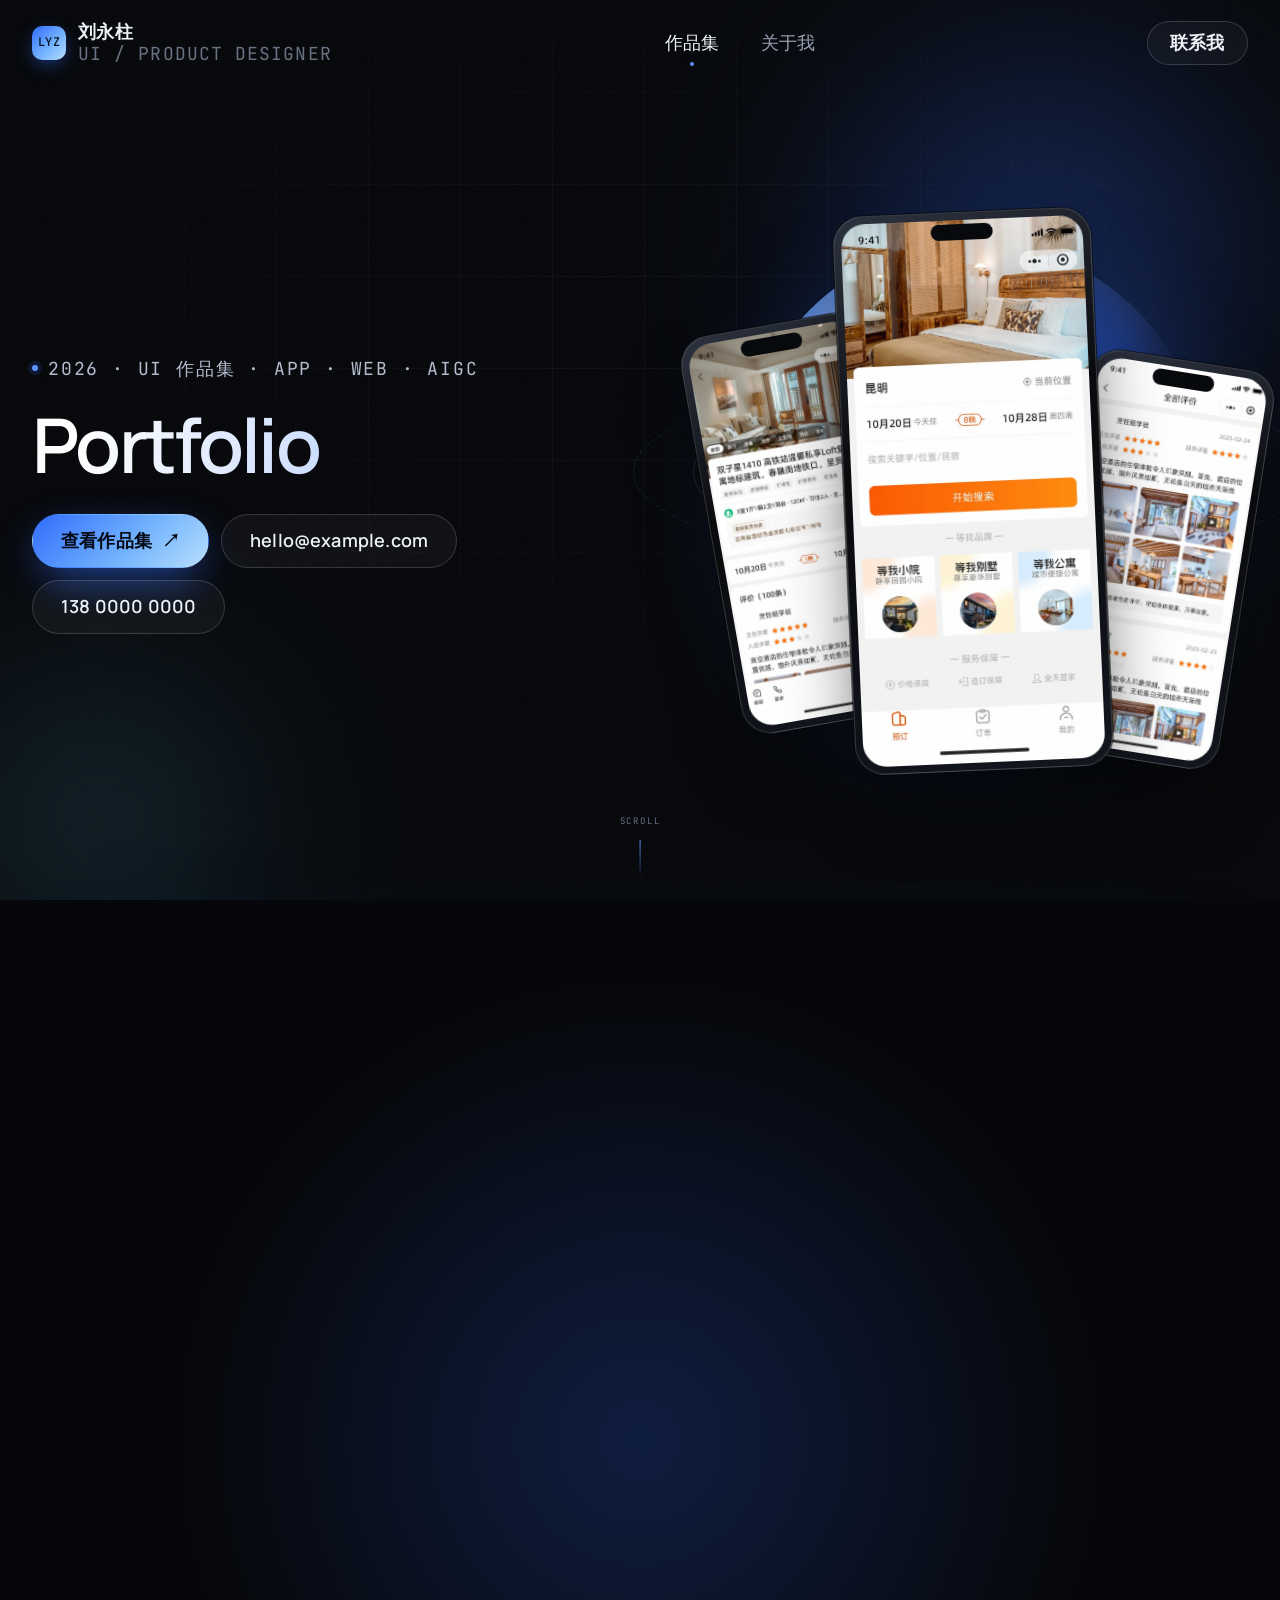
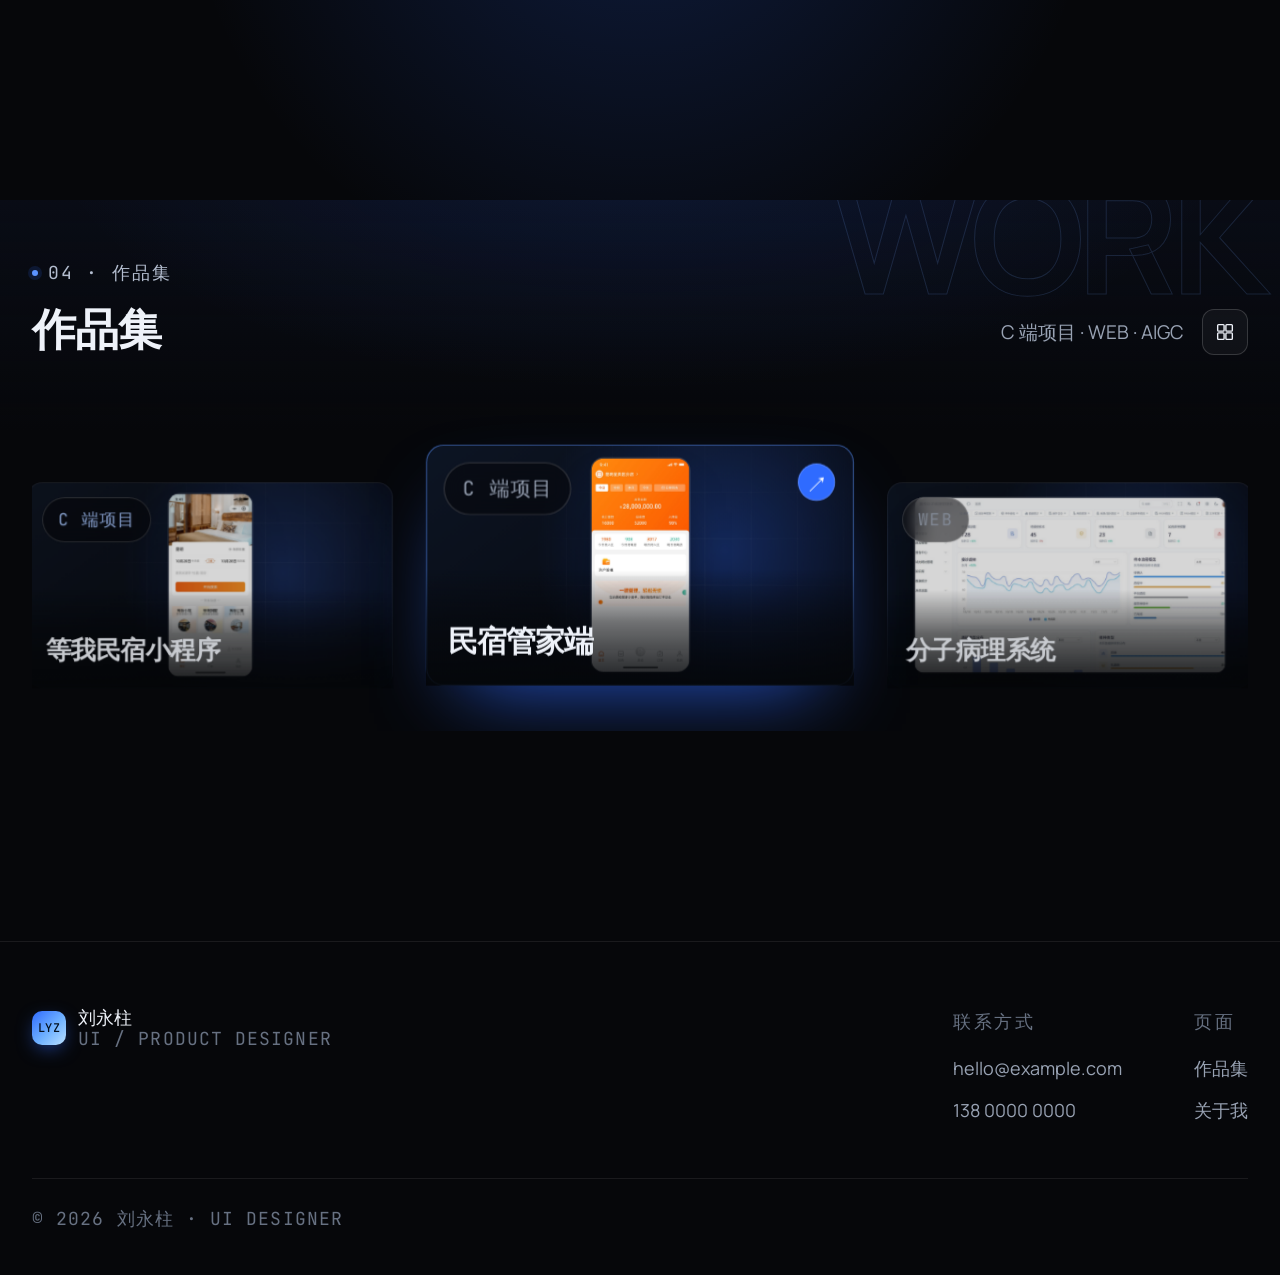
==== index.html @ eb7f67dc "Unify work covers with single centered screenshot and title-only overlay" ====
<!DOCTYPE html>
<html lang="zh-CN">
<head>
<meta charset="UTF-8">
<meta name="viewport" content="width=device-width, initial-scale=1">
<title>Portfolio · 刘永柱 UI 作品集 2026</title>
<meta name="description" content="2026 UI 作品集：C 端项目、WEB 与 AIGC 作品。">
<meta name="theme-color" content="#06070a">
<link rel="icon" href="assets/img/favicon.svg" type="image/svg+xml">
<link rel="stylesheet" href="assets/css/main.css">
<script>try{if(sessionStorage.getItem('pv-nav')==='1'){document.documentElement.classList.add('from-nav');sessionStorage.removeItem('pv-nav');}}catch(e){}</script>
</head>
<body>

<a class="skip" href="#main">跳到主要内容</a>

<div class="veil" id="veil" aria-hidden="true">
  <div class="veil__mark">
    <span>Portfolio 2026</span>
    <div class="veil__bar"></div>
  </div>
</div>

<header class="nav" id="nav">
  <div class="nav__inner">
    <a class="brand" href="index.html" aria-label="刘永柱作品集首页">
      <span class="brand__mark">LYZ</span>
      <span class="brand__meta">
        <span>刘永柱</span>
        <span>UI / Product Designer</span>
      </span>
    </a>
    <nav aria-label="主导航">
      <ul class="nav__links">
        <li><a href="index.html#work" class="is-active" aria-current="page">作品集</a></li>
        <li><a href="about.html">关于我</a></li>
      </ul>
    </nav>
    <div class="nav__right">
      <a class="btn btn--ghost nav__cta" href="mailto:hello@example.com">联系我</a>
      <button class="nav__toggle" id="navToggle" type="button" aria-expanded="false" aria-controls="drawer" aria-label="打开菜单">
        <span></span><span></span><span></span>
      </button>
    </div>
  </div>
</header>

<div class="drawer" id="drawer" aria-hidden="true">
  <ul>
    <li><a href="index.html#work"><span>作品集</span><span class="idx">01</span></a></li>
    <li><a href="about.html"><span>关于我</span><span class="idx">02</span></a></li>
  </ul>
  <div class="drawer__foot">
    <span>刘永柱 · UI 设计</span>
    <a href="mailto:hello@example.com">hello@example.com</a>
  </div>
</div>

<main id="main">

  <!-- BANNER -->
  <section class="hero">
    <div class="hero__bg" aria-hidden="true">
      <span class="hero__grid"></span>
      <span class="hero__glow hero__glow--a"></span>
      <span class="hero__glow hero__glow--b"></span>
    </div>

    <div class="container container--wide hero__inner">
      <div class="hero__copy">
        <p class="eyebrow"><span class="dot"></span>2026 · UI 作品集 · APP · WEB · AIGC</p>
        <h1 class="hero__title">
          <span class="line"><span>Portfolio</span></span>
        </h1>
        <div class="hero__actions">
          <a class="btn btn--primary" href="#work">查看作品集 <span class="btn__arrow">↗</span></a>
          <a class="btn btn--ghost" href="mailto:hello@example.com">hello@example.com</a>
          <a class="btn btn--ghost" href="tel:13800000000">138 0000 0000</a>
        </div>
      </div>

      <div class="hero__stage stage" id="heroStage" aria-label="等我民宿小程序界面预览">
        <span class="stage__orb" aria-hidden="true"></span>
        <span class="stage__haze" aria-hidden="true"></span>

        <div class="phone phone--left">
          <img src="assets/img/app/room-detail.jpg" alt="等我民宿小程序房型详情页，展示房源图片、设施与预订信息" width="1500" height="3248">
        </div>
        <div class="phone phone--main">
          <img src="assets/img/app/home.jpg" alt="等我民宿小程序首页，展示民宿大图、目的地日期搜索与品牌分类" width="1500" height="3248">
        </div>
        <div class="phone phone--right">
          <img src="assets/img/app/reviews-all.jpg" alt="等我民宿小程序全部评价页，展示评分与用户评价列表" width="1500" height="3248">
        </div>
      </div>
    </div>

    <div class="hero__scroll" aria-hidden="true">SCROLL</div>
  </section>

  <!-- 个人简介（含个人成果、工作履历） -->
  <section class="section section--profile" id="profile">
    <div class="container container--wide">
      <div class="profile-panel" data-reveal="scale">
        <span class="profile-panel__grid" aria-hidden="true"></span>
        <span class="profile-panel__glow" aria-hidden="true"></span>
        <span class="profile-panel__num" aria-hidden="true">01</span>

        <div class="profile__col">
          <p class="eyebrow"><span class="dot"></span>01 / 个人简介</p>
          <h2 class="profile__title">个人简介</h2>
          <p class="profile__lead">
            具备产品思维，能独立负责产品从 0 到 1 再到 2 的全流程：前期规划、竞品分析、原型交互、UI 视觉及开发对接。擅长 B 端与 C 端设计，兼顾平面视觉，能推动方案落地并保障最终呈现。
          </p>

          <p class="profile__sublabel">个人成果</p>
          <div class="profile__stats">
            <div class="profile__stat"><b>10+</b><span>主导项目</span></div>
            <div class="profile__stat"><b>9 年+</b><span>工作经验</span></div>
          </div>
        </div>

        <div class="profile__col profile__col--right">
          <p class="profile__sublabel">工作履历</p>
          <ul class="exp__list profile__timeline">
            <li class="exp__row">
              <span class="year">2025.10 — 2026.11</span>
              <div>
                <h3>昆明英派科技有限公司</h3>
                <p>UI 设计 · 产品助理</p>
              </div>
            </li>
            <li class="exp__row">
              <span class="year">2022.03 — 2025.09</span>
              <div>
                <h3>云南唯恒基业科技有限公司</h3>
                <p>UI 设计</p>
              </div>
            </li>
            <li class="exp__row">
              <span class="year">2017.03 — 2022.01</span>
              <div>
                <h3>基辰医疗科技（云南）有限公司</h3>
                <p>UI / 平面设计</p>
              </div>
            </li>
          </ul>
        </div>
      </div>
    </div>
  </section>

  <!-- 作品集 -->
  <section class="section section--work" id="work">
    <div class="container container--wide">
      <div class="section-head">
        <div>
          <p class="eyebrow" data-reveal><span class="dot"></span>04 · 作品集</p>
          <h2 class="section-title" data-reveal style="--d:.08s">作品集</h2>
        </div>
        <div class="section-head__right" data-reveal style="--d:.12s">
          <p class="section-sub">
            C 端项目 · WEB · AIGC
          </p>
          <button class="view-toggle" id="viewToggle" type="button" aria-pressed="true" aria-label="切换为平铺展示" title="切换展示方式">
            <svg class="ico ico--grid" viewBox="0 0 24 24" aria-hidden="true"><rect x="4" y="4" width="7" height="7" rx="1"/><rect x="13" y="4" width="7" height="7" rx="1"/><rect x="4" y="13" width="7" height="7" rx="1"/><rect x="13" y="13" width="7" height="7" rx="1"/></svg>
            <svg class="ico ico--arc" viewBox="0 0 24 24" aria-hidden="true"><rect x="3" y="9" width="3" height="8" rx="1"/><rect x="9" y="6" width="3" height="14" rx="1"/><rect x="15" y="4" width="3" height="17" rx="1"/><rect x="21" y="7" width="3" height="13" rx="1"/></svg>
          </button>
        </div>
      </div>

      <div class="work-grid is-arc">
        <!-- 01 等我民宿 -->
        <a class="work-card" href="work/dengwo.html" data-reveal="scale" style="--d:0s">
          <div class="cover cover--work">
            <span class="cover__art" aria-hidden="true">
              <img class="cover__shot cover__shot--phone" src="assets/img/app/home.jpg" alt=""></span><span class="work-card__arrow" aria-hidden="true">↗</span>
          </div>
          <div class="work-card__info">
            <div class="work-card__top">
              <span class="tag tag--accent">C 端项目</span>
            </div>
            <div class="work-card__body"><h3>等我民宿小程序</h3></div>
          </div>
        </a>

        <!-- 02 管家端 -->
        <a class="work-card" href="work/housekeeper.html" data-reveal="scale" style="--d:.08s">
          <div class="cover cover--work">
            <span class="cover__art" aria-hidden="true">
              <img class="cover__shot cover__shot--phone" src="assets/img/housekeeper/home.jpg" alt=""></span><span class="work-card__arrow" aria-hidden="true">↗</span>
          </div>
          <div class="work-card__info">
            <div class="work-card__top">
              <span class="tag">C 端项目</span>
            </div>
            <div class="work-card__body"><h3>民宿管家端</h3></div>
          </div>
        </a>

        <!-- 03 分子病理 -->
        <a class="work-card" href="work/pathology.html" data-reveal="scale" style="--d:.16s">
          <div class="cover cover--work">
            <span class="cover__art" aria-hidden="true">
              <img class="cover__shot cover__shot--wide" src="assets/img/pathology/home.jpg" alt=""></span><span class="work-card__arrow" aria-hidden="true">↗</span>
          </div>
          <div class="work-card__info">
            <div class="work-card__top">
              <span class="tag">WEB</span>
            </div>
            <div class="work-card__body"><h3>分子病理系统</h3></div>
          </div>
        </a>

        <!-- 04 企业官网 -->
        <a class="work-card" href="work/website.html" data-reveal="scale" style="--d:.24s">
          <div class="cover cover--work">
            <span class="cover__art" aria-hidden="true">
              <img class="cover__shot cover__shot--wide" src="assets/img/website/home.jpg" alt=""></span><span class="work-card__arrow" aria-hidden="true">↗</span>
          </div>
          <div class="work-card__info">
            <div class="work-card__top">
              <span class="tag">WEB</span>
            </div>
            <div class="work-card__body"><h3>英派企业官网</h3></div>
          </div>
        </a>

        <!-- 05 数据可视化大屏 -->
        <a class="work-card" href="work/dashboard.html" data-reveal="scale" style="--d:.32s">
          <div class="cover cover--work">
            <span class="cover__art" aria-hidden="true">
              <img class="cover__shot cover__shot--wide" src="assets/img/dashboard/lims.svg" alt=""></span><span class="work-card__arrow" aria-hidden="true">↗</span>
          </div>
          <div class="work-card__info">
            <div class="work-card__top">
              <span class="tag">WEB</span>
            </div>
            <div class="work-card__body"><h3>可视化大屏</h3></div>
          </div>
        </a>

        <!-- 06 AIGC icon -->
        <a class="work-card" href="work/aigc-icon.html" data-reveal="scale" style="--d:.4s">
          <div class="cover cover--work">
            <span class="cover__art" aria-hidden="true">
              <span class="icon-grid">
                <span><svg viewBox="0 0 24 24"><path d="M4 5h16v14H4z"/><path d="M8 9h8M8 13h5"/></svg></span>
                <span><svg viewBox="0 0 24 24"><circle cx="12" cy="12" r="7"/><path d="M12 6v6l4 2"/></svg></span>
                <span><svg viewBox="0 0 24 24"><path d="M12 3l8 4.5v9L12 21l-8-4.5v-9z"/></svg></span>
                <span><svg viewBox="0 0 24 24"><path d="M5 19V9l7-5 7 5v10"/><path d="M9 19v-6h6v6"/></svg></span>
                <span><svg viewBox="0 0 24 24"><path d="M4 7h16v10H4z"/><path d="M9 12h6"/></svg></span>
                <span><svg viewBox="0 0 24 24"><path d="M12 4v16M4 12h16"/></svg></span>
              </span>
            </span>
            <span class="work-card__arrow" aria-hidden="true">↗</span>
          </div>
          <div class="work-card__info">
            <div class="work-card__top">
              <span class="tag">AIGC</span>
            </div>
            <div class="work-card__body"><h3>icon</h3></div>
          </div>
        </a>
      </div>
    </div>
  </section>

</main>

<footer class="footer">
  <div class="container container--wide">
    <div class="footer__top">
      <div class="footer__brand">
        <span class="brand__mark">LYZ</span>
        <div class="brand__meta">
          <span>刘永柱</span>
          <span>UI / Product Designer</span>
        </div>
      </div>
      <div class="footer__cols">
        <div class="footer__col">
          <h4>联系方式</h4>
          <a href="mailto:hello@example.com">hello@example.com</a>
          <a href="tel:13800000000">138 0000 0000</a>
        </div>
        <div class="footer__col">
          <h4>页面</h4>
          <a href="index.html#work">作品集</a>
          <a href="about.html">关于我</a>
        </div>
      </div>
    </div>
    <div class="footer__bottom">
      <span>© <span id="year">2026</span> 刘永柱 · UI DESIGNER</span>
    </div>
  </div>
</footer>

<script src="assets/js/main.js"></script>
</body>
</html>
---- assets/css/main.css ----
﻿/* =========================================================
   Portfolio 2026 — 刘永柱 / UI Designer
   Design system: dark editorial, electric blue accent
   ========================================================= */

@font-face {
  font-family: "Manrope";
  src: url("../fonts/manrope-latin.woff2") format("woff2");
  font-weight: 200 800;
  font-style: normal;
  font-display: swap;
}

@font-face {
  font-family: "JetBrains Mono";
  src: url("../fonts/jetbrains-mono-latin.woff2") format("woff2");
  font-weight: 400 500;
  font-style: normal;
  font-display: swap;
}

:root {
  --bg: #06070a;
  --bg-soft: #0a0c11;
  --panel: #0e1117;
  --panel-2: #12161f;
  --line: rgba(255, 255, 255, 0.08);
  --line-strong: rgba(255, 255, 255, 0.16);
  --ink: #eef2f9;
  --muted: #98a2b3;
  --dim: #677182;
  --blue: #2f6bff;
  --blue-bright: #5b93ff;
  --blue-soft: #9dc0ff;
  --cyan: #54d6ff;
  --grad: linear-gradient(135deg, #2f6bff 0%, #6fb1ff 55%, #b9e0ff 100%);
  --radius: 22px;
  --radius-lg: 30px;
  --ease: cubic-bezier(0.16, 1, 0.3, 1);
  --max: 1240px;
  --nav-h: 78px;
  --font: "Manrope", "PingFang SC", "HarmonyOS Sans SC", "Microsoft YaHei", sans-serif;
  --mono: "JetBrains Mono", "SFMono-Regular", Consolas, monospace;
}

*,
*::before,
*::after {
  box-sizing: border-box;
}

html {
  scroll-behavior: smooth;
  scroll-padding-top: 96px;
  -webkit-text-size-adjust: 100%;
}

body {
  margin: 0;
  background: var(--bg);
  color: var(--ink);
  font-family: var(--font);
  font-size: 16px;
  line-height: 1.7;
  -webkit-font-smoothing: antialiased;
  text-rendering: optimizeLegibility;
  overflow-x: hidden;
}

body::before {
  content: "";
  position: fixed;
  inset: 0;
  z-index: 9999;
  pointer-events: none;
  opacity: 0.035;
  background-image: url("data:image/svg+xml,%3Csvg xmlns='http://www.w3.org/2000/svg' width='160' height='160'%3E%3Cfilter id='n'%3E%3CfeTurbulence type='fractalNoise' baseFrequency='0.9' numOctaves='3'/%3E%3C/filter%3E%3Crect width='100%25' height='100%25' filter='url(%23n)'/%3E%3C/svg%3E");
}

img {
  display: block;
  max-width: 100%;
}

a {
  color: inherit;
  text-decoration: none;
}

button {
  font: inherit;
  color: inherit;
  cursor: pointer;
}

::selection {
  background: rgba(47, 107, 255, 0.35);
  color: #fff;
}

:focus-visible {
  outline: 2px solid var(--blue-bright);
  outline-offset: 3px;
  border-radius: 4px;
}

.container {
  width: 100%;
  max-width: var(--max);
  margin: 0 auto;
  padding: 0 40px;
}

.skip {
  position: fixed;
  top: -100px;
  left: 20px;
  z-index: 10000;
  padding: 12px 18px;
  border-radius: 10px;
  background: var(--blue);
  color: #fff;
  transition: top 0.2s ease;
}

.skip:focus {
  top: 14px;
}

/* ---------- shared type ---------- */

.eyebrow {
  display: inline-flex;
  align-items: center;
  gap: 10px;
  margin: 0;
  font-family: var(--mono);
  font-size: 11px;
  letter-spacing: 0.16em;
  text-transform: uppercase;
  color: var(--muted);
}

.eyebrow .dot {
  width: 6px;
  height: 6px;
  border-radius: 50%;
  background: var(--blue-bright);
  box-shadow: 0 0 0 4px rgba(47, 107, 255, 0.14);
}

.section {
  position: relative;
  padding: 110px 0;
}

.section-tight {
  padding: 72px 0;
}

.section-head {
  display: flex;
  align-items: flex-end;
  justify-content: space-between;
  gap: 32px;
  margin-bottom: 52px;
}

.section-head--center {
  flex-direction: column;
  align-items: center;
  text-align: center;
  gap: 18px;
}

.section-title {
  margin: 14px 0 0;
  font-size: clamp(30px, 3.2vw, 44px);
  font-weight: 600;
  line-height: 1.2;
  letter-spacing: -0.02em;
}

.section-title em {
  font-style: normal;
  color: var(--blue-soft);
}

.section-sub {
  max-width: 520px;
  margin: 0;
  color: var(--muted);
  font-size: 15px;
}

.text-link {
  display: inline-flex;
  align-items: center;
  gap: 8px;
  font-size: 14px;
  color: var(--ink);
  border-bottom: 1px solid rgba(255, 255, 255, 0.18);
  padding-bottom: 3px;
  transition: color 0.3s, border-color 0.3s, gap 0.3s;
}

.text-link:hover {
  color: var(--blue-soft);
  border-color: var(--blue-soft);
  gap: 12px;
}

/* ---------- buttons ---------- */

.btn {
  position: relative;
  display: inline-flex;
  align-items: center;
  justify-content: center;
  gap: 10px;
  height: 50px;
  padding: 0 26px;
  border: 1px solid transparent;
  border-radius: 999px;
  font-size: 14.5px;
  font-weight: 600;
  letter-spacing: 0.01em;
  white-space: nowrap;
  transition: transform 0.45s var(--ease), background 0.3s, border-color 0.3s, box-shadow 0.3s;
  will-change: transform;
}

.btn:hover {
  transform: translateY(-2px);
}

.btn:active {
  transform: translateY(0) scale(0.985);
}

.btn--primary {
  background: var(--grad);
  color: #030915;
  box-shadow: 0 12px 40px -12px rgba(47, 107, 255, 0.85);
}

.btn--primary:hover {
  box-shadow: 0 18px 54px -12px rgba(79, 148, 255, 0.9);
}

.btn--ghost {
  border-color: var(--line-strong);
  background: rgba(255, 255, 255, 0.04);
  color: var(--ink);
  backdrop-filter: blur(10px);
}

.btn--ghost:hover {
  border-color: var(--blue-soft);
  background: rgba(47, 107, 255, 0.1);
}

.btn__arrow {
  display: inline-block;
  transition: transform 0.4s var(--ease);
}

.btn:hover .btn__arrow {
  transform: translate(3px, -3px);
}

/* ---------- nav ---------- */

.nav {
  position: fixed;
  top: 0;
  left: 0;
  right: 0;
  z-index: 900;
  height: var(--nav-h);
  display: flex;
  align-items: center;
  transition: height 0.45s var(--ease), background 0.45s, border-color 0.45s;
  border-bottom: 1px solid transparent;
}

.nav::before {
  content: "";
  position: absolute;
  inset: 0;
  background: rgba(6, 7, 10, 0.55);
  backdrop-filter: blur(18px);
  -webkit-backdrop-filter: blur(18px);
  opacity: 0;
  transition: opacity 0.45s;
}

.nav.is-scrolled {
  height: 62px;
  border-bottom-color: var(--line);
}

.nav.is-scrolled::before {
  opacity: 1;
}

.nav__inner {
  position: relative;
  z-index: 2;
  width: 100%;
  max-width: var(--max);
  margin: 0 auto;
  padding: 0 40px;
  display: flex;
  align-items: center;
  justify-content: space-between;
  gap: 24px;
}

.brand {
  display: flex;
  align-items: center;
  gap: 12px;
  font-size: 14px;
  font-weight: 700;
  letter-spacing: 0.02em;
}

.brand__mark {
  display: grid;
  place-items: center;
  width: 34px;
  height: 34px;
  border-radius: 10px;
  background: var(--grad);
  color: #04101f;
  font-family: var(--mono);
  font-size: 12px;
  font-weight: 500;
  letter-spacing: 0.04em;
  box-shadow: 0 6px 20px -6px rgba(47, 107, 255, 0.8);
}

.brand__meta {
  display: flex;
  flex-direction: column;
  line-height: 1.25;
}

.brand__meta span:last-child {
  font-family: var(--mono);
  font-size: 9.5px;
  font-weight: 400;
  letter-spacing: 0.14em;
  color: var(--dim);
  text-transform: uppercase;
}

.nav__links {
  display: flex;
  align-items: center;
  gap: 6px;
  margin: 0;
  padding: 0;
  list-style: none;
}

.nav__links a {
  position: relative;
  display: block;
  padding: 10px 16px;
  border-radius: 999px;
  font-size: 13.5px;
  color: var(--muted);
  transition: color 0.25s, background 0.25s;
}

.nav__links a:hover {
  color: var(--ink);
  background: rgba(255, 255, 255, 0.05);
}

.nav__links a.is-active {
  color: var(--ink);
}

.nav__links a.is-active::after {
  content: "";
  position: absolute;
  left: 50%;
  bottom: 2px;
  width: 4px;
  height: 4px;
  margin-left: -2px;
  border-radius: 50%;
  background: var(--blue-bright);
}

.nav__right {
  display: flex;
  align-items: center;
  gap: 12px;
}

.nav__cta {
  height: 40px;
  padding: 0 20px;
  font-size: 13px;
}

.nav__toggle {
  display: none;
  width: 42px;
  height: 42px;
  border: 1px solid var(--line);
  border-radius: 12px;
  background: rgba(255, 255, 255, 0.04);
  padding: 0;
  position: relative;
}

.nav__toggle span {
  position: absolute;
  left: 11px;
  width: 18px;
  height: 1.5px;
  background: var(--ink);
  border-radius: 2px;
  transition: transform 0.4s var(--ease), opacity 0.3s, top 0.4s var(--ease);
}

.nav__toggle span:nth-child(1) {
  top: 15px;
}

.nav__toggle span:nth-child(2) {
  top: 20px;
}

.nav__toggle span:nth-child(3) {
  top: 25px;
}

body.nav-open .nav__toggle span:nth-child(1) {
  top: 20px;
  transform: rotate(45deg);
}

body.nav-open .nav__toggle span:nth-child(2) {
  opacity: 0;
}

body.nav-open .nav__toggle span:nth-child(3) {
  top: 20px;
  transform: rotate(-45deg);
}

/* mobile drawer */
.drawer {
  position: fixed;
  inset: 0;
  z-index: 880;
  display: none;
  padding: calc(var(--nav-h) + 24px) 24px 32px;
  background: rgba(6, 7, 10, 0.94);
  backdrop-filter: blur(22px);
  -webkit-backdrop-filter: blur(22px);
  opacity: 0;
  visibility: hidden;
  transition: opacity 0.4s var(--ease), visibility 0.4s;
}

@media (max-width: 860px) {
  .drawer {
    display: block;
  }
}

.drawer.is-open {
  opacity: 1;
  visibility: visible;
}

.drawer ul {
  margin: 24px 0 0;
  padding: 0;
  list-style: none;
  border-top: 1px solid var(--line);
}

.drawer li {
  border-bottom: 1px solid var(--line);
  opacity: 0;
  transform: translateY(18px);
  transition: opacity 0.5s var(--ease), transform 0.5s var(--ease);
}

.drawer.is-open li {
  opacity: 1;
  transform: none;
}

.drawer.is-open li:nth-child(1) { transition-delay: 0.08s; }
.drawer.is-open li:nth-child(2) { transition-delay: 0.14s; }
.drawer.is-open li:nth-child(3) { transition-delay: 0.2s; }
.drawer.is-open li:nth-child(4) { transition-delay: 0.26s; }

.drawer a {
  display: flex;
  align-items: center;
  justify-content: space-between;
  padding: 18px 2px;
  font-size: 20px;
  font-weight: 600;
}

.drawer a .idx {
  font-family: var(--mono);
  font-size: 11px;
  font-weight: 400;
  letter-spacing: 0.1em;
  color: var(--dim);
}

.drawer__foot {
  margin-top: 40px;
  display: flex;
  flex-direction: column;
  gap: 18px;
  font-size: 13px;
  color: var(--muted);
}

body.nav-open {
  overflow: hidden;
}

/* ---------- hero ---------- */

.hero {
  position: relative;
  min-height: 100svh;
  display: flex;
  align-items: center;
  padding: calc(var(--nav-h) + 44px) 0 48px;
  overflow: hidden;
}

.hero__bg {
  position: absolute;
  inset: 0;
  pointer-events: none;
}

.hero__grid {
  position: absolute;
  inset: 0;
  background-image:
    linear-gradient(to right, rgba(255, 255, 255, 0.04) 1px, transparent 1px),
    linear-gradient(to bottom, rgba(255, 255, 255, 0.04) 1px, transparent 1px);
  background-size: 92px 92px;
  mask-image: radial-gradient(ellipse 75% 65% at 50% 35%, #000 10%, transparent 78%);
  -webkit-mask-image: radial-gradient(ellipse 75% 65% at 50% 35%, #000 10%, transparent 78%);
}

.hero__glow {
  position: absolute;
  border-radius: 50%;
  filter: blur(80px);
  opacity: 0.55;
}

.hero__glow--a {
  width: 640px;
  height: 640px;
  right: -80px;
  top: -60px;
  background: radial-gradient(circle, rgba(47, 107, 255, 0.65), transparent 66%);
  animation: drift 18s ease-in-out infinite alternate;
}

.hero__glow--b {
  width: 480px;
  height: 480px;
  left: -140px;
  bottom: -160px;
  background: radial-gradient(circle, rgba(84, 214, 255, 0.3), transparent 68%);
  animation: drift 22s ease-in-out infinite alternate-reverse;
}

.hero__inner {
  position: relative;
  z-index: 3;
  display: grid;
  grid-template-columns: minmax(0, 1.06fr) minmax(0, 0.94fr);
  align-items: center;
  gap: 48px;
}

.hero__copy {
  max-width: 660px;
}

.hero__title {
  margin: 22px 0 26px;
  font-size: clamp(46px, 5.9vw, 84px);
  font-weight: 600;
  line-height: 1.02;
  letter-spacing: -0.035em;
}

.hero__title .line {
  display: block;
  overflow: hidden;
  padding-bottom: 0.06em;
}

.hero__title .line > span {
  display: block;
  transform: translateY(112%);
  animation: rise 1.15s var(--ease) forwards;
}

.hero__title .line:nth-child(1) > span { animation-delay: 0.12s; }
.hero__title .line:nth-child(2) > span { animation-delay: 0.2s; }
.hero__title .line:nth-child(3) > span { animation-delay: 0.28s; }

.hero__title em {
  position: relative;
  font-style: normal;
  color: var(--blue-soft);
  white-space: nowrap;
}

.hero__title em::after {
  content: "";
  position: absolute;
  left: 0;
  right: 0;
  bottom: 4px;
  height: 38%;
  background: linear-gradient(90deg, rgba(47, 107, 255, 0.55), rgba(84, 214, 255, 0.16));
  border-radius: 6px;
  z-index: -1;
  transform: scaleX(0);
  transform-origin: left;
  animation: swipe 1s var(--ease) 0.95s forwards;
}

.hero__sub {
  max-width: 500px;
  margin: 0 0 34px;
  font-size: 16px;
  line-height: 1.85;
  color: var(--muted);
  opacity: 0;
  animation: fadeUp 1s var(--ease) 0.6s forwards;
}

.hero__sub strong {
  color: var(--ink);
  font-weight: 600;
}

.hero__actions {
  display: flex;
  flex-wrap: wrap;
  gap: 12px;
  opacity: 0;
  animation: fadeUp 1s var(--ease) 0.74s forwards;
}

.hero__facts {
  display: flex;
  flex-wrap: wrap;
  gap: 34px;
  margin: 48px 0 0;
  padding: 26px 0 0;
  border-top: 1px solid var(--line);
  list-style: none;
  opacity: 0;
  animation: fadeUp 1s var(--ease) 0.88s forwards;
}

.hero__facts li {
  display: flex;
  flex-direction: column;
  gap: 4px;
}

.hero__facts b {
  font-size: 24px;
  font-weight: 600;
  letter-spacing: -0.02em;
}

.hero__facts span {
  font-family: var(--mono);
  font-size: 10px;
  letter-spacing: 0.12em;
  text-transform: uppercase;
  color: var(--dim);
}

/* hero stage */

.stage {
  position: relative;
  height: 620px;
  perspective: 1000px;
  opacity: 0;
  animation: stageIn 1.4s var(--ease) 0.45s forwards;
}

.stage__orb {
  position: absolute;
  left: 50%;
  top: 47%;
  width: 460px;
  height: 460px;
  margin: -230px 0 0 -230px;
  border-radius: 50%;
  background:
    radial-gradient(circle at 32% 26%, rgba(214, 234, 255, 0.95) 0%, rgba(101, 158, 255, 0.9) 18%, rgba(47, 107, 255, 0.75) 38%, rgba(16, 32, 92, 0.9) 66%, rgba(6, 10, 26, 0.98) 100%);
  box-shadow:
    inset -24px -30px 70px rgba(0, 0, 0, 0.75),
    inset 18px 20px 60px rgba(157, 192, 255, 0.25),
    0 40px 120px -30px rgba(47, 107, 255, 0.55);
  animation: floatOrb 9s ease-in-out infinite;
}

.stage__orb::after {
  content: "";
  position: absolute;
  inset: -50px;
  border: 1px solid rgba(255, 255, 255, 0.13);
  border-radius: 50%;
  transform: rotateX(72deg);
  animation: spin 26s linear infinite;
}

.stage__orb::before {
  content: "";
  position: absolute;
  inset: -110px;
  border-radius: 50%;
  border: 1px dashed rgba(84, 214, 255, 0.18);
  transform: rotateX(74deg) rotateZ(12deg);
  animation: spin 40s linear infinite reverse;
}

.stage__haze {
  position: absolute;
  left: 50%;
  bottom: 8%;
  width: 420px;
  height: 200px;
  margin-left: -210px;
  background: radial-gradient(ellipse, rgba(47, 107, 255, 0.4), transparent 70%);
  filter: blur(30px);
}

.phone {
  position: absolute;
  width: 238px;
  aspect-ratio: 750 / 1624;
  padding: 7px;
  border-radius: 30px;
  background: linear-gradient(160deg, #2a303d, #07080b 40%, #10141c);
  border: 1px solid rgba(255, 255, 255, 0.16);
  box-shadow:
    0 40px 80px -24px rgba(0, 0, 0, 0.9),
    0 0 0 1px rgba(0, 0, 0, 0.6);
  z-index: 2;
  will-change: transform;
}

.phone::before {
  content: "";
  position: absolute;
  top: 11px;
  left: 50%;
  width: 62px;
  height: 16px;
  margin-left: -31px;
  border-radius: 999px;
  background: #05070a;
  z-index: 3;
}

.phone img {
  width: 100%;
  height: 100%;
  border-radius: 24px;
  object-fit: cover;
  object-position: top center;
}

.phone--main {
  left: 50%;
  top: 50%;
  width: 258px;
  transform: translate(-50%, -50%) rotate(-2.5deg);
  z-index: 4;
  animation: phoneFloat 8s ease-in-out infinite;
}

.phone--left {
  left: 2%;
  top: 50%;
  width: 186px;
  transform: translateY(-42%) rotate(-10deg);
  animation: phoneFloatAlt 9.5s ease-in-out infinite;
}

.phone--right {
  right: 0;
  top: 52%;
  width: 186px;
  transform: translateY(-36%) rotate(9deg);
  animation: phoneFloatAlt 11s ease-in-out infinite reverse;
}

.stage__chip {
  position: absolute;
  z-index: 5;
  display: flex;
  align-items: center;
  gap: 10px;
  padding: 11px 15px;
  border-radius: 14px;
  border: 1px solid rgba(255, 255, 255, 0.14);
  background: rgba(16, 20, 28, 0.72);
  backdrop-filter: blur(14px);
  font-size: 12px;
  color: var(--ink);
  box-shadow: 0 14px 34px -14px rgba(0, 0, 0, 0.8);
  animation: chipFloat 7s ease-in-out infinite;
}

.stage__chip b {
  font-family: var(--mono);
  font-size: 13px;
  color: var(--blue-soft);
}

.stage__chip--a {
  left: -2%;
  top: 13%;
}

.stage__chip--b {
  right: -4%;
  bottom: 12%;
  animation-delay: -2.4s;
}

.hero__scroll {
  position: absolute;
  left: 50%;
  bottom: 22px;
  z-index: 5;
  display: flex;
  flex-direction: column;
  align-items: center;
  gap: 10px;
  font-family: var(--mono);
  font-size: 9px;
  letter-spacing: 0.2em;
  color: var(--dim);
  transform: translateX(-50%);
}

.hero__scroll::after {
  content: "";
  width: 1px;
  height: 38px;
  background: linear-gradient(to bottom, var(--blue-bright), transparent);
  animation: scrollLine 2.2s ease-in-out infinite;
}

/* ---------- marquee ---------- */

.marquee {
  position: relative;
  padding: 26px 0;
  border-top: 1px solid var(--line);
  border-bottom: 1px solid var(--line);
  overflow: hidden;
  background: rgba(255, 255, 255, 0.02);
}

.marquee__track {
  display: flex;
  width: max-content;
  animation: marquee 32s linear infinite;
}

.marquee:hover .marquee__track {
  animation-play-state: paused;
}

.marquee__group {
  display: flex;
  align-items: center;
  gap: 46px;
  padding-right: 46px;
}

.marquee__item {
  display: flex;
  align-items: center;
  gap: 46px;
  font-family: var(--mono);
  font-size: 12px;
  letter-spacing: 0.14em;
  text-transform: uppercase;
  color: var(--muted);
  white-space: nowrap;
}

.marquee__item::after {
  content: "";
  width: 5px;
  height: 5px;
  border-radius: 50%;
  background: rgba(47, 107, 255, 0.7);
}

.marquee__item:nth-child(3n) {
  color: var(--blue-soft);
}

/* ---------- intro ---------- */

.intro__grid {
  display: grid;
  grid-template-columns: minmax(0, 1.1fr) minmax(0, 0.9fr);
  gap: 64px;
  align-items: start;
}

.intro__lead {
  margin: 18px 0 0;
  font-size: clamp(24px, 2.6vw, 34px);
  font-weight: 500;
  line-height: 1.5;
  letter-spacing: -0.015em;
}

.intro__lead span {
  color: var(--dim);
}

.intro__text {
  margin: 30px 0 0;
  max-width: 560px;
  color: var(--muted);
  font-size: 15.5px;
  line-height: 1.95;
}

.intro__side {
  padding-top: 12px;
  display: flex;
  flex-direction: column;
  gap: 30px;
}

.intro__row {
  display: grid;
  grid-template-columns: 74px 1fr;
  gap: 18px;
  padding-bottom: 26px;
  border-bottom: 1px solid var(--line);
}

.intro__row .num {
  font-family: var(--mono);
  font-size: 11px;
  letter-spacing: 0.1em;
  color: var(--dim);
}

.intro__row h3 {
  margin: 0 0 8px;
  font-size: 18px;
  font-weight: 600;
}

.intro__row p {
  margin: 0;
  font-size: 14px;
  color: var(--muted);
}

/* ---------- featured ---------- */

.featured {
  position: relative;
  display: grid;
  grid-template-columns: 1.16fr 0.84fr;
  min-height: 520px;
  border: 1px solid var(--line);
  border-radius: var(--radius-lg);
  background: linear-gradient(140deg, #0d1220 0%, #0a0d14 45%, #080a0f 100%);
  overflow: hidden;
  transition: border-color 0.5s, transform 0.6s var(--ease), box-shadow 0.5s;
}

.featured:hover {
  border-color: rgba(79, 140, 255, 0.42);
  box-shadow: 0 40px 120px -50px rgba(47, 107, 255, 0.55);
}

.featured__visual {
  position: relative;
  overflow: hidden;
  min-height: 420px;
  background:
    radial-gradient(circle at 55% 42%, rgba(47, 107, 255, 0.3), transparent 58%),
    linear-gradient(160deg, rgba(255, 255, 255, 0.025), transparent 60%);
}

.featured__visual::after {
  content: "";
  position: absolute;
  inset: 0;
  background-image:
    linear-gradient(to right, rgba(255, 255, 255, 0.045) 1px, transparent 1px),
    linear-gradient(to bottom, rgba(255, 255, 255, 0.045) 1px, transparent 1px);
  background-size: 58px 58px;
  mask-image: radial-gradient(circle at 50% 50%, #000, transparent 72%);
  -webkit-mask-image: radial-gradient(circle at 50% 50%, #000, transparent 72%);
}

.featured__shots {
  position: absolute;
  inset: 0;
  display: flex;
  align-items: center;
  justify-content: center;
}

.featured__shots .phone {
  position: relative;
  width: 190px;
  flex: none;
}

.featured__shots .phone:nth-child(1) {
  transform: rotate(-8deg) translate(30px, 28px) scale(0.86);
  opacity: 0.7;
  filter: saturate(0.85);
}

.featured__shots .phone:nth-child(2) {
  z-index: 3;
  transform: rotate(1deg) translateY(-4px);
  box-shadow: 0 50px 90px -30px rgba(0, 0, 0, 0.95);
}

.featured__shots .phone:nth-child(3) {
  transform: rotate(8deg) translate(-30px, 30px) scale(0.86);
  opacity: 0.7;
  filter: saturate(0.85);
}

.featured__body {
  position: relative;
  z-index: 2;
  padding: 44px 44px 40px;
  display: flex;
  flex-direction: column;
  justify-content: center;
  border-left: 1px solid var(--line);
}

.tag-row {
  display: flex;
  flex-wrap: wrap;
  gap: 8px;
  margin-bottom: 22px;
}

.tag {
  padding: 6px 12px;
  border: 1px solid var(--line);
  border-radius: 999px;
  font-family: var(--mono);
  font-size: 10px;
  letter-spacing: 0.08em;
  text-transform: uppercase;
  color: var(--muted);
}

.tag--accent {
  border-color: rgba(91, 147, 255, 0.4);
  background: rgba(47, 107, 255, 0.1);
  color: var(--blue-soft);
}

.featured__body h3 {
  margin: 0 0 14px;
  font-size: clamp(26px, 2.4vw, 34px);
  font-weight: 600;
  letter-spacing: -0.02em;
}

.featured__body > p {
  margin: 0 0 26px;
  color: var(--muted);
  font-size: 14.5px;
  line-height: 1.85;
}

.meta-list {
  margin: 0 0 30px;
  padding: 0;
  list-style: none;
  display: grid;
  grid-template-columns: 1fr 1fr;
  gap: 14px 20px;
  border-top: 1px solid var(--line);
  padding-top: 22px;
}

.meta-list li {
  display: flex;
  flex-direction: column;
  gap: 3px;
}

.meta-list span {
  font-family: var(--mono);
  font-size: 9.5px;
  letter-spacing: 0.12em;
  text-transform: uppercase;
  color: var(--dim);
}

.meta-list b {
  font-size: 14px;
  font-weight: 500;
}

.featured__link {
  display: inline-flex;
  align-items: center;
  gap: 12px;
  align-self: flex-start;
  font-size: 14px;
  font-weight: 600;
  color: var(--ink);
}

.featured__link .circle {
  display: grid;
  place-items: center;
  width: 36px;
  height: 36px;
  border-radius: 50%;
  background: var(--grad);
  color: #04101f;
  transition: transform 0.45s var(--ease), box-shadow 0.45s;
}

.featured:hover .circle {
  transform: translate(3px, -3px);
  box-shadow: 0 10px 26px -8px rgba(47, 107, 255, 0.9);
}

/* ---------- work index ---------- */

.index-list {
  margin: 0;
  padding: 0;
  list-style: none;
  border-top: 1px solid var(--line);
}

.index-item {
  border-bottom: 1px solid var(--line);
  opacity: 0;
  transform: translateY(24px);
  transition: opacity 0.8s var(--ease) var(--d, 0s), transform 0.8s var(--ease) var(--d, 0s);
}

.index-item.is-in {
  opacity: 1;
  transform: none;
}

.index-item a {
  display: grid;
  grid-template-columns: 130px 1fr 1.2fr 44px;
  align-items: center;
  gap: 28px;
  padding: 30px 12px;
  transition: background 0.35s, padding 0.35s;
}

.index-item a:hover {
  background: rgba(255, 255, 255, 0.03);
  padding-left: 22px;
  padding-right: 22px;
}

.index-item .cat {
  font-family: var(--mono);
  font-size: 10px;
  letter-spacing: 0.12em;
  text-transform: uppercase;
  color: var(--dim);
}

.index-item h3 {
  margin: 0;
  font-size: 23px;
  font-weight: 500;
  letter-spacing: -0.01em;
}

.index-item p {
  margin: 0;
  font-size: 13.5px;
  color: var(--muted);
}

.index-item .status {
  display: inline-flex;
  align-items: center;
  gap: 6px;
  font-family: var(--mono);
  font-size: 9.5px;
  letter-spacing: 0.1em;
  text-transform: uppercase;
  color: var(--dim);
}

.index-item .status::before {
  content: "";
  width: 5px;
  height: 5px;
  border-radius: 50%;
  background: var(--dim);
}

.index-item .status--live {
  color: var(--blue-soft);
}

.index-item .status--live::before {
  background: var(--blue-bright);
  box-shadow: 0 0 0 3px rgba(47, 107, 255, 0.16);
}

.index-item .go {
  display: grid;
  place-items: center;
  width: 44px;
  height: 44px;
  border: 1px solid var(--line);
  border-radius: 50%;
  color: var(--muted);
  transition: transform 0.4s var(--ease), border-color 0.4s, color 0.4s;
  justify-self: end;
}

.index-item a:hover .go {
  transform: translate(4px, -4px);
  border-color: var(--blue-bright);
  color: var(--ink);
}

.index-note {
  margin: 26px 0 0;
  font-size: 12.5px;
  color: var(--dim);
}

/* ---------- experience ---------- */

.exp {
  display: grid;
  grid-template-columns: 300px 1fr;
  gap: 40px;
}

.exp__stats {
  display: grid;
  grid-template-columns: 1fr 1fr;
  gap: 1px;
  background: var(--line);
  border: 1px solid var(--line);
  border-radius: 16px;
  overflow: hidden;
  align-self: start;
}

.exp__stat {
  padding: 26px 22px;
  background: var(--bg-soft);
}

.exp__stat b {
  display: block;
  font-size: 36px;
  font-weight: 600;
  line-height: 1;
  letter-spacing: -0.03em;
  color: var(--blue-soft);
}

.exp__stat span {
  display: block;
  margin-top: 8px;
  font-size: 12px;
  color: var(--muted);
}

.exp__list {
  margin: 0;
  padding: 0;
  list-style: none;
}

.exp__row {
  display: grid;
  grid-template-columns: 150px 1fr auto;
  gap: 20px;
  align-items: baseline;
  padding: 26px 0;
  border-bottom: 1px solid var(--line);
}

.exp__row:first-child {
  border-top: 1px solid var(--line);
}

.exp__row .year {
  font-family: var(--mono);
  font-size: 11px;
  letter-spacing: 0.04em;
  color: var(--dim);
}

.exp__row h3 {
  margin: 0 0 4px;
  font-size: 17px;
  font-weight: 600;
}

.exp__row p {
  margin: 0;
  font-size: 13px;
  color: var(--muted);
}

.exp__row .role {
  font-size: 12px;
  color: var(--blue-soft);
  white-space: nowrap;
}

/* ---------- CTA / footer ---------- */

.cta-panel {
  position: relative;
  padding: 88px 56px;
  border-radius: var(--radius-lg);
  border: 1px solid rgba(91, 147, 255, 0.22);
  overflow: hidden;
  background: #080b12;
  text-align: center;
}

.cta-panel__orb {
  position: absolute;
  left: 50%;
  bottom: -360px;
  width: 760px;
  height: 560px;
  margin-left: -380px;
  border-radius: 50%;
  background:
    radial-gradient(circle at 40% 30%, rgba(157, 192, 255, 0.95), rgba(47, 107, 255, 0.85) 30%, rgba(11, 23, 62, 0.95) 66%, rgba(6, 8, 14, 1) 100%);
  box-shadow: 0 -20px 120px rgba(47, 107, 255, 0.45);
  animation: ctaOrb 12s ease-in-out infinite alternate;
}

.cta-panel__grid {
  position: absolute;
  inset: 0;
  background-image:
    linear-gradient(to right, rgba(255, 255, 255, 0.04) 1px, transparent 1px),
    linear-gradient(to bottom, rgba(255, 255, 255, 0.04) 1px, transparent 1px);
  background-size: 64px 64px;
  mask-image: linear-gradient(to bottom, rgba(0, 0, 0, 0.6), transparent 70%);
  -webkit-mask-image: linear-gradient(to bottom, rgba(0, 0, 0, 0.6), transparent 70%);
}

.cta-panel__inner {
  position: relative;
  z-index: 3;
}

.cta-panel h2 {
  margin: 18px 0 16px;
  font-size: clamp(32px, 4.4vw, 58px);
  font-weight: 600;
  line-height: 1.12;
  letter-spacing: -0.03em;
}

.cta-panel p {
  margin: 0 auto 34px;
  max-width: 480px;
  color: var(--muted);
  font-size: 15px;
}

.cta-panel .eyebrow {
  justify-content: center;
}

.cta-panel__actions {
  display: flex;
  flex-wrap: wrap;
  gap: 12px;
  justify-content: center;
}

.footer {
  padding: 64px 0 40px;
  border-top: 1px solid var(--line);
  margin-top: 100px;
}

.footer__top {
  display: flex;
  justify-content: space-between;
  align-items: flex-start;
  gap: 40px;
  flex-wrap: wrap;
}

.footer__brand {
  display: flex;
  align-items: center;
  gap: 12px;
}

.footer__cols {
  display: flex;
  gap: 72px;
  flex-wrap: wrap;
}

.footer__col {
  display: flex;
  flex-direction: column;
  gap: 10px;
}

.footer__col h4 {
  margin: 0 0 6px;
  font-family: var(--mono);
  font-size: 9.5px;
  font-weight: 400;
  letter-spacing: 0.14em;
  text-transform: uppercase;
  color: var(--dim);
}

.footer__col a,
.footer__col span {
  font-size: 13px;
  color: var(--muted);
  transition: color 0.25s;
}

.footer__col a:hover {
  color: var(--ink);
}

.footer__bottom {
  display: flex;
  justify-content: space-between;
  align-items: center;
  gap: 20px;
  flex-wrap: wrap;
  margin-top: 52px;
  padding-top: 24px;
  border-top: 1px solid var(--line);
  font-family: var(--mono);
  font-size: 10px;
  letter-spacing: 0.06em;
  color: var(--dim);
}

.copy-btn {
  display: inline-flex;
  align-items: center;
  gap: 6px;
  padding: 0;
  border: 0;
  background: none;
  font-size: 12px;
  color: var(--dim);
  transition: color 0.25s;
}

.copy-btn:hover {
  color: var(--blue-soft);
}

/* ---------- reveal helpers ---------- */

[data-reveal] {
  opacity: 0;
  transform: translateY(30px);
  transition: opacity 0.9s var(--ease) var(--d, 0s), transform 0.9s var(--ease) var(--d, 0s);
}

[data-reveal].is-in {
  opacity: 1;
  transform: none;
}

[data-reveal="scale"] {
  transform: translateY(30px) scale(0.97);
}

[data-reveal="scale"].is-in {
  transform: none;
}

/* =========================================================
   WORK LIST — 16:9 covers
   ========================================================= */

.work-grid {
  display: grid;
  grid-template-columns: 1fr 1fr;
  gap: 32px;
}

.work-card {
  display: block;
  border-radius: 18px;
  transition: transform 0.55s var(--ease);
}

.work-card:hover {
  transform: translateY(-4px);
}

.cover {
  position: relative;
  aspect-ratio: 16 / 9;
  border-radius: 16px;
  border: 1px solid var(--line);
  overflow: hidden;
  background: #0a0d15;
  isolation: isolate;
}

.cover::before {
  content: "";
  position: absolute;
  inset: 0;
  z-index: 1;
  background-image:
    linear-gradient(to right, rgba(255, 255, 255, 0.05) 1px, transparent 1px),
    linear-gradient(to bottom, rgba(255, 255, 255, 0.05) 1px, transparent 1px);
  background-size: 42px 42px;
  mask-image: radial-gradient(circle at 62% 55%, #000, transparent 78%);
  -webkit-mask-image: radial-gradient(circle at 62% 55%, #000, transparent 78%);
  opacity: 0.85;
}

.cover__label {
  position: absolute;
  z-index: 4;
  left: 22px;
  top: 18px;
  font-family: var(--mono);
  font-size: 9px;
  letter-spacing: 0.12em;
  text-transform: uppercase;
  color: rgba(255, 255, 255, 0.52);
}

.cover__title {
  position: absolute;
  z-index: 4;
  left: 22px;
  bottom: 20px;
  margin: 0;
  max-width: 62%;
  font-size: clamp(19px, 2vw, 25px);
  font-weight: 600;
  line-height: 1.2;
  letter-spacing: -0.02em;
}

.cover__title small {
  display: block;
  margin-top: 7px;
  font-family: var(--mono);
  font-size: 9px;
  font-weight: 400;
  letter-spacing: 0.1em;
  text-transform: uppercase;
  color: rgba(255, 255, 255, 0.45);
}

.cover__art {
  position: absolute;
  inset: 0;
  z-index: 2;
}

/* dengwo cover: real product screens */
.cover--dengwo {
  background:
    radial-gradient(circle at 74% 50%, rgba(47, 107, 255, 0.36), transparent 52%),
    linear-gradient(140deg, #101a33, #070a13 72%);
}

.cover--dengwo .cover__phone {
  position: absolute;
  right: 9%;
  top: 50%;
  height: 86%;
  width: auto;
  aspect-ratio: 750 / 1624;
  transform: translateY(-50%) rotate(4deg);
  border-radius: 14px;
  padding: 4px;
  background: linear-gradient(160deg, #2a303d, #07080b);
  border: 1px solid rgba(255, 255, 255, 0.16);
  box-shadow: 0 26px 50px -18px rgba(0, 0, 0, 0.9);
  overflow: hidden;
}

.cover--dengwo .cover__phone img {
  position: absolute;
  inset: 4px;
  width: calc(100% - 8px);
  height: calc(100% - 8px);
  object-fit: cover;
  object-position: top center;
  border-radius: 10px;
}

.cover--dengwo .cover__phone--back {
  right: 27%;
  height: 70%;
  transform: translateY(-46%) rotate(-7deg);
  opacity: 0.55;
  filter: saturate(0.8);
}

/* housekeeper: stacked service cards */
.cover--housekeeper {
  background:
    radial-gradient(circle at 78% 40%, rgba(84, 214, 255, 0.26), transparent 58%),
    linear-gradient(140deg, #0c1a22, #070b12 74%);
}

.cover--housekeeper .cover__art {
  left: auto;
  width: 54%;
}

.hk-card {
  position: absolute;
  right: 7%;
  width: 62%;
  padding: 13px 14px;
  border-radius: 12px;
  border: 1px solid rgba(255, 255, 255, 0.13);
  background: rgba(16, 24, 33, 0.72);
  box-shadow: 0 18px 40px -20px rgba(0, 0, 0, 0.85);
  backdrop-filter: blur(6px);
}

.hk-card:nth-child(1) {
  top: 16%;
  transform: rotate(-4deg);
}

.hk-card:nth-child(2) {
  top: 38%;
  right: 3%;
  transform: rotate(2deg);
}

.hk-card:nth-child(3) {
  top: 60%;
  transform: rotate(-2deg);
  opacity: 0.72;
}

.hk-card i {
  display: block;
  height: 6px;
  border-radius: 4px;
  background: rgba(255, 255, 255, 0.16);
  margin-bottom: 7px;
}

.hk-card i:first-child {
  width: 36%;
  background: rgba(84, 214, 255, 0.6);
}

.hk-card i:last-child {
  width: 62%;
  margin-bottom: 0;
}

/* pathology: hex / cell motif */
.cover--pathology {
  background:
    radial-gradient(circle at 72% 52%, rgba(47, 107, 255, 0.32), transparent 56%),
    linear-gradient(145deg, #0b1224, #06080f 76%);
}

.cell-map {
  position: absolute;
  right: 8%;
  top: 50%;
  width: 42%;
  aspect-ratio: 1;
  transform: translateY(-50%);
  opacity: 0.9;
}

.cell-map span {
  position: absolute;
  border: 1px solid rgba(120, 165, 255, 0.42);
  background: rgba(47, 107, 255, 0.1);
  border-radius: 50%;
  animation: cellPulse 4.5s ease-in-out infinite;
}

.cell-map span:nth-child(1) { width: 44%; height: 44%; left: 26%; top: 26%; }
.cell-map span:nth-child(2) { width: 24%; height: 24%; left: 4%; top: 10%; animation-delay: -1s; }
.cell-map span:nth-child(3) { width: 20%; height: 20%; right: 2%; top: 16%; animation-delay: -2s; }
.cell-map span:nth-child(4) { width: 26%; height: 26%; left: 10%; bottom: 6%; animation-delay: -3s; }
.cell-map span:nth-child(5) { width: 18%; height: 18%; right: 8%; bottom: 10%; animation-delay: -0.6s; }

/* website: browser chrome */
.cover--website {
  background:
    radial-gradient(circle at 70% 44%, rgba(47, 107, 255, 0.28), transparent 58%),
    linear-gradient(145deg, #0d1524, #07090f 76%);
}

.browser {
  position: absolute;
  right: 8%;
  top: 50%;
  width: 46%;
  transform: translateY(-50%) rotate(-2deg);
  border-radius: 10px;
  border: 1px solid rgba(255, 255, 255, 0.16);
  background: #0c1018;
  overflow: hidden;
  box-shadow: 0 22px 50px -20px rgba(0, 0, 0, 0.9);
}

.browser__bar {
  display: flex;
  gap: 4px;
  align-items: center;
  padding: 7px 9px;
  border-bottom: 1px solid rgba(255, 255, 255, 0.09);
  background: rgba(255, 255, 255, 0.04);
}

.browser__bar i {
  width: 5px;
  height: 5px;
  border-radius: 50%;
  background: rgba(255, 255, 255, 0.28);
}

.browser__body {
  padding: 12px;
}

.browser__body b {
  display: block;
  height: 44px;
  border-radius: 8px;
  background:
    linear-gradient(110deg, rgba(47, 107, 255, 0.55), rgba(84, 214, 255, 0.12) 70%),
    rgba(255, 255, 255, 0.05);
  margin-bottom: 8px;
}

.browser__body i {
  display: block;
  height: 5px;
  border-radius: 3px;
  background: rgba(255, 255, 255, 0.14);
  margin-bottom: 6px;
}

.browser__body i:nth-child(2) { width: 72%; }
.browser__body i:nth-child(3) { width: 48%; }

/* dashboard: abstract panels */
.cover--dashboard {
  background:
    radial-gradient(circle at 76% 46%, rgba(84, 214, 255, 0.24), transparent 56%),
    linear-gradient(145deg, #0a1420, #06090f 76%);
}

.dash {
  position: absolute;
  right: 7%;
  top: 50%;
  width: 44%;
  transform: translateY(-50%);
  display: grid;
  grid-template-columns: 1fr 1fr;
  gap: 8px;
}

.dash__panel {
  border-radius: 9px;
  border: 1px solid rgba(255, 255, 255, 0.13);
  background: rgba(12, 20, 30, 0.8);
  padding: 10px;
  min-height: 54px;
  position: relative;
  overflow: hidden;
}

.dash__panel--wide {
  grid-column: span 2;
  min-height: 70px;
}

.dash__bars {
  position: absolute;
  left: 10px;
  right: 10px;
  bottom: 10px;
  display: flex;
  align-items: flex-end;
  gap: 5px;
  height: 26px;
}

.dash__bars i {
  flex: 1;
  border-radius: 3px 3px 0 0;
  background: linear-gradient(to top, rgba(47, 107, 255, 0.85), rgba(84, 214, 255, 0.25));
}

.dash__bars i:nth-child(1) { height: 40%; }
.dash__bars i:nth-child(2) { height: 66%; }
.dash__bars i:nth-child(3) { height: 28%; }
.dash__bars i:nth-child(4) { height: 84%; }
.dash__bars i:nth-child(5) { height: 52%; }
.dash__bars i:nth-child(6) { height: 72%; }

.dash__line {
  position: absolute;
  left: 10px;
  right: 10px;
  bottom: 14px;
  height: 22px;
  border-bottom: 1px solid rgba(84, 214, 255, 0.5);
  border-radius: 50% 50% 0 0 / 100% 100% 0 0;
  transform: skewY(-8deg);
}

.dash__dot {
  position: absolute;
  width: 5px;
  height: 5px;
  border-radius: 50%;
  background: var(--cyan);
  box-shadow: 0 0 8px var(--cyan);
}

/* icon set: 3x2 tiles */
.cover--icon {
  background:
    radial-gradient(circle at 74% 48%, rgba(47, 107, 255, 0.3), transparent 55%),
    linear-gradient(145deg, #101426, #070911 76%);
}

.icon-grid {
  position: absolute;
  right: 9%;
  top: 50%;
  width: 40%;
  transform: translateY(-50%);
  display: grid;
  grid-template-columns: repeat(3, 1fr);
  gap: 9px;
}

.icon-grid span {
  aspect-ratio: 1;
  border-radius: 10px;
  border: 1px solid rgba(255, 255, 255, 0.14);
  background: rgba(255, 255, 255, 0.05);
  display: grid;
  place-items: center;
  transition: background 0.35s, border-color 0.35s;
}

.icon-grid svg {
  width: 46%;
  height: 46%;
  stroke: rgba(157, 192, 255, 0.9);
  stroke-width: 1.4;
  fill: none;
}

.work-card:hover .icon-grid span {
  background: rgba(47, 107, 255, 0.14);
  border-color: rgba(91, 147, 255, 0.4);
}

.work-card__info {
  padding: 18px 4px 0;
}

.work-card__top {
  display: flex;
  align-items: center;
  justify-content: space-between;
  gap: 12px;
  margin-bottom: 10px;
}

.work-card__top .idx {
  font-family: var(--mono);
  font-size: 9.5px;
  letter-spacing: 0.1em;
  color: var(--dim);
}

.work-card h3 {
  margin: 0 0 6px;
  font-size: 20px;
  font-weight: 600;
  letter-spacing: -0.015em;
  transition: color 0.3s;
}

.work-card:hover h3 {
  color: var(--blue-soft);
}

.work-card p {
  margin: 0;
  font-size: 13px;
  color: var(--muted);
  display: flex;
  align-items: center;
  gap: 10px;
  flex-wrap: wrap;
}

.work-card p .status {
  font-family: var(--mono);
  font-size: 9px;
  letter-spacing: 0.08em;
  text-transform: uppercase;
  color: var(--dim);
  padding: 3px 8px;
  border: 1px solid var(--line);
  border-radius: 999px;
}

.work-card p .status--live {
  color: var(--blue-soft);
  border-color: rgba(91, 147, 255, 0.35);
  background: rgba(47, 107, 255, 0.08);
}

.work-card__arrow {
  position: absolute;
  right: 14px;
  top: 14px;
  z-index: 5;
  display: grid;
  place-items: center;
  width: 38px;
  height: 38px;
  border-radius: 50%;
  border: 1px solid rgba(255, 255, 255, 0.18);
  background: rgba(6, 7, 10, 0.45);
  backdrop-filter: blur(8px);
  color: #fff;
  transform: translateY(6px);
  opacity: 0;
  transition: transform 0.45s var(--ease), opacity 0.35s, background 0.35s;
}

.work-card:hover .work-card__arrow,
.work-card:focus-visible .work-card__arrow {
  transform: none;
  opacity: 1;
  background: var(--blue);
}

@keyframes cellPulse {
  0%, 100% { transform: scale(1); opacity: 0.55; }
  50% { transform: scale(1.06); opacity: 1; }
}

/* =========================================================
   PROJECT COVER (16:9 detail hero)
   ========================================================= */

.project-cover {
  position: relative;
  aspect-ratio: 16 / 9;
  margin-top: 44px;
  border-radius: 26px;
  border: 1px solid var(--line);
  overflow: hidden;
  isolation: isolate;
  display: flex;
  align-items: flex-end;
  padding: 38px 40px;
}

.project-cover::before {
  content: "";
  position: absolute;
  inset: 0;
  z-index: 1;
  background-image:
    linear-gradient(to right, rgba(255, 255, 255, 0.05) 1px, transparent 1px),
    linear-gradient(to bottom, rgba(255, 255, 255, 0.05) 1px, transparent 1px);
  background-size: 56px 56px;
  mask-image: radial-gradient(circle at 62% 48%, #000, transparent 78%);
  -webkit-mask-image: radial-gradient(circle at 62% 48%, #000, transparent 78%);
}

.project-cover__body {
  position: relative;
  z-index: 4;
}

.project-cover__body .cover__label {
  position: static;
  display: block;
  margin-bottom: 14px;
}

.project-cover .project-cover__body h1 {
  margin: 0;
  max-width: 720px;
  font-size: clamp(34px, 5.6vw, 76px);
  font-weight: 600;
  line-height: 1.08;
  letter-spacing: -0.035em;
}

.project-cover .cover__art {
  z-index: 3;
}

.pending-meta {
  display: grid;
  grid-template-columns: repeat(3, 1fr);
  gap: 1px;
  margin-top: 20px;
  border: 1px solid var(--line);
  border-radius: 18px;
  overflow: hidden;
  background: var(--line);
}

.pending-meta div {
  padding: 22px 24px;
  background: var(--bg-soft);
}

.pending-meta span {
  display: block;
  margin-bottom: 7px;
  font-family: var(--mono);
  font-size: 9.5px;
  letter-spacing: 0.12em;
  text-transform: uppercase;
  color: var(--dim);
}

.pending-meta b {
  font-size: 14px;
  font-weight: 500;
}

.check-list {
  margin: 0;
  padding: 0;
  list-style: none;
  display: grid;
  grid-template-columns: repeat(3, 1fr);
  gap: 14px;
}

.check-list li {
  padding: 24px;
  border: 1px dashed rgba(255, 255, 255, 0.14);
  border-radius: 16px;
  background: rgba(255, 255, 255, 0.018);
}

.check-list li b {
  display: block;
  margin-bottom: 6px;
  font-size: 14px;
  font-weight: 600;
}

.check-list li span {
  font-family: var(--mono);
  font-size: 9px;
  letter-spacing: 0.1em;
  text-transform: uppercase;
  color: var(--dim);
}

/* =========================================================
   PAGE TRANSITION
   ========================================================= */

.veil {
  position: fixed;
  inset: 0;
  z-index: 2000;
  display: grid;
  place-items: center;
  background:
    radial-gradient(circle at 50% 60%, rgba(47, 107, 255, 0.22), transparent 55%),
    #06070a;
  transform: translateY(100%);
  transition: transform 0.55s var(--ease);
  pointer-events: none;
}

.veil.is-active {
  transform: translateY(0);
  pointer-events: auto;
}

.veil.is-out {
  transform: translateY(-100%);
}

html.from-nav .veil {
  transform: translateY(0);
}

html.from-nav .veil.is-out {
  transform: translateY(-100%);
}

.veil__mark {
  display: flex;
  flex-direction: column;
  align-items: center;
  gap: 14px;
  opacity: 0;
  transition: opacity 0.3s;
}

.veil.is-active .veil__mark,
html.from-nav .veil.is-out .veil__mark {
  opacity: 1;
}

.veil__mark span {
  font-family: var(--mono);
  font-size: 10px;
  letter-spacing: 0.22em;
  text-transform: uppercase;
  color: var(--dim);
}

.veil__bar {
  width: 120px;
  height: 2px;
  border-radius: 2px;
  background: rgba(255, 255, 255, 0.12);
  overflow: hidden;
}

.veil__bar::after {
  content: "";
  display: block;
  width: 45%;
  height: 100%;
  background: var(--grad);
  animation: veilBar 0.9s ease-in-out infinite;
}

@keyframes veilBar {
  0% { transform: translateX(-100%); }
  100% { transform: translateX(280%); }
}

/* =========================================================
   CASE STUDY
   ========================================================= */

.case-hero {
  position: relative;
  padding: calc(var(--nav-h) + 72px) 0 0;
  overflow: hidden;
}

.case-hero__glow {
  position: absolute;
  right: -10%;
  top: -6%;
  width: 720px;
  height: 600px;
  background: radial-gradient(ellipse, rgba(47, 107, 255, 0.22), transparent 68%);
  filter: blur(30px);
  pointer-events: none;
}

.back-link {
  display: inline-flex;
  align-items: center;
  gap: 8px;
  font-family: var(--mono);
  font-size: 10.5px;
  letter-spacing: 0.12em;
  text-transform: uppercase;
  color: var(--muted);
  transition: color 0.25s, gap 0.3s;
}

.back-link:hover {
  color: var(--ink);
  gap: 12px;
}

.case-hero h1 {
  margin: 24px 0 18px;
  font-size: clamp(40px, 5.4vw, 72px);
  font-weight: 600;
  line-height: 1.06;
  letter-spacing: -0.035em;
}

.case-hero__sub {
  max-width: 620px;
  margin: 0;
  font-size: 17px;
  line-height: 1.8;
  color: var(--muted);
}

.case-hero__meta {
  display: flex;
  flex-wrap: wrap;
  gap: 8px;
  margin: 30px 0 0;
}

.case-cover {
  position: relative;
  margin-top: 54px;
  border-radius: var(--radius-lg);
  border: 1px solid var(--line);
  background:
    radial-gradient(circle at 62% 40%, rgba(47, 107, 255, 0.28), transparent 55%),
    linear-gradient(150deg, #0d1220, #07090f 70%);
  overflow: hidden;
  padding: 46px 20px 0;
}

.case-cover__grid {
  position: absolute;
  inset: 0;
  background-image:
    linear-gradient(to right, rgba(255, 255, 255, 0.04) 1px, transparent 1px),
    linear-gradient(to bottom, rgba(255, 255, 255, 0.04) 1px, transparent 1px);
  background-size: 64px 64px;
  mask-image: radial-gradient(circle at 50% 40%, #000, transparent 78%);
  -webkit-mask-image: radial-gradient(circle at 50% 40%, #000, transparent 78%);
}

.case-cover__phones {
  position: relative;
  z-index: 2;
  display: flex;
  align-items: flex-end;
  justify-content: center;
  gap: 22px;
}

.case-cover__phones .phone {
  position: relative;
  width: clamp(88px, 20vw, 300px);
}

.case-cover__phones .phone:nth-child(1) {
  transform: rotate(-5deg) translateY(14px);
  opacity: 0.78;
}

.case-cover__phones .phone:nth-child(2) {
  width: clamp(102px, 23vw, 342px);
  z-index: 3;
  transform: translateY(4px);
}

.case-cover__phones .phone:nth-child(3) {
  transform: rotate(5deg) translateY(14px);
  opacity: 0.78;
}

.case-cover__caption {
  position: relative;
  z-index: 3;
  display: flex;
  justify-content: space-between;
  gap: 20px;
  flex-wrap: wrap;
  padding: 22px 26px 24px;
  border-top: 1px solid var(--line);
  margin-top: 0;
  font-family: var(--mono);
  font-size: 10px;
  letter-spacing: 0.1em;
  text-transform: uppercase;
  color: var(--dim);
  background: rgba(6, 7, 10, 0.5);
  backdrop-filter: blur(10px);
}

.overview {
  display: grid;
  grid-template-columns: repeat(4, 1fr);
  border: 1px solid var(--line);
  border-radius: 18px;
  overflow: hidden;
  background: var(--line);
  gap: 1px;
  margin-top: 20px;
}

.overview__cell {
  padding: 24px 22px;
  background: var(--bg-soft);
}

.overview__cell span {
  display: block;
  font-family: var(--mono);
  font-size: 9.5px;
  letter-spacing: 0.12em;
  text-transform: uppercase;
  color: var(--dim);
  margin-bottom: 8px;
}

.overview__cell b {
  font-size: 14.5px;
  font-weight: 500;
}

.case-body {
  padding: 96px 0 0;
}

.case-block {
  margin-bottom: 96px;
}

.case-block__head {
  display: grid;
  grid-template-columns: 200px 1fr;
  gap: 40px;
  padding-top: 26px;
  border-top: 1px solid var(--line);
  margin-bottom: 40px;
}

.case-block__head .label {
  font-family: var(--mono);
  font-size: 10px;
  letter-spacing: 0.14em;
  text-transform: uppercase;
  color: var(--dim);
}

.case-block__head h2 {
  margin: 0;
  font-size: clamp(26px, 3vw, 36px);
  font-weight: 600;
  letter-spacing: -0.02em;
  line-height: 1.28;
}

.case-block__head h2 + p {
  margin: 14px 0 0;
  max-width: 640px;
  color: var(--muted);
  font-size: 15px;
}

.prose {
  max-width: 720px;
  margin: 0 0 0 240px;
  font-size: 15.5px;
  line-height: 2;
  color: var(--muted);
}

.prose strong {
  color: var(--ink);
  font-weight: 600;
}

.goal-grid {
  display: grid;
  grid-template-columns: 1fr 1fr;
  gap: 16px;
  margin-left: 240px;
}

.goal-card {
  padding: 28px;
  border: 1px solid var(--line);
  border-radius: 18px;
  background: var(--bg-soft);
  transition: border-color 0.35s, transform 0.45s var(--ease);
}

.goal-card:hover {
  border-color: rgba(91, 147, 255, 0.35);
  transform: translateY(-3px);
}

.goal-card h3 {
  margin: 0 0 12px;
  font-family: var(--mono);
  font-size: 10px;
  font-weight: 400;
  letter-spacing: 0.12em;
  text-transform: uppercase;
  color: var(--blue-soft);
}

.goal-card p {
  margin: 0;
  font-size: 14px;
  line-height: 1.9;
  color: var(--muted);
}

.pillar-grid {
  display: grid;
  grid-template-columns: repeat(3, 1fr);
  gap: 16px;
}

.pillar {
  position: relative;
  padding: 32px 28px 30px;
  border: 1px solid var(--line);
  border-radius: 18px;
  background: linear-gradient(170deg, rgba(255, 255, 255, 0.04), rgba(255, 255, 255, 0.01));
  overflow: hidden;
  transition: transform 0.5s var(--ease), border-color 0.35s;
}

.pillar:hover {
  transform: translateY(-4px);
  border-color: rgba(91, 147, 255, 0.35);
}

.pillar::before {
  content: "";
  position: absolute;
  top: -40px;
  right: -40px;
  width: 120px;
  height: 120px;
  border-radius: 50%;
  background: radial-gradient(circle, rgba(47, 107, 255, 0.28), transparent 70%);
}

.pillar .idx {
  font-family: var(--mono);
  font-size: 10px;
  letter-spacing: 0.1em;
  color: var(--dim);
}

.pillar h3 {
  margin: 26px 0 12px;
  font-size: 22px;
  font-weight: 600;
  letter-spacing: -0.01em;
}

.pillar p {
  margin: 0;
  font-size: 13.5px;
  line-height: 1.85;
  color: var(--muted);
}

.split {
  display: grid;
  grid-template-columns: 1fr 1fr;
  gap: 16px;
}

.split__card {
  padding: 30px;
  border: 1px solid var(--line);
  border-radius: 18px;
  background: var(--bg-soft);
}

.split__card h3 {
  margin: 0 0 12px;
  font-size: 16px;
  font-weight: 600;
}

.split__card h3 span {
  display: inline-block;
  margin-right: 8px;
  font-family: var(--mono);
  font-size: 9.5px;
  font-weight: 400;
  letter-spacing: 0.1em;
  color: var(--blue-soft);
  vertical-align: 2px;
}

.split__card p {
  margin: 0;
  font-size: 13.5px;
  line-height: 1.9;
  color: var(--muted);
}

.layer-list {
  margin: 0;
  padding: 0;
  list-style: none;
  border-top: 1px solid var(--line);
}

.layer-list li {
  display: grid;
  grid-template-columns: 200px 1fr;
  gap: 30px;
  padding: 22px 6px;
  border-bottom: 1px solid var(--line);
  transition: padding 0.35s, background 0.35s;
}

.layer-list li:hover {
  background: rgba(255, 255, 255, 0.025);
  padding-left: 16px;
}

.layer-list .k {
  display: flex;
  align-items: baseline;
  gap: 12px;
  font-size: 14px;
  font-weight: 600;
}

.layer-list .k span {
  font-family: var(--mono);
  font-size: 10px;
  font-weight: 400;
  color: var(--dim);
}

.layer-list p {
  margin: 0;
  font-size: 14px;
  color: var(--muted);
}

/* design direction */

.keywords {
  display: flex;
  flex-wrap: wrap;
  gap: 12px 16px;
  margin: 0 0 36px;
}

.keyword {
  font-size: clamp(32px, 4.6vw, 62px);
  font-weight: 600;
  letter-spacing: -0.035em;
  line-height: 1.1;
  color: rgba(255, 255, 255, 0.88);
}

.keyword:nth-child(2) {
  color: var(--blue-soft);
}

.keyword:nth-child(3) {
  color: transparent;
  -webkit-text-stroke: 1px rgba(157, 192, 255, 0.55);
}

.direction-grid {
  display: grid;
  grid-template-columns: repeat(2, 1fr);
  gap: 16px;
}

.direction-card {
  padding: 28px;
  border: 1px solid var(--line);
  border-radius: 18px;
  background: var(--bg-soft);
}

.direction-card h3 {
  margin: 0 0 10px;
  font-size: 16px;
  font-weight: 600;
}

.direction-card p {
  margin: 0;
  font-size: 13.5px;
  line-height: 1.9;
  color: var(--muted);
}

/* spec */

.spec {
  display: grid;
  grid-template-columns: 1fr 1fr;
  gap: 16px;
}

.spec__panel {
  padding: 30px;
  border: 1px solid var(--line);
  border-radius: 18px;
  background: var(--bg-soft);
}

.spec__panel h3 {
  margin: 0 0 22px;
  font-family: var(--mono);
  font-size: 10px;
  font-weight: 400;
  letter-spacing: 0.12em;
  text-transform: uppercase;
  color: var(--dim);
}

.type-row {
  display: flex;
  align-items: baseline;
  justify-content: space-between;
  gap: 16px;
  padding: 12px 0;
  border-bottom: 1px solid rgba(255, 255, 255, 0.05);
}

.type-row:last-child {
  border-bottom: 0;
}

.type-row .sample {
  font-size: 22px;
  font-weight: 500;
  letter-spacing: -0.01em;
}

.type-row:nth-child(2) .sample { font-size: 20px; }
.type-row:nth-child(3) .sample { font-size: 18px; }
.type-row:nth-child(4) .sample { font-size: 16px; }
.type-row:nth-child(5) .sample { font-size: 14px; }

.type-row .px {
  font-family: var(--mono);
  font-size: 10px;
  color: var(--dim);
}

.swatches {
  display: grid;
  grid-template-columns: repeat(3, 1fr);
  gap: 10px;
}

.swatch {
  border: 1px solid var(--line);
  border-radius: 12px;
  overflow: hidden;
  background: #0b0d12;
}

.swatch i {
  display: block;
  height: 62px;
}

.swatch span {
  display: block;
  padding: 9px 10px;
  font-family: var(--mono);
  font-size: 9px;
  letter-spacing: 0.04em;
  color: var(--muted);
}

.swatch b {
  display: block;
  font-size: 10px;
  font-weight: 500;
  color: var(--ink);
  margin-bottom: 2px;
}

/* screens switcher */

.screens {
  display: grid;
  grid-template-columns: minmax(0, 1fr) 330px;
  gap: 56px;
  align-items: center;
}

.screens__stage {
  position: relative;
  padding: 40px 0;
  border-radius: 24px;
  border: 1px solid var(--line);
  background:
    radial-gradient(circle at 50% 30%, rgba(47, 107, 255, 0.18), transparent 62%),
    var(--bg-soft);
  min-height: 620px;
  display: grid;
  place-items: center;
  overflow: hidden;
}

.screens__stage::before {
  content: "";
  position: absolute;
  inset: 0;
  background-image:
    linear-gradient(to right, rgba(255, 255, 255, 0.04) 1px, transparent 1px),
    linear-gradient(to bottom, rgba(255, 255, 255, 0.04) 1px, transparent 1px);
  background-size: 52px 52px;
  mask-image: radial-gradient(circle at 50% 50%, #000, transparent 70%);
  -webkit-mask-image: radial-gradient(circle at 50% 50%, #000, transparent 70%);
}

.screens__stage .phone {
  position: relative;
  width: 250px;
  left: auto;
  top: auto;
  right: auto;
  transform: none;
  animation: none;
  transition: opacity 0.45s var(--ease), transform 0.45s var(--ease);
}

.screens__stage .phone.switching {
  opacity: 0;
  transform: translateY(10px) scale(0.98);
}

.screen-tabs {
  display: flex;
  flex-wrap: wrap;
  gap: 8px;
  margin: 0 0 26px;
  padding: 0;
  list-style: none;
}

.screen-tab {
  display: inline-flex;
  align-items: center;
  gap: 8px;
  padding: 10px 16px;
  border: 1px solid var(--line);
  border-radius: 999px;
  background: transparent;
  font-size: 13px;
  color: var(--muted);
  transition: background 0.3s, color 0.3s, border-color 0.3s;
  min-height: 42px;
}

.screen-tab span {
  font-family: var(--mono);
  font-size: 9px;
  color: var(--dim);
}

.screen-tab:hover {
  border-color: var(--line-strong);
  color: var(--ink);
}

.screen-tab.is-active {
  background: var(--blue);
  border-color: var(--blue);
  color: #fff;
}

.screen-tab.is-active span {
  color: rgba(255, 255, 255, 0.7);
}

.screen-copy h3 {
  margin: 0 0 10px;
  font-size: 22px;
  font-weight: 600;
  letter-spacing: -0.01em;
}

.screen-copy p {
  margin: 0;
  font-size: 14px;
  line-height: 1.9;
  color: var(--muted);
  min-height: 80px;
}

.screen-copy .counter {
  margin-top: 22px;
  font-family: var(--mono);
  font-size: 10px;
  letter-spacing: 0.1em;
  color: var(--dim);
}

/* gallery */

.gallery {
  display: grid;
  grid-template-columns: repeat(6, 1fr);
  gap: 14px;
}

.shot {
  position: relative;
  border: 1px solid var(--line);
  border-radius: 16px;
  overflow: hidden;
  background: #0c0f15;
  cursor: zoom-in;
  transition: border-color 0.35s, transform 0.5s var(--ease);
  grid-column: span 2;
}

.shot:hover {
  border-color: rgba(91, 147, 255, 0.4);
  transform: translateY(-3px);
}

.shot img {
  width: 100%;
  height: 100%;
  aspect-ratio: 4 / 5;
  object-fit: cover;
  object-position: top center;
  transition: transform 0.7s var(--ease);
}

.shot:hover img {
  transform: scale(1.04);
}

.shot--wide {
  grid-column: span 3;
}

.shot--wide img {
  aspect-ratio: 16 / 10;
}

.shot__tag {
  position: absolute;
  left: 12px;
  bottom: 12px;
  padding: 7px 11px;
  border-radius: 8px;
  background: rgba(6, 7, 10, 0.74);
  backdrop-filter: blur(10px);
  border: 1px solid rgba(255, 255, 255, 0.1);
  font-family: var(--mono);
  font-size: 9px;
  letter-spacing: 0.08em;
  color: rgba(255, 255, 255, 0.86);
  text-transform: uppercase;
}

/* lightbox */

.lightbox {
  position: fixed;
  inset: 0;
  z-index: 1000;
  display: flex;
  align-items: center;
  justify-content: center;
  padding: clamp(12px, 2vw, 32px);
  background: rgba(4, 6, 10, 0.92);
  backdrop-filter: blur(16px);
  opacity: 0;
  visibility: hidden;
  transition: opacity 0.35s, visibility 0.35s;
}

.lightbox.is-open {
  opacity: 1;
  visibility: visible;
}

.lightbox__frame {
  position: relative;
  max-height: 94vh;
  max-width: 96vw;
  border-radius: 16px;
  overflow: hidden;
  border: 1px solid var(--line-strong);
  box-shadow: 0 40px 120px rgba(0, 0, 0, 0.8);
  transform: scale(0.96);
  transition: transform 0.4s var(--ease);
  background: #000;
}

.lightbox.is-long .lightbox__frame {
  width: 96vw;
  max-width: 96vw;
  max-height: 94vh;
  overflow-y: auto;
  overflow-x: hidden;
  overscroll-behavior: contain;
  -webkit-overflow-scrolling: touch;
  border-radius: 12px;
  scrollbar-width: thin;
  scrollbar-color: rgba(255, 255, 255, 0.3) transparent;
}

.lightbox.is-long.is-narrow .lightbox__frame {
  width: min(92vw, 620px);
  max-width: min(92vw, 620px);
}

.lightbox.is-long .lightbox__frame img {
  width: 100%;
  max-width: 100%;
  max-height: none;
  height: auto;
}

.lightbox.is-long .lightbox__close {
  position: fixed;
  top: calc(3vh + 6px);
  right: calc(2vw + 6px);
  z-index: 3;
}

.lightbox.is-long .lightbox__cap {
  display: none;
}

.lightbox.is-open .lightbox__frame {
  transform: none;
}

.lightbox__frame img {
  display: block;
  width: auto;
  height: auto;
  max-width: 100%;
  max-height: 94vh;
  margin: 0 auto;
}

.lightbox__close {
  position: absolute;
  top: 12px;
  right: 12px;
  width: 40px;
  height: 40px;
  display: grid;
  place-items: center;
  border: 1px solid rgba(255, 255, 255, 0.2);
  border-radius: 50%;
  background: rgba(0, 0, 0, 0.6);
  color: #fff;
  font-size: 18px;
  line-height: 1;
}

.lightbox__cap {
  position: absolute;
  left: 0;
  right: 0;
  bottom: 0;
  padding: 40px 16px 12px;
  background: linear-gradient(to top, rgba(0, 0, 0, 0.85), transparent);
  font-size: 11px;
  color: rgba(255, 255, 255, 0.75);
  text-align: center;
}

.next-project {
  display: flex;
  align-items: center;
  justify-content: space-between;
  gap: 24px;
  margin-top: 20px;
  padding: 38px 34px;
  border: 1px solid var(--line);
  border-radius: var(--radius);
  background: var(--bg-soft);
  transition: border-color 0.35s, background 0.35s;
}

.next-project:hover {
  border-color: rgba(91, 147, 255, 0.4);
  background: rgba(47, 107, 255, 0.06);
}

.next-project span {
  font-family: var(--mono);
  font-size: 9.5px;
  letter-spacing: 0.12em;
  text-transform: uppercase;
  color: var(--dim);
}

.next-project h3 {
  margin: 8px 0 0;
  font-size: 22px;
  font-weight: 600;
}

.next-project .circle {
  display: grid;
  place-items: center;
  flex: none;
  width: 52px;
  height: 52px;
  border-radius: 50%;
  border: 1px solid var(--line);
  transition: transform 0.4s var(--ease), border-color 0.4s, background 0.4s;
}

.next-project:hover .circle {
  transform: translate(4px, -4px);
  border-color: var(--blue-bright);
  background: rgba(47, 107, 255, 0.12);
}

/* =========================================================
   ABOUT
   ========================================================= */

.about-hero {
  position: relative;
  padding: calc(var(--nav-h) + 80px) 0 70px;
  overflow: hidden;
}

.about-hero__glow {
  position: absolute;
  right: -6%;
  top: 0;
  width: 620px;
  height: 520px;
  background: radial-gradient(ellipse, rgba(47, 107, 255, 0.24), transparent 66%);
  filter: blur(26px);
}

.about-hero__grid {
  display: grid;
  grid-template-columns: 1fr 300px;
  gap: 56px;
  align-items: end;
}

.about-hero h1 {
  margin: 20px 0 22px;
  font-size: clamp(38px, 5vw, 66px);
  font-weight: 600;
  line-height: 1.08;
  letter-spacing: -0.03em;
}

.about-hero h1 em {
  font-style: normal;
  color: var(--blue-soft);
}

.about-hero__sub {
  max-width: 640px;
  margin: 0;
  font-size: 16px;
  line-height: 1.9;
  color: var(--muted);
}

.id-card {
  padding: 28px;
  border: 1px solid var(--line);
  border-radius: var(--radius);
  background: linear-gradient(160deg, rgba(47, 107, 255, 0.12), rgba(255, 255, 255, 0.02));
  backdrop-filter: blur(10px);
}

.id-card__avatar {
  display: grid;
  place-items: center;
  width: 76px;
  height: 76px;
  border-radius: 50%;
  background: var(--grad);
  color: #04101f;
  font-family: var(--mono);
  font-size: 16px;
  font-weight: 500;
  letter-spacing: 0.04em;
  box-shadow: 0 16px 40px -16px rgba(47, 107, 255, 0.9);
}

.id-card h2 {
  margin: 20px 0 4px;
  font-size: 22px;
  font-weight: 600;
}

.id-card .role {
  font-family: var(--mono);
  font-size: 9.5px;
  letter-spacing: 0.12em;
  text-transform: uppercase;
  color: var(--blue-soft);
}

.id-card ul {
  margin: 22px 0 0;
  padding: 0;
  list-style: none;
  border-top: 1px solid var(--line);
  padding-top: 16px;
  display: flex;
  flex-direction: column;
  gap: 10px;
}

.id-card li {
  display: flex;
  justify-content: space-between;
  gap: 12px;
  font-size: 12px;
  color: var(--muted);
}

.id-card li b {
  font-weight: 500;
  color: var(--ink);
}

.about-body {
  padding-top: 20px;
}

.bio {
  display: grid;
  grid-template-columns: 200px 1fr;
  gap: 40px;
  padding: 40px 0;
  border-top: 1px solid var(--line);
}

.bio__label {
  font-family: var(--mono);
  font-size: 10px;
  letter-spacing: 0.14em;
  text-transform: uppercase;
  color: var(--dim);
}

.bio__text p {
  margin: 0 0 18px;
  font-size: 15.5px;
  line-height: 2;
  color: var(--muted);
}

.bio__text p:last-child {
  margin-bottom: 0;
}

.bio__text strong {
  color: var(--ink);
  font-weight: 600;
}

.cap-grid {
  display: grid;
  grid-template-columns: repeat(3, 1fr);
  gap: 16px;
}

.cap-card {
  padding: 28px;
  border: 1px solid var(--line);
  border-radius: 18px;
  background: var(--bg-soft);
  transition: border-color 0.35s, transform 0.45s var(--ease);
}

.cap-card:hover {
  border-color: rgba(91, 147, 255, 0.32);
  transform: translateY(-3px);
}

.cap-card h3 {
  margin: 0 0 18px;
  font-family: var(--mono);
  font-size: 9.5px;
  font-weight: 400;
  letter-spacing: 0.12em;
  text-transform: uppercase;
  color: var(--dim);
}

.cap-card ul {
  margin: 0;
  padding: 0;
  list-style: none;
  display: flex;
  flex-direction: column;
  gap: 12px;
}

.cap-card li {
  display: flex;
  align-items: baseline;
  gap: 10px;
  font-size: 14px;
  color: var(--ink);
}

.cap-card li::before {
  content: "";
  flex: none;
  width: 4px;
  height: 4px;
  border-radius: 50%;
  background: var(--blue-bright);
  transform: translateY(-2px);
}

.cap-card li span {
  font-size: 11px;
  color: var(--dim);
  margin-left: auto;
  font-family: var(--mono);
}

.method-list {
  counter-reset: method;
  margin: 0;
  padding: 0;
  list-style: none;
  display: grid;
  grid-template-columns: repeat(3, 1fr);
  gap: 1px;
  background: var(--line);
  border: 1px solid var(--line);
  border-radius: 18px;
  overflow: hidden;
}

.method-list li {
  counter-increment: method;
  padding: 28px;
  background: var(--bg-soft);
  position: relative;
}

.method-list li::before {
  content: "0" counter(method);
  display: block;
  margin-bottom: 18px;
  font-family: var(--mono);
  font-size: 10px;
  letter-spacing: 0.1em;
  color: var(--blue-soft);
}

.method-list h3 {
  margin: 0 0 8px;
  font-size: 15.5px;
  font-weight: 600;
}

.method-list p {
  margin: 0;
  font-size: 13px;
  line-height: 1.8;
  color: var(--muted);
}

.contact {
  display: grid;
  grid-template-columns: 1.1fr 0.9fr;
  gap: 40px;
  align-items: center;
  padding: 48px;
  border: 1px solid var(--line);
  border-radius: var(--radius-lg);
  background:
    radial-gradient(circle at 80% 20%, rgba(47, 107, 255, 0.18), transparent 55%),
    var(--bg-soft);
}

.contact h2 {
  margin: 14px 0 12px;
  font-size: clamp(26px, 3vw, 36px);
  font-weight: 600;
  letter-spacing: -0.02em;
}

.contact p {
  margin: 0;
  color: var(--muted);
  font-size: 14px;
}

.contact__rows {
  display: flex;
  flex-direction: column;
  border-top: 1px solid var(--line);
}

.contact__row {
  display: flex;
  align-items: center;
  justify-content: space-between;
  gap: 16px;
  padding: 16px 0;
  border-bottom: 1px solid var(--line);
}

.contact__row span {
  font-family: var(--mono);
  font-size: 9.5px;
  letter-spacing: 0.12em;
  text-transform: uppercase;
  color: var(--dim);
}

.contact__row a,
.contact__row b {
  font-size: 14px;
  font-weight: 500;
}

.contact__note {
  margin-top: 16px;
  font-size: 11.5px;
  color: var(--dim);
}

/* =========================================================
   RESUME
   ========================================================= */

.resume-page {
  padding: calc(var(--nav-h) + 64px) 0 80px;
}

.resume-head {
  display: flex;
  align-items: flex-end;
  justify-content: space-between;
  gap: 24px;
  flex-wrap: wrap;
  margin-bottom: 28px;
}

.resume-head h1 {
  margin: 10px 0 6px;
  font-size: clamp(28px, 3.4vw, 40px);
  font-weight: 600;
  letter-spacing: -0.02em;
}

.resume-head p {
  margin: 0;
  font-size: 13px;
  color: var(--muted);
}

.resume-actions {
  display: flex;
  gap: 10px;
  flex-wrap: wrap;
}

.paper {
  max-width: 900px;
  margin: 0 auto;
  padding: 64px 64px 56px;
  border: 1px solid var(--line);
  border-radius: 12px;
  background: #f4f6fa;
  color: #14181f;
}

.paper__top {
  display: flex;
  justify-content: space-between;
  gap: 30px;
  padding-bottom: 26px;
  border-bottom: 1px solid #d5dbe5;
}

.paper h2 {
  margin: 0 0 6px;
  font-size: 32px;
  font-weight: 700;
  letter-spacing: -0.02em;
  color: #0b0e14;
}

.paper .paper__role {
  margin: 0;
  font-size: 13px;
  color: #4a5568;
}

.paper__contact {
  text-align: right;
  font-size: 12px;
  line-height: 1.9;
  color: #4a5568;
}

.paper__contact b {
  color: #0b0e14;
  font-weight: 600;
}

.paper__summary {
  margin: 26px 0 0;
  font-size: 13px;
  line-height: 1.9;
  color: #3d4757;
}

.paper section {
  margin-top: 30px;
}

.paper section > h3 {
  margin: 0 0 14px;
  padding-bottom: 8px;
  border-bottom: 1px solid #d5dbe5;
  font-size: 12px;
  font-weight: 700;
  letter-spacing: 0.14em;
  text-transform: uppercase;
  color: #2f6bff;
}

.paper__job {
  display: grid;
  grid-template-columns: 1fr auto;
  gap: 6px 20px;
  padding: 10px 0;
  border-bottom: 1px solid #e5e9f0;
}

.paper__job:last-child {
  border-bottom: 0;
}

.paper__job b {
  font-size: 13.5px;
  color: #0b0e14;
}

.paper__job span {
  font-family: var(--mono);
  font-size: 11px;
  color: #64748b;
}

.paper__job p {
  grid-column: 1 / -1;
  margin: 0;
  font-size: 12px;
  line-height: 1.8;
  color: #4a5568;
}

.paper__cols {
  display: grid;
  grid-template-columns: 1fr 1fr;
  gap: 30px;
}

.paper ul {
  margin: 0;
  padding-left: 18px;
  font-size: 12px;
  line-height: 2;
  color: #3d4757;
}

.paper li::marker {
  color: #2f6bff;
}

.paper__foot {
  margin-top: 32px;
  padding-top: 14px;
  border-top: 1px solid #d5dbe5;
  font-size: 10.5px;
  color: #7b8798;
  display: flex;
  justify-content: space-between;
  gap: 20px;
  flex-wrap: wrap;
}

/* =========================================================
   404
   ========================================================= */

.notfound {
  min-height: 100svh;
  display: grid;
  place-items: center;
  padding: calc(var(--nav-h) + 40px) 0 60px;
  position: relative;
  overflow: hidden;
}

.notfound__glow {
  position: absolute;
  left: 50%;
  top: 40%;
  width: 620px;
  height: 460px;
  margin-left: -310px;
  background: radial-gradient(ellipse, rgba(47, 107, 255, 0.26), transparent 68%);
  filter: blur(40px);
}

.notfound__inner {
  position: relative;
  z-index: 2;
  text-align: center;
}

.notfound .code {
  font-size: clamp(72px, 12vw, 148px);
  font-weight: 600;
  line-height: 1;
  letter-spacing: -0.05em;
  background: var(--grad);
  -webkit-background-clip: text;
  background-clip: text;
  color: transparent;
}

.notfound h1 {
  margin: 18px 0 12px;
  font-size: clamp(22px, 3vw, 32px);
  font-weight: 600;
}

.notfound p {
  margin: 0 0 30px;
  color: var(--muted);
  font-size: 14px;
}

.notfound__actions {
  display: flex;
  gap: 12px;
  justify-content: center;
  flex-wrap: wrap;
}

/* =========================================================
   ANIMATIONS
   ========================================================= */

@keyframes rise {
  to { transform: translateY(0); }
}

@keyframes fadeUp {
  from { opacity: 0; transform: translateY(24px); }
  to { opacity: 1; transform: none; }
}

@keyframes stageIn {
  from { opacity: 0; transform: translateY(26px) scale(0.96); }
  to { opacity: 1; transform: none; }
}

@keyframes swipe {
  to { transform: scaleX(1); }
}

@keyframes floatOrb {
  0%, 100% { transform: translateY(0) }
  50% { transform: translateY(-18px) }
}

@keyframes phoneFloat {
  0%, 100% { transform: translate(-50%, -50%) rotate(-2.5deg) translateY(0); }
  50% { transform: translate(-50%, -50%) rotate(-2.5deg) translateY(-12px); }
}

@keyframes phoneFloatAlt {
  0%, 100% { transform: translateY(0); }
  50% { transform: translateY(-14px); }
}

@keyframes chipFloat {
  0%, 100% { transform: translateY(0); }
  50% { transform: translateY(-10px); }
}

@keyframes spin {
  to { transform: rotateX(72deg) rotateZ(360deg); }
}

@keyframes drift {
  from { transform: translate3d(0, 0, 0) scale(1); }
  to { transform: translate3d(-40px, 30px, 0) scale(1.08); }
}

@keyframes scrollLine {
  0% { transform: scaleY(0); transform-origin: top; opacity: 0; }
  40% { transform: scaleY(1); opacity: 1; }
  100% { transform: scaleY(1); transform-origin: bottom; opacity: 0; }
}

@keyframes marquee {
  to { transform: translateX(-50%); }
}

@keyframes ctaOrb {
  from { transform: translateY(0) scale(1); }
  to { transform: translateY(-24px) scale(1.05); }
}

/* parallax vars set by JS */
.stage .phone--main {
  translate: calc(var(--px, 0) * 8px) calc(var(--py, 0) * 6px);
}

.stage .phone--left {
  translate: calc(var(--px, 0) * -14px) calc(var(--py, 0) * -10px);
}

.stage .phone--right {
  translate: calc(var(--px, 0) * 14px) calc(var(--py, 0) * -10px);
}

/* =========================================================
   RESPONSIVE
   ========================================================= */

@media (max-width: 1180px) {
  .hero__inner {
    grid-template-columns: 1fr 0.9fr;
    gap: 20px;
  }

  .stage {
    height: 540px;
  }

  .stage__orb {
    width: 380px;
    height: 380px;
    margin: -190px 0 0 -190px;
  }

  .phone--main { width: 224px; }
  .phone--left, .phone--right { width: 160px; }

  .prose,
  .goal-grid {
    margin-left: 0;
  }

  .case-block__head {
    grid-template-columns: 160px 1fr;
  }
}

@media (max-width: 980px) {
  .hero {
    min-height: auto;
    padding-top: calc(var(--nav-h) + 60px);
  }

  .hero__inner {
    grid-template-columns: 1fr;
    gap: 30px;
  }

  .hero__copy {
    max-width: none;
  }

  .hero__title {
    font-size: clamp(44px, 8vw, 68px);
  }

  .stage {
    height: 500px;
    max-width: 560px;
    margin: 10px auto 0;
    width: 100%;
  }

  .featured {
    grid-template-columns: 1fr;
  }

  .featured__body {
    border-left: 0;
    border-top: 1px solid var(--line);
  }

  .featured__visual {
    min-height: 340px;
    padding: 30px 0;
  }

  .featured__shots .phone {
    width: 150px;
  }

  .intro__grid {
    grid-template-columns: 1fr;
    gap: 40px;
  }

  .exp {
    grid-template-columns: 1fr;
  }

  .exp__stats {
    grid-template-columns: 1fr 1fr;
    max-width: 380px;
  }

  .screens {
    grid-template-columns: 1fr;
    gap: 32px;
  }

  .screens__stage {
    min-height: 520px;
  }

  .case-cover__phones {
    gap: 10px;
  }

  .case-cover__phones .phone {
    width: clamp(64px, 22vw, 150px);
  }

  .case-cover__phones .phone:nth-child(2) {
    width: clamp(74px, 26vw, 178px);
  }

  .about-hero__grid {
    grid-template-columns: 1fr;
    gap: 32px;
  }

  .id-card {
    max-width: 380px;
  }

  .bio {
    grid-template-columns: 1fr;
    gap: 18px;
  }
}

@media (max-width: 860px) {
  .container {
    padding: 0 24px;
  }

  .nav__inner {
    padding: 0 24px;
  }

  .nav__links,
  .nav__cta {
    display: none;
  }

  .nav__toggle {
    display: block;
  }

  .section {
    padding: 80px 0;
  }

  .section-head {
    flex-direction: column;
    align-items: flex-start;
    gap: 20px;
    margin-bottom: 36px;
  }

  .index-item a {
    grid-template-columns: 1fr 44px;
    gap: 8px 16px;
    padding: 22px 0;
  }

  .index-item .cat {
    grid-column: 1;
    grid-row: 1;
  }

  .index-item h3 {
    grid-column: 1;
    grid-row: 2;
    font-size: 20px;
  }

  .index-item p {
    grid-column: 1;
    grid-row: 3;
  }

  .index-item .status {
    grid-column: 1;
    grid-row: 4;
    margin-top: 4px;
  }

  .index-item .go {
    grid-column: 2;
    grid-row: 1 / span 4;
    align-self: center;
  }

  .index-item a:hover {
    padding-left: 8px;
    padding-right: 8px;
  }

  .case-block__head {
    grid-template-columns: 1fr;
    gap: 12px;
  }

  .pillar-grid,
  .cap-grid,
  .direction-grid,
  .spec,
  .goal-grid,
  .method-list {
    grid-template-columns: 1fr;
  }

  .split {
    grid-template-columns: 1fr;
  }

  .overview {
    grid-template-columns: 1fr 1fr;
  }

  .layer-list li {
    grid-template-columns: 130px 1fr;
    gap: 16px;
  }

  .gallery {
    grid-template-columns: 1fr 1fr;
  }

  .shot,
  .shot--wide {
    grid-column: span 1;
  }

  .shot--wide img {
    aspect-ratio: 4 / 5;
  }

  .contact {
    grid-template-columns: 1fr;
    padding: 32px 24px;
  }

  .cta-panel {
    padding: 62px 26px;
    border-radius: 22px;
  }

  .paper {
    padding: 36px 24px;
  }

  .footer__cols {
    gap: 40px;
  }
}

@media (max-width: 640px) {
  .container {
    padding: 0 20px;
  }

  .nav__inner {
    padding: 0 20px;
  }

  .brand__meta span:last-child {
    display: none;
  }

  .hero {
    padding-top: calc(var(--nav-h) + 36px);
    padding-bottom: 20px;
  }

  .hero__title {
    font-size: clamp(38px, 11.2vw, 52px);
    margin: 16px 0 20px;
  }

  .hero__sub {
    font-size: 15px;
    line-height: 1.8;
  }

  .hero__actions .btn {
    flex: 1 1 auto;
  }

  .hero__facts {
    gap: 24px;
    margin-top: 34px;
    padding-top: 20px;
    flex-wrap: wrap;
  }

  .hero__facts b {
    font-size: 20px;
  }

  .stage {
    height: 430px;
  }

  .stage__orb {
    width: 300px;
    height: 300px;
    margin: -150px 0 0 -150px;
  }

  .phone--main {
    width: 186px;
  }

  .phone--left,
  .phone--right {
    width: 128px;
  }

  .phone--left {
    left: -4%;
  }

  .phone--right {
    right: -4%;
  }

  .stage__chip {
    padding: 8px 12px;
    font-size: 11px;
  }

  .stage__chip--a {
    left: 0;
    top: 8%;
  }

  .stage__chip--b {
    right: 0;
    bottom: 7%;
  }

  .hero__scroll {
    display: none;
  }

  .section {
    padding: 64px 0;
  }

  .section-title {
    font-size: 27px;
  }

  .featured__body {
    padding: 28px 22px;
  }

  .featured__shots .phone {
    width: 120px;
  }

  .featured__shots .phone:nth-child(1),
  .featured__shots .phone:nth-child(3) {
    display: none;
  }

  .featured__shots .phone:nth-child(2) {
    width: 168px;
  }

  .featured__visual {
    min-height: 300px;
  }

  .featured__body h3 {
    font-size: 24px;
  }

  .meta-list {
    grid-template-columns: 1fr 1fr;
  }

  .exp__row {
    grid-template-columns: 1fr;
    gap: 4px;
    padding: 20px 0;
  }

  .exp__row .role {
    margin-top: 6px;
  }

  .cta-panel h2 {
    font-size: 30px;
  }

  .case-hero {
    padding-top: calc(var(--nav-h) + 44px);
  }

  .case-hero h1 {
    font-size: 36px;
  }

  .case-hero__sub {
    font-size: 15px;
  }

  .case-cover {
    padding: 30px 0 0;
    margin-top: 34px;
  }

  .case-cover__phones {
    gap: 6px;
  }

  .case-cover__phones .phone {
    width: 132px;
  }

  .case-cover__phones .phone:nth-child(2) {
    width: 158px;
    transform: none;
  }

  .case-cover__caption {
    padding: 16px 18px 18px;
    font-size: 9px;
  }

  .overview__cell {
    padding: 18px 16px;
  }

  .case-block {
    margin-bottom: 66px;
  }

  .case-body {
    padding-top: 64px;
  }

  .keywords {
    gap: 6px 10px;
  }

  .keyword {
    font-size: 30px;
  }

  .screens__stage {
    min-height: 440px;
    padding: 26px 0;
  }

  .screens__stage .phone {
    width: 190px;
  }

  .gallery {
    gap: 10px;
  }

  .shot img {
    aspect-ratio: 1 / 1.2;
  }

  .paper__top {
    flex-direction: column;
  }

  .paper__contact {
    text-align: left;
  }

  .paper__cols {
    grid-template-columns: 1fr;
    gap: 20px;
  }

  .paper h2 {
    font-size: 26px;
  }

  .next-project {
    padding: 26px 22px;
  }

  .next-project h3 {
    font-size: 19px;
  }

  .about-hero {
    padding-top: calc(var(--nav-h) + 48px);
    padding-bottom: 40px;
  }

  .about-hero h1 {
    font-size: 34px;
  }

  .resume-page {
    padding-top: calc(var(--nav-h) + 36px);
  }
}

@media (prefers-reduced-motion: reduce) {
  *,
  *::before,
  *::after {
    animation-duration: 0.01ms !important;
    animation-iteration-count: 1 !important;
    transition-duration: 0.01ms !important;
    scroll-behavior: auto !important;
  }

  [data-reveal],
  .index-item {
    opacity: 1 !important;
    transform: none !important;
  }

  .hero__title .line > span {
    transform: none;
  }
}

/* =========================================================
   PRINT — resume
   ========================================================= */

@media print {
  @page {
    size: A4;
    margin: 14mm;
  }

  body {
    background: #fff;
    color: #111;
  }

  body::before,
  .nav,
  .drawer,
  .footer,
  .resume-head,
  .resume-actions,
  .skip,
  .noise {
    display: none !important;
  }

  .resume-page {
    padding: 0;
  }

  .container {
    max-width: none;
    padding: 0;
  }

  .paper {
    max-width: none;
    margin: 0;
    padding: 0;
    border: 0;
    border-radius: 0;
    background: #fff;
  }

  .paper h2 {
    color: #000;
  }

  .paper section > h3 {
    color: #1f4fd8;
  }

  .paper section {
    break-inside: avoid;
  }

  .paper__job {
    break-inside: avoid;
  }
}

/* =========================================================
   WORK / PROJECT — responsive additions
   ========================================================= */

@media (max-width: 860px) {
  .work-grid {
    grid-template-columns: 1fr;
    gap: 30px;
  }

  .cover__label {
    left: 16px;
    top: 14px;
  }

  .cover__title {
    left: 16px;
    bottom: 15px;
    max-width: 70%;
    font-size: 19px;
  }

  .project-cover {
    aspect-ratio: 16 / 9;
    padding: 22px;
    margin-top: 30px;
    border-radius: 18px;
  }

  .project-cover .project-cover__body h1 {
    font-size: clamp(24px, 6vw, 40px);
    max-width: 72%;
  }

  .pending-meta,
  .check-list {
    grid-template-columns: 1fr;
  }

  .screens__stage {
    min-height: 460px;
  }

  .screen-copy p {
    min-height: 0;
  }
}

@media (max-width: 520px) {
  .work-grid {
    gap: 26px;
  }

  .work-card h3 {
    font-size: 19px;
  }

  .cover__title {
    font-size: 16px;
    max-width: 66%;
  }

  .cover__title small {
    font-size: 8px;
    margin-top: 4px;
  }

  .project-cover {
    padding: 16px;
  }

  .project-cover .project-cover__body h1 {
    font-size: 22px;
    max-width: 70%;
  }

  .project-cover__body .cover__label {
    margin-bottom: 8px;
    font-size: 8px;
  }

  .screen-tabs {
    gap: 6px;
  }

  .screen-tab {
    padding: 8px 12px;
    font-size: 12px;
  }
}

/* =========================================================
   2026 REFRESH — profile module (16:9) · type scale · rhythm
   ========================================================= */

/* ---------- type scale ---------- */

.eyebrow {
  font-size: 12.5px;
  letter-spacing: 0.15em;
  color: #b3bdcf;
}

.section-sub {
  font-size: 16px;
  line-height: 1.8;
}

.section-title {
  font-size: clamp(32px, 3.5vw, 48px);
}

.tag {
  font-size: 11.5px;
  padding: 7px 14px;
  letter-spacing: 0.07em;
}

.cover__label {
  font-size: 11px;
  letter-spacing: 0.11em;
  color: rgba(255, 255, 255, 0.62);
}

.brand__meta span:last-child {
  font-size: 10.5px;
}

.work-card__top .idx {
  font-size: 11.5px;
  letter-spacing: 0.08em;
  color: #7d879c;
}

.work-card__info {
  padding: 20px 4px 0;
}

.work-card h3 {
  font-size: 24px;
  letter-spacing: -0.02em;
}

.work-card p {
  font-size: 15px;
  line-height: 1.72;
  color: #a3adc0;
}

.work-card {
  transition: transform 0.55s var(--ease), box-shadow 0.55s var(--ease);
}

.work-card:hover {
  transform: translateY(-6px);
  box-shadow: 0 34px 80px -46px rgba(47, 107, 255, 0.9);
}

.work-card .cover {
  transition: border-color 0.45s var(--ease), box-shadow 0.45s var(--ease);
}

.work-card:hover .cover {
  border-color: rgba(91, 147, 255, 0.45);
  box-shadow:
    0 26px 70px -34px rgba(47, 107, 255, 0.8),
    inset 0 0 0 1px rgba(91, 147, 255, 0.14);
}

.work-card .cover__art {
  transition: transform 0.7s var(--ease);
}

.work-card:hover .cover__art {
  transform: scale(1.035);
}

/* ---------- hero title gradient ---------- */

.hero__title .line > span {
  background: linear-gradient(96deg, #ffffff 8%, #cfe0ff 46%, #7fb2ff 72%, #54d6ff 100%);
  -webkit-background-clip: text;
  background-clip: text;
  color: transparent;
}

/* ---------- profile module ---------- */

.section--profile {
  padding: 30px 0 118px;
}

.profile-panel {
  position: relative;
  isolation: isolate;
  display: grid;
  grid-template-columns: 1fr 1fr;
  gap: clamp(30px, 4vw, 56px);
  aspect-ratio: 16 / 9;
  padding: clamp(30px, 3.8vw, 58px);
  border-radius: 34px;
  overflow: hidden;
  border: 1px solid rgba(255, 255, 255, 0.1);
  background:
    radial-gradient(120% 150% at 0% 0%, rgba(47, 107, 255, 0.32), transparent 58%),
    radial-gradient(90% 130% at 100% 100%, rgba(84, 214, 255, 0.14), transparent 62%),
    linear-gradient(155deg, #0b1222 0%, #06080f 58%, #070a13 100%);
  box-shadow:
    0 50px 130px -60px rgba(47, 107, 255, 0.85),
    inset 0 1px 0 rgba(255, 255, 255, 0.08);
}

.profile-panel::before {
  content: "";
  position: absolute;
  inset: 0;
  z-index: 3;
  padding: 1px;
  border-radius: inherit;
  background: linear-gradient(
    140deg,
    rgba(91, 147, 255, 0.75),
    rgba(255, 255, 255, 0.06) 32%,
    rgba(255, 255, 255, 0.03) 62%,
    rgba(84, 214, 255, 0.6)
  );
  -webkit-mask: linear-gradient(#000 0 0) content-box, linear-gradient(#000 0 0);
  -webkit-mask-composite: xor;
  mask: linear-gradient(#000 0 0) content-box, linear-gradient(#000 0 0);
  mask-composite: exclude;
  pointer-events: none;
}

.profile-panel__grid {
  position: absolute;
  inset: 0;
  z-index: 0;
  background-image:
    linear-gradient(to right, rgba(255, 255, 255, 0.055) 1px, transparent 1px),
    linear-gradient(to bottom, rgba(255, 255, 255, 0.055) 1px, transparent 1px);
  background-size: 56px 56px;
  mask-image: radial-gradient(ellipse at 22% 18%, #000, transparent 74%);
  -webkit-mask-image: radial-gradient(ellipse at 22% 18%, #000, transparent 74%);
  opacity: 0.7;
  pointer-events: none;
}

.profile-panel__glow {
  position: absolute;
  left: -14%;
  bottom: -46%;
  z-index: 0;
  width: 72%;
  aspect-ratio: 1;
  border-radius: 50%;
  background: radial-gradient(circle, rgba(63, 124, 255, 0.5), transparent 66%);
  filter: blur(56px);
  animation: profileAurora 16s ease-in-out infinite alternate;
  pointer-events: none;
}

.profile-panel__num {
  position: absolute;
  right: -14px;
  bottom: -52px;
  z-index: 0;
  font-size: clamp(140px, 20vw, 250px);
  font-weight: 700;
  line-height: 1;
  letter-spacing: -0.07em;
  color: transparent;
  -webkit-text-stroke: 1px rgba(120, 168, 255, 0.2);
  pointer-events: none;
  user-select: none;
}

.profile__col {
  position: relative;
  z-index: 1;
  display: flex;
  flex-direction: column;
  justify-content: center;
  min-width: 0;
}

.profile__title {
  margin: 14px 0 0;
  font-size: clamp(34px, 3.9vw, 54px);
  font-weight: 600;
  line-height: 1.1;
  letter-spacing: -0.03em;
  background: linear-gradient(100deg, #ffffff 18%, #b8d0ff 58%, #54d6ff 100%);
  -webkit-background-clip: text;
  background-clip: text;
  color: transparent;
}

.profile__lead {
  max-width: 42ch;
  margin: 18px 0 clamp(22px, 2.4vw, 34px);
  font-size: clamp(15px, 1.15vw, 17.5px);
  line-height: 1.92;
  color: #c6d0e3;
}

.profile__sublabel {
  display: flex;
  align-items: center;
  gap: 12px;
  margin: 0 0 14px;
  font-family: var(--mono);
  font-size: 11.5px;
  letter-spacing: 0.2em;
  text-transform: uppercase;
  color: #9dc0ff;
}

.profile__sublabel::after {
  content: "";
  flex: 1;
  height: 1px;
  max-width: 74px;
  background: linear-gradient(90deg, rgba(91, 147, 255, 0.6), transparent);
}

.profile__stats {
  display: grid;
  grid-template-columns: 1fr 1fr;
  gap: 14px;
}

.profile__stat {
  position: relative;
  padding: clamp(14px, 1.5vw, 20px);
  border: 1px solid rgba(91, 147, 255, 0.24);
  border-radius: 18px;
  background: linear-gradient(160deg, rgba(25, 38, 70, 0.7), rgba(8, 12, 24, 0.6));
  overflow: hidden;
}

.profile__stat::after {
  content: "";
  position: absolute;
  right: -30%;
  top: -60%;
  width: 120%;
  aspect-ratio: 1;
  border-radius: 50%;
  background: radial-gradient(circle, rgba(84, 214, 255, 0.18), transparent 62%);
  pointer-events: none;
}

.profile__stat b {
  display: block;
  font-size: clamp(30px, 3.2vw, 44px);
  font-weight: 600;
  line-height: 1.05;
  letter-spacing: -0.03em;
  background: linear-gradient(110deg, #ffffff, #a8c8ff 58%, #54d6ff);
  -webkit-background-clip: text;
  background-clip: text;
  color: transparent;
}

.profile__stat span {
  display: block;
  margin-top: 6px;
  font-size: 13px;
  letter-spacing: 0.02em;
  color: #98a2b3;
}

.profile__col--right {
  padding-left: clamp(24px, 3vw, 44px);
  border-left: 1px solid rgba(255, 255, 255, 0.09);
}

.profile__timeline {
  width: 100%;
}

.case-body > .profile-panel {
  margin-bottom: 96px;
}

.profile__timeline .exp__row {
  grid-template-columns: 158px 1fr;
  gap: 16px;
  align-items: center;
  padding: clamp(14px, 1.7vw, 22px) 0;
  border-bottom: 1px solid rgba(255, 255, 255, 0.07);
}

.profile__timeline .exp__row:first-child {
  border-top: 0;
  padding-top: 0;
}

.profile__timeline .exp__row:last-child {
  border-bottom: 0;
  padding-bottom: 0;
}

.exp__row .year {
  display: inline-flex;
  align-items: center;
  justify-content: center;
  width: max-content;
  padding: 6px 13px;
  border: 1px solid rgba(91, 147, 255, 0.32);
  border-radius: 999px;
  background: rgba(47, 107, 255, 0.12);
  font-family: var(--mono);
  font-size: 13.5px;
  letter-spacing: 0.01em;
  line-height: 1.25;
  white-space: nowrap;
  color: #dbe6ff;
}

.exp__row h3 {
  margin: 0 0 4px;
  font-size: 19px;
  font-weight: 600;
  letter-spacing: -0.01em;
  line-height: 1.35;
  color: #eef2f9;
}

.exp__row p {
  font-size: 14.5px;
  line-height: 1.6;
  color: #98a2b3;
}

/* ---------- work section rhythm ---------- */

.section--work {
  position: relative;
  overflow: hidden;
  padding-top: 120px;
  border-top: 1px solid rgba(255, 255, 255, 0.09);
  background:
    radial-gradient(70% 55% at 50% 0%, rgba(47, 107, 255, 0.13), transparent 66%),
    linear-gradient(180deg, rgba(10, 14, 26, 0.92), transparent 42%);
}

.section--work::before {
  content: "";
  position: absolute;
  left: 0;
  right: 0;
  top: 0;
  height: 3px;
  background: linear-gradient(90deg, transparent, #2f6bff 28%, #54d6ff 62%, transparent);
  opacity: 0.75;
}

.section--work::after {
  content: "WORK";
  position: absolute;
  right: 1.4%;
  top: 26px;
  z-index: 0;
  font-size: clamp(84px, 12vw, 180px);
  font-weight: 700;
  line-height: 1;
  letter-spacing: -0.05em;
  color: transparent;
  -webkit-text-stroke: 1px rgba(120, 168, 255, 0.16);
  pointer-events: none;
  user-select: none;
}

.section--work .container {
  position: relative;
  z-index: 1;
}

.section--work .section-head {
  margin-bottom: 56px;
}

@keyframes profileAurora {
  from {
    transform: translate3d(-4%, 2%, 0) scale(1);
  }
  to {
    transform: translate3d(12%, -8%, 0) scale(1.18);
  }
}

/* ---------- responsive ---------- */

@media (max-width: 1180px) {
  .profile__timeline .exp__row {
    grid-template-columns: 160px 1fr;
  }

  .exp__row .year {
    font-size: 12.5px;
  }
}

@media (max-width: 1080px) {
  .profile-panel {
    aspect-ratio: auto;
    padding: 40px 34px;
  }
}

@media (max-width: 980px) {
  .profile-panel {
    grid-template-columns: 1fr;
    gap: 30px;
    border-radius: 26px;
    padding: 34px 26px;
  }

  .profile__col {
    justify-content: flex-start;
  }

  .profile__lead {
    max-width: none;
  }

  .profile__col--right {
    padding-left: 0;
    padding-top: 28px;
    border-left: 0;
    border-top: 1px solid rgba(255, 255, 255, 0.1);
    background: none;
  }

  .profile-panel__num {
    font-size: 140px;
    right: -10px;
    bottom: -34px;
  }

  .section--profile {
    padding: 20px 0 90px;
  }

  .section--work {
    padding-top: 96px;
  }
}

@media (max-width: 640px) {
  .profile__stats {
    gap: 10px;
  }

  .profile__title {
    font-size: 32px;
  }

  .profile__timeline .exp__row {
    grid-template-columns: 1fr;
    gap: 8px;
    align-items: start;
    padding: 18px 0;
  }

  .exp__row h3 {
    font-size: 18px;
  }

  .exp__row .year {
    font-size: 12px;
    padding: 5px 11px;
  }

  .section--work::after {
    top: 16px;
    font-size: 74px;
    opacity: 0.7;
  }

  .section--work .section-head {
    margin-bottom: 38px;
  }

  .work-card h3 {
    font-size: 21px;
  }

  .work-card p {
    font-size: 14px;
  }
}

@media (prefers-reduced-motion: reduce) {
  .profile-panel__glow {
    animation: none;
  }
}

/* =========================================================
   CASE MODULES — 16:9 panels with copy + design shots
   ========================================================= */

.case-flow {
  display: grid;
  gap: 32px;
  padding-bottom: 8px;
}

.case-body--wide {
  max-width: 1560px;
  width: calc(100vw - 64px);
  padding-left: 0;
  padding-right: 0;
  padding-top: 32px;
}

@media (max-width: 980px) {
  .case-body--wide {
    width: calc(100vw - 32px);
  }
}

/* full-width content blocks on the home page */

.container--wide {
  max-width: 1560px;
  width: calc(100vw - 64px);
  padding-left: 0;
  padding-right: 0;
}

@media (max-width: 980px) {
  .container--wide {
    width: calc(100vw - 32px);
  }
}

.nav__inner {
  max-width: 1560px;
  width: calc(100vw - 64px);
  padding-left: 0;
  padding-right: 0;
}

@media (max-width: 980px) {
  .nav__inner {
    width: calc(100vw - 32px);
  }
}

.case-module__panel {
  position: relative;
  isolation: isolate;
  display: grid;
  grid-template-columns: 1fr 1fr;
  align-items: stretch;
  gap: clamp(24px, 3.4vw, 52px);
  aspect-ratio: 16 / 9;
  padding: clamp(26px, 3.4vw, 50px);
  border-radius: 32px;
  border: 1px solid rgba(255, 255, 255, 0.09);
  overflow: hidden;
  background:
    radial-gradient(85% 120% at 8% 0%, rgba(47, 107, 255, 0.3), transparent 62%),
    radial-gradient(70% 100% at 100% 100%, rgba(84, 214, 255, 0.12), transparent 66%),
    linear-gradient(150deg, #0b1018, #06080d 66%);
  box-shadow: 0 44px 110px -70px rgba(47, 107, 255, 0.85);
}

.case-flow > .case-module:nth-child(3n + 2) .case-module__panel {
  background:
    radial-gradient(85% 120% at 8% 0%, rgba(100, 92, 255, 0.28), transparent 62%),
    radial-gradient(70% 100% at 100% 100%, rgba(84, 214, 255, 0.1), transparent 66%),
    linear-gradient(150deg, #0b0f1c, #06080d 66%);
}

.case-flow > .case-module:nth-child(3n + 3) .case-module__panel {
  background:
    radial-gradient(85% 120% at 8% 0%, rgba(36, 172, 214, 0.24), transparent 62%),
    radial-gradient(70% 100% at 100% 100%, rgba(47, 107, 255, 0.16), transparent 66%),
    linear-gradient(150deg, #081118, #06080d 66%);
}

.case-module--flip .case-module__copy {
  order: 2;
}

.case-module--flip .case-module__visual {
  order: 1;
}

.case-module--wide-copy .case-module__panel {
  grid-template-columns: 1.16fr 0.84fr;
}

.case-module--flip.case-module--wide-copy .case-module__panel {
  grid-template-columns: 0.84fr 1.16fr;
}

.case-module--wide-visual .case-module__panel {
  grid-template-columns: 0.76fr 1.24fr;
}

.case-module--flip.case-module--wide-visual .case-module__panel {
  grid-template-columns: 1.24fr 0.76fr;
}

.case-module--grid .case-module__panel {
  grid-template-columns: 0.55fr 1.45fr;
}

.case-module--flip.case-module--grid .case-module__panel {
  grid-template-columns: 1.45fr 0.55fr;
}

.case-module__en {
  position: absolute;
  right: 3%;
  top: 2%;
  z-index: 0;
  font-size: clamp(56px, 6.4vw, 116px);
  font-weight: 700;
  line-height: 1;
  letter-spacing: -0.05em;
  color: transparent;
  -webkit-text-stroke: 1px rgba(120, 168, 255, 0.14);
  pointer-events: none;
  user-select: none;
}

.case-module__copy {
  position: relative;
  z-index: 2;
  display: flex;
  flex-direction: column;
  justify-content: center;
  min-width: 0;
}

.case-module__title {
  display: flex;
  align-items: center;
  gap: 14px;
  margin: 0 0 clamp(14px, 1.6vw, 22px);
  font-size: clamp(24px, 2.6vw, 38px);
  font-weight: 600;
  line-height: 1.18;
  letter-spacing: -0.025em;
  background: linear-gradient(100deg, #ffffff 24%, #b8d0ff 66%, #54d6ff 100%);
  -webkit-background-clip: text;
  background-clip: text;
  color: transparent;
}

.case-module__title::after {
  content: "";
  flex: none;
  width: 9px;
  height: 9px;
  border-radius: 2px;
  background: linear-gradient(135deg, #2f6bff, #54d6ff);
  transform: rotate(45deg);
  box-shadow: 0 0 18px rgba(84, 214, 255, 0.8);
}

.case-module__lead {
  margin: 0;
  max-width: 46ch;
  font-size: clamp(15px, 1.15vw, 17px);
  line-height: 1.9;
  color: #b9c4d8;
}

/* copy-side component compaction */

.case-module__copy .goal-grid {
  margin: 0;
  grid-template-columns: 1fr 1fr;
  gap: 10px;
}

.case-module__copy .goal-card {
  padding: 14px 15px;
  border-radius: 14px;
  background: rgba(9, 13, 22, 0.62);
}

.case-module__copy .goal-card h3 {
  margin: 0 0 7px;
  font-size: 10.5px;
  letter-spacing: 0.1em;
}

.case-module__copy .goal-card p {
  font-size: 14px;
  line-height: 1.75;
}

.case-module__copy .pillar-grid {
  margin-top: 10px;
  gap: 10px;
}

.case-module__copy .pillar {
  padding: 14px 15px;
  border-radius: 14px;
  background: linear-gradient(170deg, rgba(255, 255, 255, 0.05), rgba(255, 255, 255, 0.012));
}

.case-module__copy .pillar .idx {
  font-size: 9.5px;
}

.case-module__copy .pillar h3 {
  margin: 5px 0 6px;
  font-size: 14.5px;
}

.case-module__copy .pillar p {
  font-size: 13.5px;
  line-height: 1.72;
  color: #9aa4b8;
}

.case-module__copy .split {
  grid-template-columns: 1fr;
  gap: 10px;
}

.case-module__copy .split__card {
  padding: 15px 16px;
  border-radius: 14px;
  background: rgba(9, 13, 22, 0.62);
}

.case-module__copy .split__card h3 {
  margin: 0 0 7px;
  font-size: 14px;
}

.case-module__copy .split__card p {
  font-size: 14px;
  line-height: 1.75;
}

.case-module__copy .layer-list {
  border-top-color: rgba(255, 255, 255, 0.07);
}

.case-module__copy .layer-list li {
  grid-template-columns: 132px 1fr;
  gap: 18px;
  padding: 11px 2px;
  border-bottom-color: rgba(255, 255, 255, 0.07);
}

.case-module__copy .layer-list li p {
  font-size: 14px;
  line-height: 1.75;
}

.case-module__copy .keywords {
  margin: 0 0 16px;
  gap: 6px 12px;
}

.case-module__copy .keywords .keyword {
  font-size: clamp(17px, 1.9vw, 26px);
  font-weight: 600;
  letter-spacing: -0.03em;
  line-height: 1.15;
}

.case-module__copy .direction-grid {
  grid-template-columns: 1fr 1fr;
  gap: 10px;
}

.case-module__copy .direction-grid--single {
  grid-template-columns: 1fr;
}

.case-module__copy .direction-card {
  padding: 13px 14px;
  border-radius: 14px;
  background: rgba(9, 13, 22, 0.62);
}

.case-module__copy .direction-card h3 {
  margin: 0 0 6px;
  font-size: 13.5px;
}

.case-module__copy .direction-card p {
  font-size: 14px;
  line-height: 1.72;
  color: #9aa4b8;
}

.case-module__copy .spec {
  grid-template-columns: 1fr;
  gap: 10px;
}

.case-module__copy .spec__panel {
  padding: 14px 16px;
  border-radius: 14px;
  background: rgba(9, 13, 22, 0.62);
}

.case-module__copy .spec__panel h3 {
  margin: 0 0 10px;
  font-size: 10px;
}

.case-module__copy .spec__panel .keywords {
  margin: 0;
  gap: 5px 9px;
}

.case-module__copy .spec__panel .keyword {
  padding: 3px 9px;
  border: 1px solid rgba(91, 147, 255, 0.26);
  border-radius: 999px;
  font-family: var(--mono);
  font-size: 10.5px;
  font-weight: 400;
  letter-spacing: 0.02em;
  color: #b9cdf3;
}

.case-module__copy .swatches {
  grid-template-columns: repeat(3, 1fr);
  gap: 8px;
}

.case-module__copy .swatches--dense {
  grid-template-columns: repeat(4, 1fr);
}

.case-module__copy .swatch i {
  height: 34px;
}

.case-module__copy .swatch span {
  padding: 7px 8px;
  font-size: 8.5px;
}

.case-module__copy .swatch b {
  font-size: 9px;
}

/* visuals */

.case-module__visual {
  position: relative;
  z-index: 1;
  display: flex;
  align-items: center;
  justify-content: center;
  gap: clamp(10px, 1.3vw, 18px);
  min-width: 0;
  height: 100%;
}

.cm-phone {
  position: relative;
  flex: none;
  height: 82%;
  aspect-ratio: 750 / 1624;
  padding: 4px;
  border-radius: 19px;
  border: 1px solid rgba(255, 255, 255, 0.16);
  background: linear-gradient(160deg, #2a303d, #07080b 40%, #10141c);
  box-shadow:
    0 26px 54px -20px rgba(0, 0, 0, 0.9),
    0 0 0 1px rgba(0, 0, 0, 0.6);
  overflow: hidden;
  cursor: zoom-in;
  transition: transform 0.6s var(--ease), box-shadow 0.6s var(--ease);
}

.cm-phone img {
  position: absolute;
  inset: 4px;
  width: calc(100% - 8px);
  height: calc(100% - 8px);
  object-fit: cover;
  border-radius: 15px;
}

.cm-phone:nth-child(odd) {
  transform: translateY(-5%) rotate(-2.5deg);
}

.cm-phone:nth-child(even) {
  transform: translateY(6%) rotate(2.5deg);
}

.cm-phone:hover {
  transform: translateY(0) rotate(0deg) scale(1.03);
  box-shadow:
    0 34px 70px -22px rgba(47, 107, 255, 0.65),
    0 0 0 1px rgba(91, 147, 255, 0.4);
}

.case-module__visual--hero .cm-phone {
  height: 84%;
}

.case-module__visual.cm-phones--4 {
  gap: 12px;
}

@media (min-width: 1081px) {
  .case-module__visual.cm-phones--4 .cm-phone {
    height: auto;
    width: calc((100% - 36px) / 4);
  }
}

.case-module__visual.cm-phones--4 .cm-phone:nth-child(odd),
.case-module__visual.cm-phones--4 .cm-phone:nth-child(even) {
  transform: translateY(0) rotate(0deg);
}

.case-module__visual.cm-phones--4 .cm-phone:nth-child(1) { transform: translateY(4%) rotate(-3deg); }
.case-module__visual.cm-phones--4 .cm-phone:nth-child(2) { transform: translateY(-4%) rotate(-1deg); }
.case-module__visual.cm-phones--4 .cm-phone:nth-child(3) { transform: translateY(4%) rotate(1deg); }
.case-module__visual.cm-phones--4 .cm-phone:nth-child(4) { transform: translateY(-4%) rotate(3deg); }

/* responsive */

@media (max-width: 1180px) {
  .case-module__copy .goal-card p,
  .case-module__copy .split__card p,
  .case-module__copy .layer-list li p {
    font-size: 12px;
  }

  .case-module__copy .layer-list li {
    grid-template-columns: 118px 1fr;
    gap: 14px;
    padding: 9px 2px;
  }
}

@media (max-width: 1080px) {
  .case-module__panel {
    aspect-ratio: auto;
    padding: 36px 30px;
  }

  .case-module__visual {
    height: 420px;
  }

  .case-module__visual.cm-phones--4 {
    height: 360px;
  }
}

@media (max-width: 980px) {
  .case-module__panel,
  .case-module--wide-copy .case-module__panel,
  .case-module--wide-visual .case-module__panel,
  .case-module--flip .case-module__panel,
  .case-module--flip.case-module--wide-copy .case-module__panel,
  .case-module--flip.case-module--wide-visual .case-module__panel,
  .case-module--grid .case-module__panel,
  .case-module--flip.case-module--grid .case-module__panel {
    grid-template-columns: 1fr !important;
    gap: 26px;
    padding: 28px 22px;
    border-radius: 24px;
  }

  .case-module--flip .case-module__copy,
  .case-module--flip .case-module__visual {
    order: 0;
  }

  .case-module__en {
    font-size: 64px;
    right: 4%;
    top: 3%;
  }

  .case-module__copy .goal-grid,
  .case-module__copy .direction-grid {
    grid-template-columns: 1fr;
  }

  .case-module__copy .pillar-grid {
    grid-template-columns: 1fr;
  }

  .case-module__copy .layer-list li {
    grid-template-columns: 1fr;
    gap: 4px;
  }

  .case-module__visual {
    height: 380px;
  }

  .case-module__visual.cm-phones--4 {
    height: 300px;
  }

  .cm-phone {
    height: 86%;
  }

  .case-module__visual.cm-phones--4 .cm-phone {
    height: 62%;
  }

  .case-module__lead {
    max-width: none;
  }
}

@media (max-width: 640px) {
  .case-module__visual {
    height: 320px;
    gap: 8px;
  }

  .case-module__visual.cm-phones--4 {
    height: 250px;
    gap: 6px;
  }

  .cm-phone {
    height: 82%;
    border-radius: 14px;
    padding: 3px;
  }

  .cm-phone img {
    inset: 3px;
    width: calc(100% - 6px);
    height: calc(100% - 6px);
    border-radius: 11px;
  }

  .case-module__visual.cm-phones--4 .cm-phone {
    height: 66%;
  }

  .case-module__title {
    font-size: 24px;
  }

  .case-module__copy .keywords .keyword {
    font-size: 18px;
  }

  .case-module__en {
    font-size: 46px;
  }
}

@media (prefers-reduced-motion: reduce) {
  .cm-phone {
    transition: none;
  }
}

@media (max-width: 420px) {
  .case-module__visual {
    height: 290px;
  }

  .cm-phone {
    height: 78%;
  }

  .case-module__visual.cm-phones--4 {
    height: 210px;
    gap: 6px;
  }

  .case-module__visual.cm-phones--4 .cm-phone {
    height: 58%;
  }

  .case-module__copy .goal-grid,
  .case-module__copy .pillar-grid,
  .case-module__copy .direction-grid {
    grid-template-columns: 1fr;
  }

  .case-module__copy .swatches {
    grid-template-columns: 1fr 1fr;
  }

  .case-module__copy .layer-list li {
    grid-template-columns: 1fr;
    gap: 3px;
  }
}

/* =========================================================
   Typography scale — minimum 18px
   ========================================================= */

:root {
  --nav-h: 86px;
}

html {
  scroll-padding-top: 104px;
}

body {
  font-size: 19px;
  line-height: 1.75;
}

.eyebrow {
  font-size: 18px;
  letter-spacing: 0.1em;
}

.section-title {
  font-size: clamp(38px, 3.4vw, 52px);
}

.section-sub {
  max-width: 620px;
  font-size: 19px;
}

.text-link {
  font-size: 18px;
}

.btn {
  height: 54px;
  padding: 0 28px;
  font-size: 18px;
}

.brand {
  font-size: 18px;
}

.brand__meta span:last-child {
  font-size: 18px;
  letter-spacing: 0.06em;
}

.nav__links a {
  font-size: 18px;
  padding: 10px 18px;
}

.nav__cta {
  height: 44px;
  padding: 0 22px;
  font-size: 18px;
}

.drawer a {
  font-size: 26px;
}

.drawer a .idx,
.drawer__foot {
  font-size: 18px;
}

.tag {
  font-size: 18px;
  padding: 7px 16px;
}

.cover__label {
  font-size: 18px;
  letter-spacing: 0.08em;
}

.work-card__top .idx {
  font-size: 18px;
}

.work-card h3 {
  font-size: 27px;
}

.work-card p {
  font-size: 19px;
  line-height: 1.75;
}

.work-card__arrow {
  font-size: 20px;
}

.profile__title {
  font-size: clamp(40px, 4.2vw, 58px);
}

.profile__lead {
  font-size: 20px;
  line-height: 1.85;
}

.profile__sublabel {
  font-size: 18px;
  letter-spacing: 0.12em;
}

.profile__stat b {
  font-size: clamp(38px, 3.6vw, 54px);
}

.profile__stat span {
  font-size: 18px;
}

.exp__row {
  grid-template-columns: 210px 1fr;
}

.profile__timeline .exp__row {
  grid-template-columns: 220px 1fr;
}

@media (max-width: 1180px) {
  .profile__timeline .exp__row {
    grid-template-columns: 1fr;
    gap: 6px;
    align-items: start;
  }
}

.exp__row .year {
  font-size: 18px;
}

.exp__row h3 {
  font-size: 22px;
}

.exp__row p {
  font-size: 19px;
}

.footer {
  font-size: 18px;
}

.footer__col h4 {
  font-size: 18px;
}

.footer__col a,
.footer__bottom,
.footer__brand {
  font-size: 18px;
}

.back-link {
  font-size: 18px;
}

.case-hero__sub {
  font-size: 20px;
}

.case-cover__caption {
  font-size: 18px;
  letter-spacing: 0.04em;
}

.case-module__title {
  font-size: clamp(26px, 2.8vw, 44px);
}

.case-module__lead {
  font-size: 19px;
}

.case-module__copy p,
.case-module__copy li,
.case-module__copy span,
.case-module__copy b {
  font-size: 18px !important;
}

.case-module__copy h3 {
  font-size: 19px !important;
}

.case-module__copy .keywords .keyword {
  font-size: 22px !important;
}

.case-module__copy .layer-list li h3 {
  font-size: 20px !important;
}

.cm-note {
  font-size: 18px !important;
}

.next-project span {
  font-size: 18px;
}

.next-project h3 {
  font-size: 26px;
}

.lightbox__cap,
.lightbox__close {
  font-size: 18px;
}

.notfound p {
  font-size: 19px;
}

.prose {
  font-size: 19px;
}

@media (max-width: 520px) {
  .eyebrow {
    align-items: flex-start;
    line-height: 1.55;
  }

  .eyebrow .dot {
    margin-top: 10px;
  }

  .hero__actions {
    width: 100%;
  }

  .hero__actions .btn {
    width: 100%;
  }
}

/* =========================================================
   Web screenshots — case cover, module visuals, work covers
   ========================================================= */

.case-cover__web {
  position: relative;
  height: clamp(170px, 35vw, 540px);
  display: flex;
  align-items: center;
  justify-content: center;
}

.cover-web {
  position: absolute;
  aspect-ratio: 3200 / 1694;
  overflow: hidden;
  border-radius: 14px;
  border: 1px solid rgba(124, 163, 255, 0.3);
  background: #0a0f1a;
  box-shadow: 0 34px 80px -40px rgba(0, 0, 0, 0.95);
}

.cover-web img {
  width: 100%;
  height: 100%;
  object-fit: cover;
  object-position: top center;
}

.cover-web--main {
  width: min(66%, 900px);
  z-index: 3;
}

.cover-web--side {
  width: min(32%, 420px);
  top: 50%;
  opacity: 0.62;
}

.cover-web--side:first-child {
  left: 1%;
  transform: translateY(-46%) rotate(-3deg);
}

.cover-web--side:last-child {
  right: 1%;
  transform: translateY(-54%) rotate(3deg);
}

@media (max-width: 640px) {
  .case-cover__web {
    height: auto;
    display: block;
  }

  .cover-web--main {
    position: relative;
    width: 100%;
  }

  .cover-web--side {
    display: none;
  }
}

.case-module__visual--web {
  height: auto;
  align-items: center;
}

.cm-web-grid {
  display: grid;
  grid-template-columns: 1fr 1fr;
  gap: 16px;
  width: 100%;
}

.cm-web {
  display: flex;
  flex-direction: column;
  gap: 8px;
  cursor: zoom-in;
}

.cm-web--single {
  width: min(100%, 760px);
  margin: 0 auto;
}

.cm-web__frame {
  display: block;
  border-radius: 10px;
  overflow: hidden;
  border: 1px solid rgba(255, 255, 255, 0.12);
  background: #0a0f18;
  box-shadow: 0 18px 40px -26px rgba(0, 0, 0, 0.9);
  transition: transform 0.5s var(--ease), border-color 0.3s;
}

.cm-web:hover .cm-web__frame {
  transform: translateY(-4px);
  border-color: rgba(91, 147, 255, 0.55);
}

.cm-web img {
  display: block;
  width: 100%;
  height: auto;
}

.cm-web__bar {
  display: flex;
  align-items: center;
  gap: 5px;
  height: 20px;
  padding: 0 9px;
  background: rgba(255, 255, 255, 0.05);
}

.cm-web__bar i {
  width: 6px;
  height: 6px;
  border-radius: 50%;
  background: rgba(255, 255, 255, 0.22);
}

.cm-web__name {
  font-family: var(--mono);
  font-size: 18px;
  letter-spacing: 0.02em;
  color: var(--muted);
}

@media (max-width: 640px) {
  .cm-web-grid {
    grid-template-columns: 1fr;
  }
}

/* work card cover with real web screenshots */

.cover__web {
  position: absolute;
  overflow: hidden;
  border-radius: 10px;
  border: 1px solid rgba(255, 255, 255, 0.16);
  background: #0a0f18;
  box-shadow: 0 18px 40px -20px rgba(0, 0, 0, 0.95);
}

.cover__web--back {
  left: 7%;
  top: 37%;
  width: 56%;
  aspect-ratio: 3200 / 1694;
  opacity: 0.6;
}

.cover__web--main {
  right: 7%;
  top: 24%;
  width: 74%;
  aspect-ratio: 3200 / 1694;
}

.cover__web img {
  width: 100%;
  height: 100%;
  object-fit: cover;
  object-position: top center;
}

/* ---------- 企业官网：整页长截图 ---------- */

.cm-device-pair {
  display: flex;
  align-items: center;
  justify-content: center;
  gap: clamp(16px, 2.4vw, 34px);
  width: 100%;
  height: 100%;
}

.cm-device-pair .cm-web {
  width: 52%;
  max-width: 520px;
}

.cm-phone--page img {
  object-position: top center;
}

@media (max-width: 640px) {
  .cm-device-pair .cm-web {
    width: 60%;
  }
}

.cm-web--crop .cm-web__frame {
  aspect-ratio: 16 / 10;
}

.cm-web--crop img {
  height: calc(100% - 20px);
  object-fit: cover;
  object-position: top center;
}

.cm-page-grid {
  display: grid;
  grid-template-columns: repeat(3, 1fr);
  gap: 16px;
  align-items: start;
  width: 100%;
}

.cm-page {
  display: flex;
  flex-direction: column;
  gap: 8px;
  cursor: zoom-in;
}

.cm-page__frame {
  display: block;
  border-radius: 10px;
  overflow: hidden;
  border: 1px solid rgba(255, 255, 255, 0.12);
  background: #0a0f18;
  box-shadow: 0 18px 40px -26px rgba(0, 0, 0, 0.9);
  transition: transform 0.5s var(--ease), border-color 0.3s;
}

.cm-page:hover .cm-page__frame {
  transform: translateY(-4px);
  border-color: rgba(91, 147, 255, 0.55);
}

.cm-page img {
  display: block;
  width: 100%;
  height: auto;
}

.cm-page__name {
  font-family: var(--mono);
  font-size: 18px;
  letter-spacing: 0.02em;
  color: var(--muted);
}

@media (max-width: 640px) {
  .cm-page-grid {
    grid-template-columns: 1fr 1fr;
  }
}

@media (max-width: 480px) {
  .cm-page-grid {
    grid-template-columns: 1fr;
  }
}


/* Dashboard (visualization screens) */
.case-cover__web--16x9 .cover-web{aspect-ratio:16/9}
.cover--dashboard .cover__web{aspect-ratio:16/9}
.cm-web--screen{width:100%}
.cm-web--screen .cm-web__frame--plain{border-radius:14px;border:1px solid rgba(255,255,255,.14);background:#07090f}
.cm-web--screen .cm-web__frame--plain img{width:100%;height:auto}
.cm-web--screen .cm-web__name{font-size:18px}
/* ============ work gallery: arc view ============ */
.section-head__right{display:flex;align-items:center;gap:18px}
.view-toggle{width:46px;height:46px;flex:0 0 auto;border:1px solid var(--line-strong);border-radius:12px;background:rgba(255,255,255,.04);display:grid;place-items:center;transition:border-color .3s,background .3s,transform .4s var(--ease)}
.view-toggle:hover{border-color:var(--blue-soft);background:rgba(47,107,255,.12);transform:translateY(-2px)}
.view-toggle .ico{width:22px;height:22px;stroke:var(--ink);stroke-width:1.5;fill:none}
.view-toggle[aria-pressed="true"] .ico--arc{display:none}
.view-toggle[aria-pressed="false"] .ico--grid{display:none}
.work-grid.is-arc{position:relative;display:block;height:clamp(400px,36vw,470px);overflow:hidden}
.work-grid.is-arc .work-card{position:absolute;left:50%;top:50%;width:clamp(180px,18.5%,300px);margin:0;transform-origin:center center;transition:transform .7s var(--ease),filter .55s var(--ease);will-change:transform,filter}
.work-grid.is-arc .work-card p{display:-webkit-box;-webkit-line-clamp:2;-webkit-box-orient:vertical;overflow:hidden}
@media(max-width:860px){
.view-toggle{display:none}
.work-grid.is-arc{display:grid;grid-template-columns:1fr;height:auto;overflow:visible}
.work-grid.is-arc .work-card{position:static;width:auto;transform:none!important;filter:none!important;z-index:auto!important}
.work-grid.is-arc .work-card p{display:block;overflow:visible}
}
.work-grid.is-arc .work-card.is-active .cover{border-color:rgba(91,147,255,.5);box-shadow:0 32px 76px -32px rgba(47,107,255,.8)}
.work-grid.is-arc{height:clamp(380px,34vw,440px)}
/* arc view: 3 visible cards, grid-matched gap */
.work-grid.is-arc{height:clamp(460px,38vw,540px)}
.work-grid.is-arc .work-card{width:clamp(240px,32%,460px)}
/* arc view: gentler ease-in-out transition */
.work-grid.is-arc .work-card{transition:transform .95s cubic-bezier(.45,0,.25,1),filter .8s cubic-bezier(.45,0,.25,1)}
/* ============ work cards: overlay layout ============ */
.work-card{position:relative}
.work-card__info{position:absolute;inset:0;padding:0;z-index:3;pointer-events:none}
.work-card__top{position:absolute;top:16px;left:16px;right:16px;margin:0;align-items:flex-start}
.work-card__top .tag{background:rgba(6,7,10,.52);backdrop-filter:blur(10px);-webkit-backdrop-filter:blur(10px);border-color:rgba(255,255,255,.18)}
.work-card__top .idx{color:rgba(255,255,255,.72);text-shadow:0 1px 8px rgba(0,0,0,.6)}
.work-card__body{position:absolute;left:0;right:0;bottom:0;padding:70px 20px 20px;background:linear-gradient(to top,rgba(5,7,10,.95) 0%,rgba(5,7,10,.72) 46%,rgba(5,7,10,0) 100%)}
.work-card__body h3{margin:0 0 8px}
.work-card__body p{display:-webkit-box;-webkit-line-clamp:2;-webkit-box-orient:vertical;overflow:hidden;padding-right:46px}
.work-card__arrow{top:auto;bottom:18px;right:18px;width:34px;height:34px}
.work-grid .cover__phone{right:auto;left:50%;transform:translate(-50%,-50%) rotate(3deg)}
.work-grid .cover__phone--back{right:auto;left:42%;transform:translate(-50%,-50%) rotate(-7deg)}
.work-grid.is-arc{height:clamp(300px,25vw,370px)}
@media(max-width:640px){
.work-grid .cover{aspect-ratio:4/3}
.work-card__body{padding:56px 16px 18px}
.work-card__top{top:12px;left:12px;right:12px}
}
/* work cards: title-only overlay */
.work-card__body{padding:40px 20px 18px;background:linear-gradient(to top,rgba(5,7,10,.92) 0%,rgba(5,7,10,.55) 55%,rgba(5,7,10,0) 100%)}
.work-card__body h3{margin:0}
.work-card__arrow{bottom:14px;right:14px}
/* ============ work cards: unified cover & single centered shot ============ */
.work-card .cover{background:radial-gradient(circle at 70% 44%,rgba(47,107,255,.30),transparent 58%),linear-gradient(145deg,#0d1524,#07090f 76%)}
.cover__shot{position:absolute;left:50%;top:50%;transform:translate(-50%,-50%);display:block;border-radius:10px;border:1px solid rgba(255,255,255,.14);box-shadow:0 22px 54px -28px rgba(0,0,0,.95);object-fit:cover}
.cover__shot--phone{height:90%;width:auto;max-width:none;border-radius:12px;object-position:top center}
.cover__shot--wide{width:86%;height:auto;aspect-ratio:16/9;object-position:top center}
.work-card__arrow{top:16px;right:16px;bottom:auto}
@media(max-width:640px){
.cover__shot--phone{height:88%}
.cover__shot--wide{width:90%}
}
.work-grid.is-arc .work-card.is-active .work-card__arrow{opacity:1;transform:none;background:var(--blue)}
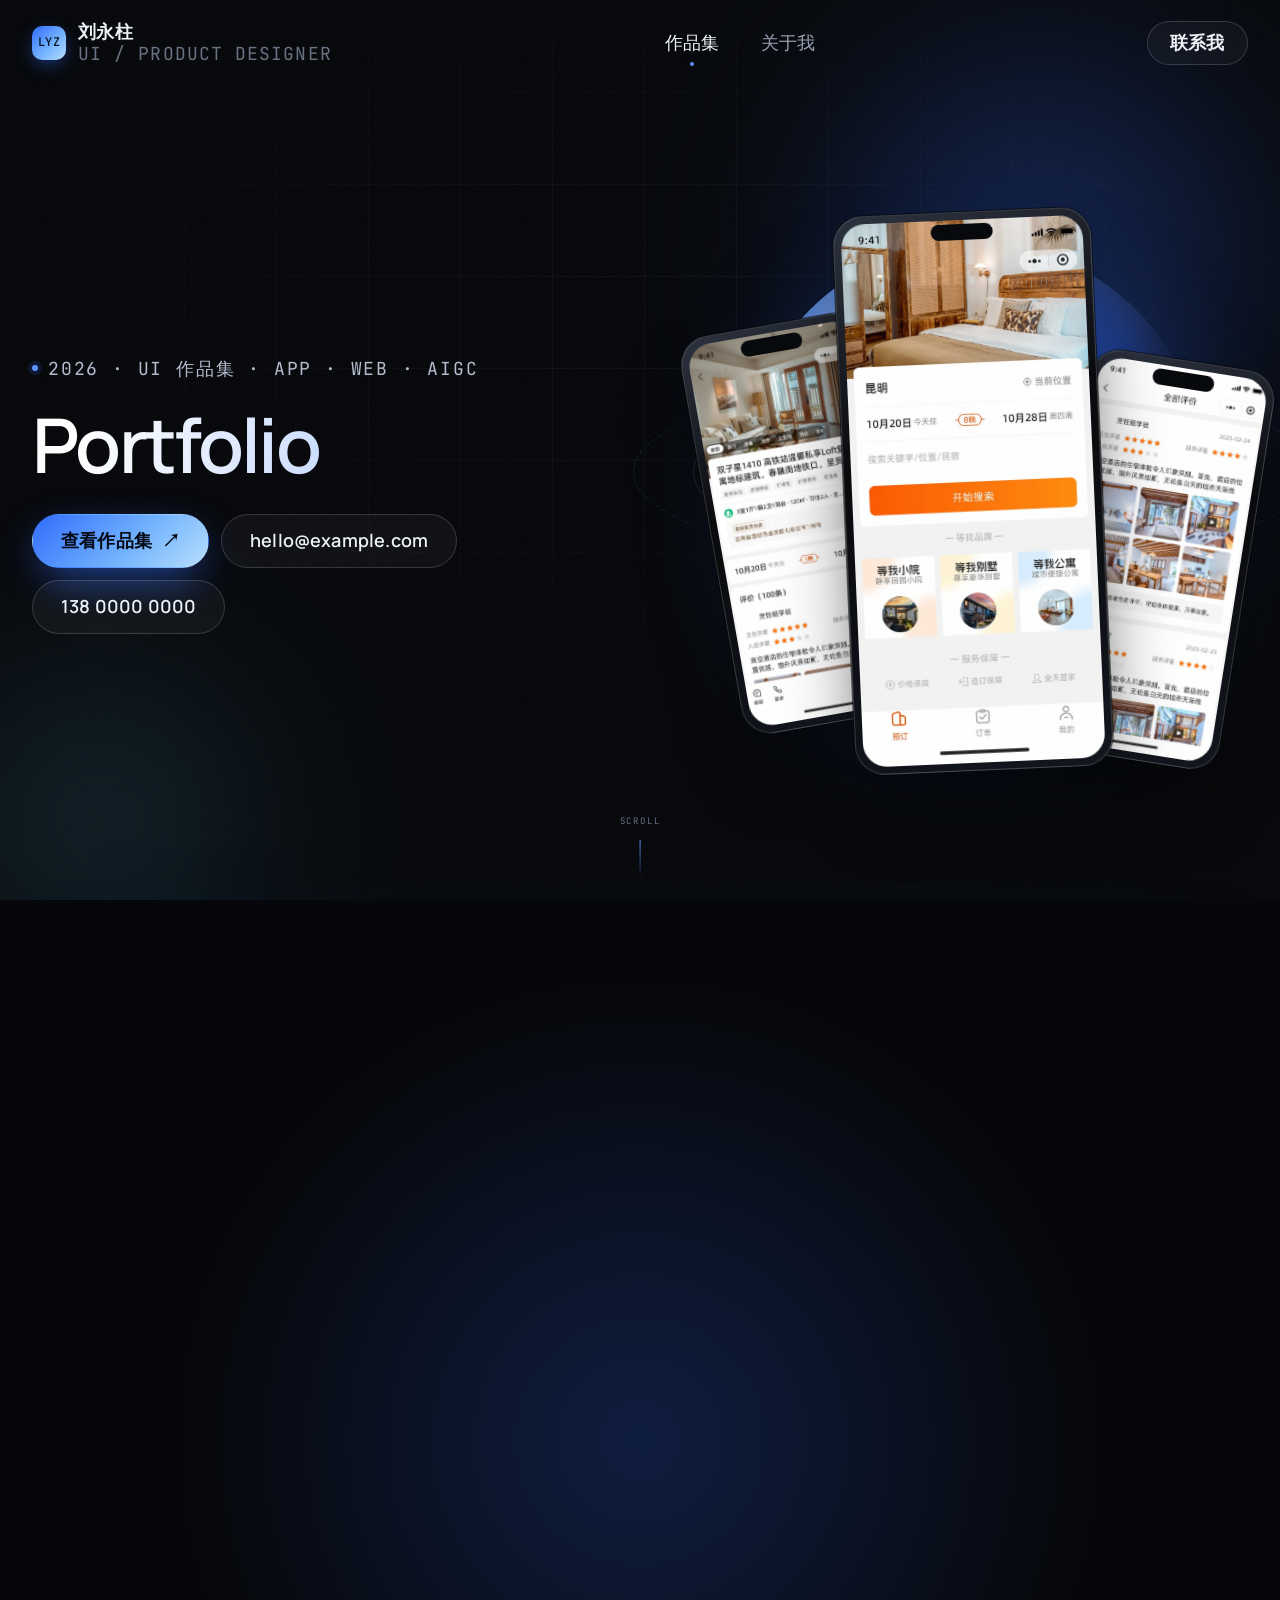
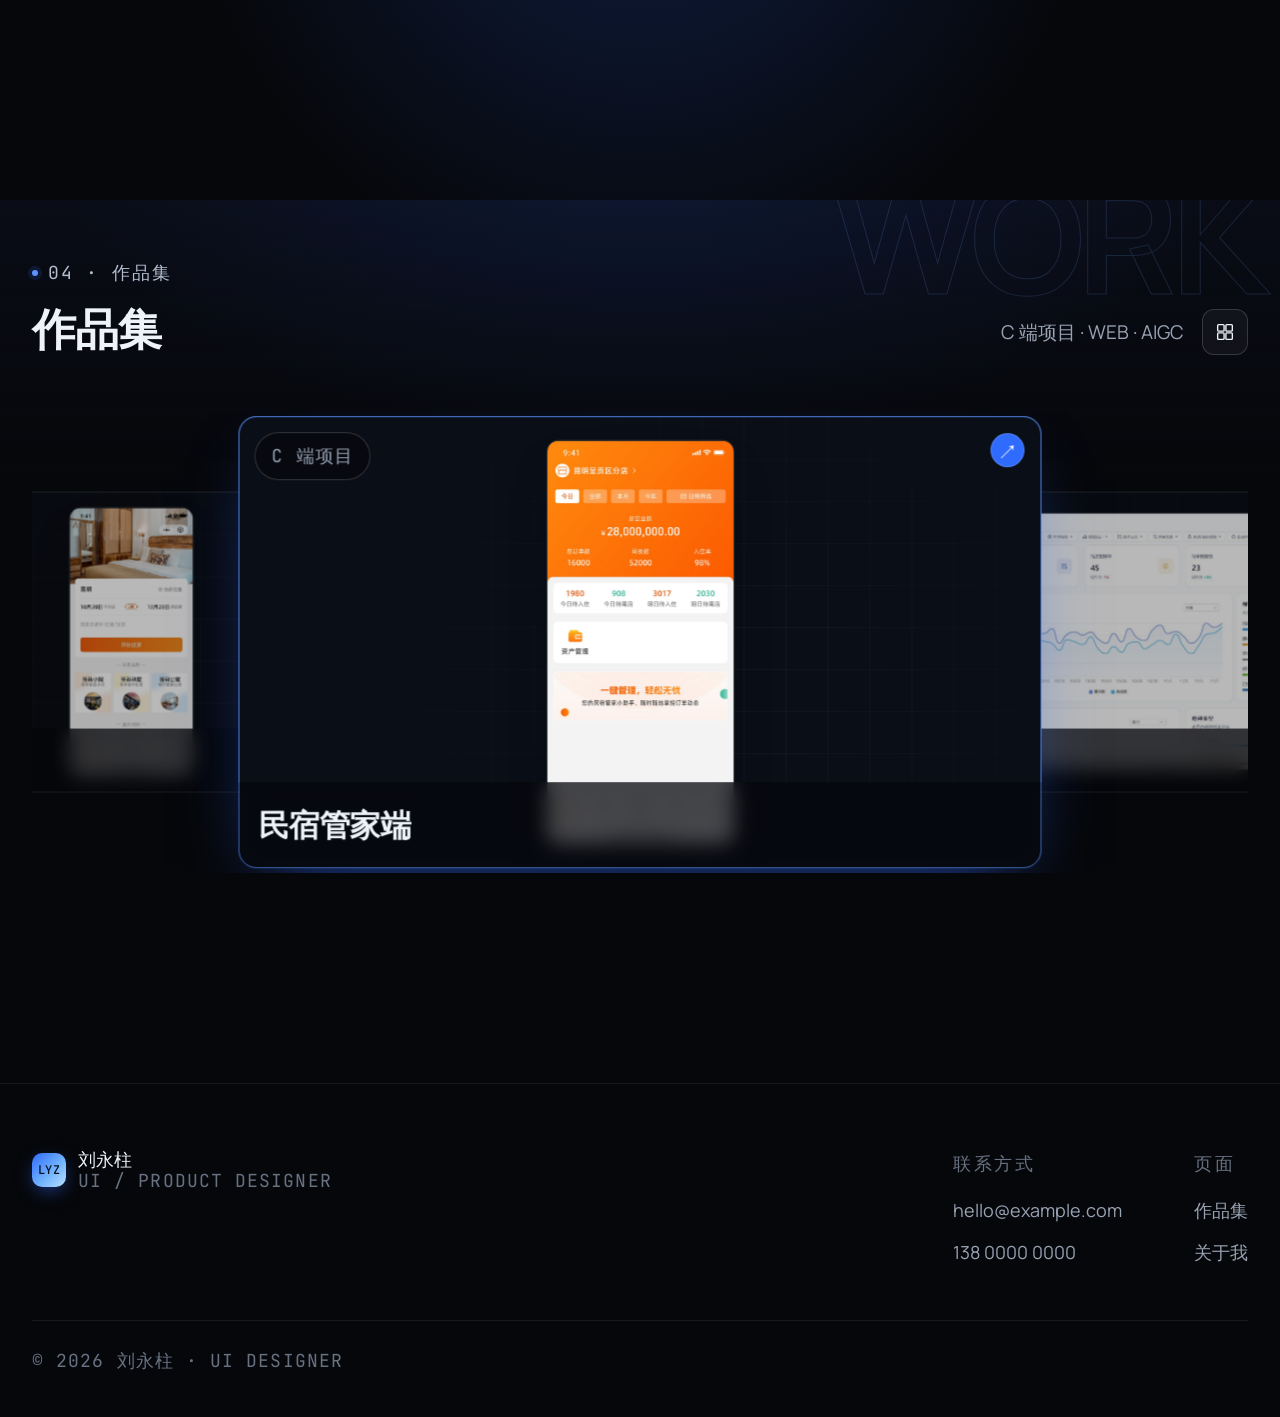
==== commit 94880a1c: "Remove profile eyebrow label" ====
--- a/index.html
+++ b/index.html
@@ -107,7 +107,6 @@
         <span class="profile-panel__num" aria-hidden="true">01</span>
 
         <div class="profile__col">
-          <p class="eyebrow"><span class="dot"></span>01 / 个人简介</p>
           <h2 class="profile__title">个人简介</h2>
           <p class="profile__lead">
             具备产品思维，能独立负责产品从 0 到 1 再到 2 的全流程：前期规划、竞品分析、原型交互、UI 视觉及开发对接。擅长 B 端与 C 端设计，兼顾平面视觉，能推动方案落地并保障最终呈现。
--- a/assets/css/main.css
+++ b/assets/css/main.css
@@ -6065,4 +6065,17 @@
 .cover__shot--phone{height:88%}
 .cover__shot--wide{width:90%}
 }
-.work-grid.is-arc .work-card.is-active .work-card__arrow{opacity:1;transform:none;background:var(--blue)}+.work-grid.is-arc .work-card.is-active .work-card__arrow{opacity:1;transform:none;background:var(--blue)}
+/* work cards: flat surfaces, lower rounded corners, 2/3 active card */
+.work-card,.work-card .cover{border-radius:18px}
+.work-card .cover{background:#0a0e17;border:1px solid rgba(255,255,255,.12)}
+.work-card__body{background:rgba(6,8,13,.74);backdrop-filter:blur(10px);-webkit-backdrop-filter:blur(10px);padding:16px 20px;border-radius:0 0 18px 18px}
+.work-grid.is-arc .work-card{transition:transform .95s cubic-bezier(.45,0,.25,1),width .95s cubic-bezier(.45,0,.25,1),filter .7s ease,opacity .6s ease}
+.work-grid.is-arc .work-card.is-active .work-card__body h3{font-size:clamp(26px,2.4vw,38px)}
+.work-grid.is-arc .work-card:not(.is-active) .work-card__body h3{font-size:18px}
+.work-grid.is-arc .work-card.is-active .cover{border-color:rgba(91,147,255,.62);box-shadow:0 30px 74px -34px rgba(47,107,255,.72)}
+/* work cards: border above title band; overflow-clipped side cards */
+.work-grid.is-arc{overflow:hidden}
+.work-card .cover{border-color:transparent}
+.work-card::after{content:"";position:absolute;inset:0;border:1px solid rgba(255,255,255,.12);border-radius:18px;pointer-events:none;z-index:6;transition:border-color .35s ease}
+.work-grid.is-arc .work-card.is-active::after{border-color:rgba(91,147,255,.62)}
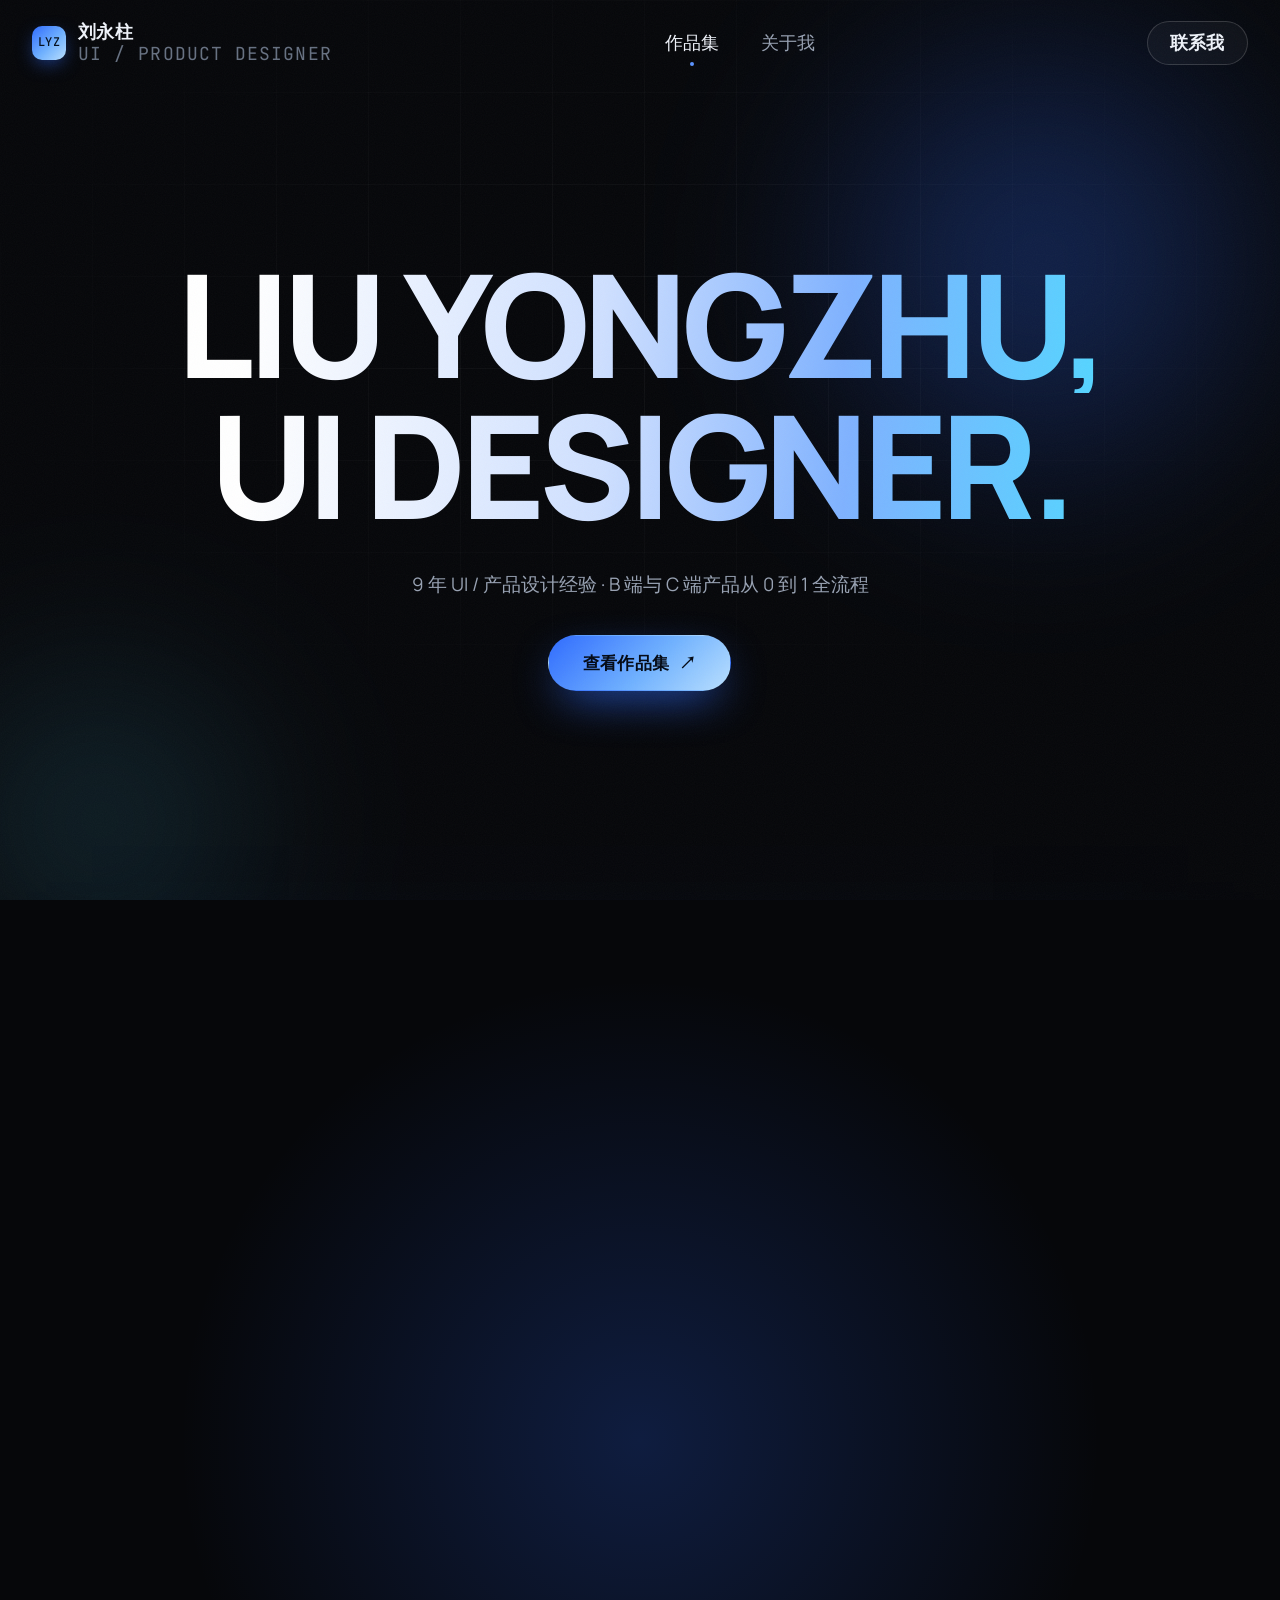
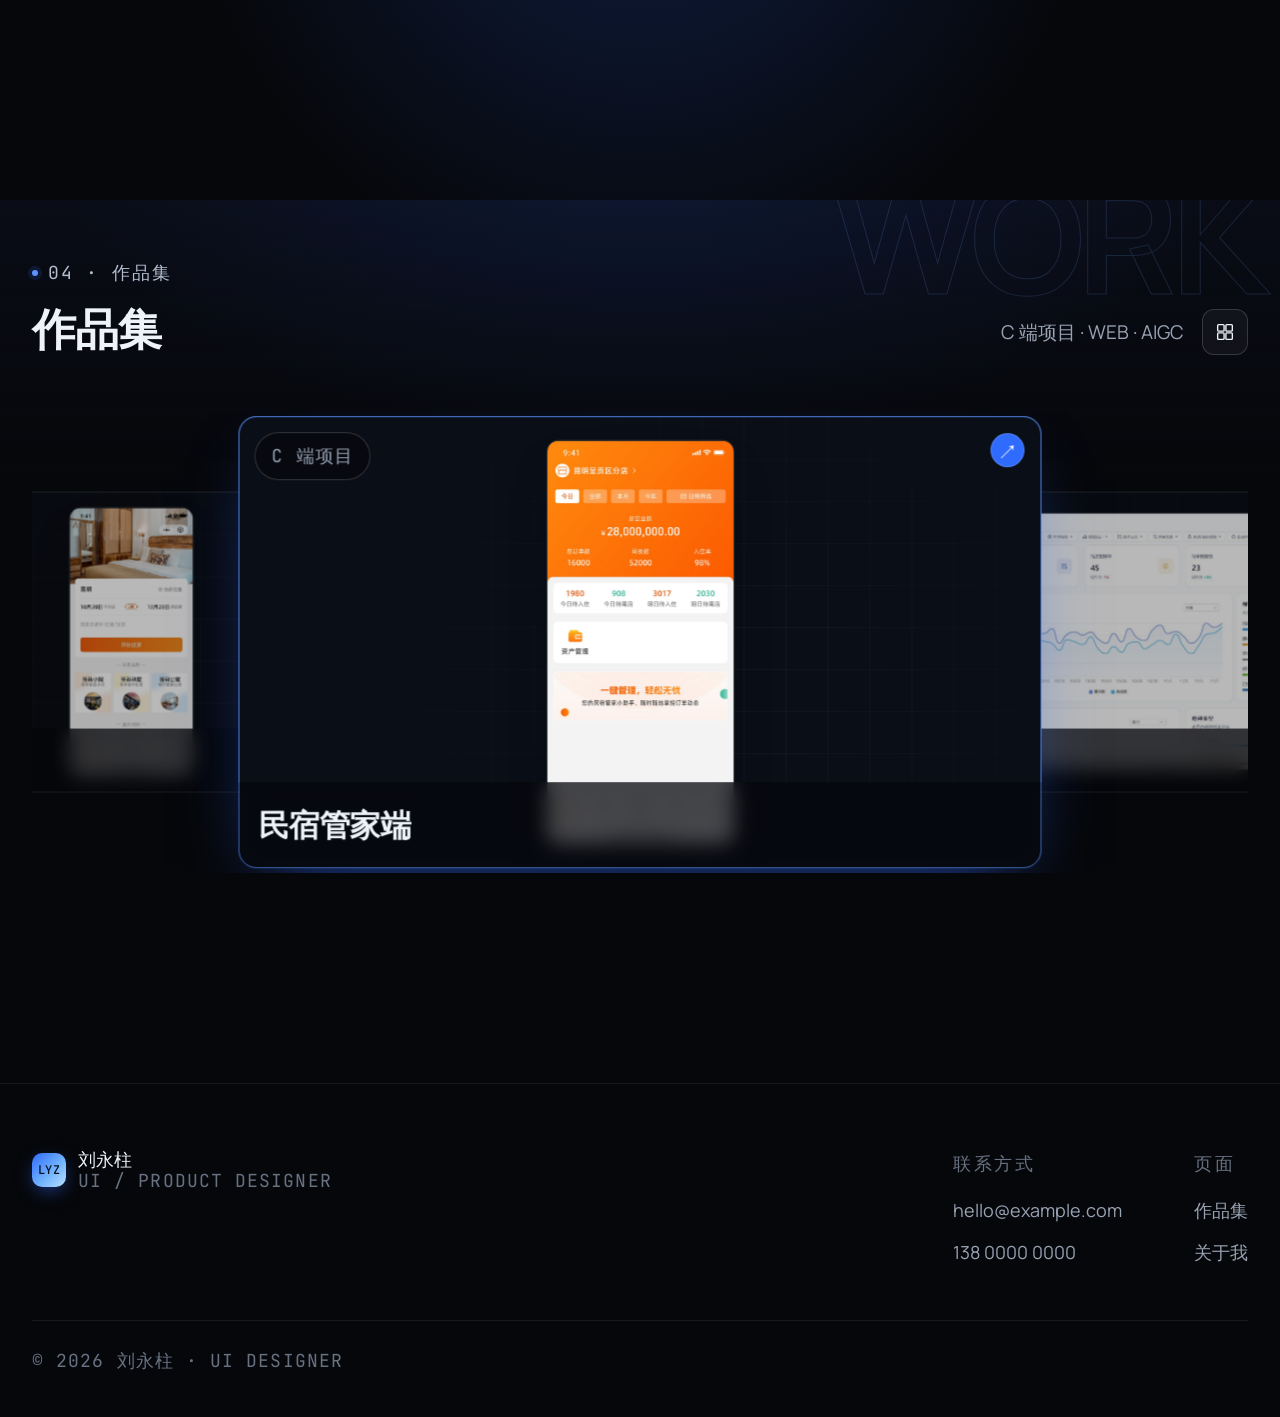
==== commit f35e15d1: "Redesign hero as centered typographic banner with water ripple" ====
--- a/index.html
+++ b/index.html
@@ -59,7 +59,7 @@
 <main id="main">
 
   <!-- BANNER -->
-  <section class="hero">
+  <section class="hero hero--center">
     <div class="hero__bg" aria-hidden="true">
       <span class="hero__grid"></span>
       <span class="hero__glow hero__glow--a"></span>
@@ -67,35 +67,18 @@
     </div>
 
     <div class="container container--wide hero__inner">
-      <div class="hero__copy">
-        <p class="eyebrow"><span class="dot"></span>2026 · UI 作品集 · APP · WEB · AIGC</p>
-        <h1 class="hero__title">
-          <span class="line"><span>Portfolio</span></span>
+      <div class="hero__copy hero__copy--center">
+        <h1 class="hero__title hero__title--display">
+          <span class="line"><span class="grad">LIU YONGZHU,</span></span>
+          <span class="line"><span>UI DESIGNER.</span></span>
+          <span class="hero__ripple" id="heroRipple" aria-hidden="true"></span>
         </h1>
+        <p class="hero__sub">9 年 UI / 产品设计经验 · B 端与 C 端产品从 0 到 1 全流程</p>
         <div class="hero__actions">
           <a class="btn btn--primary" href="#work">查看作品集 <span class="btn__arrow">↗</span></a>
-          <a class="btn btn--ghost" href="mailto:hello@example.com">hello@example.com</a>
-          <a class="btn btn--ghost" href="tel:13800000000">138 0000 0000</a>
-        </div>
-      </div>
-
-      <div class="hero__stage stage" id="heroStage" aria-label="等我民宿小程序界面预览">
-        <span class="stage__orb" aria-hidden="true"></span>
-        <span class="stage__haze" aria-hidden="true"></span>
-
-        <div class="phone phone--left">
-          <img src="assets/img/app/room-detail.jpg" alt="等我民宿小程序房型详情页，展示房源图片、设施与预订信息" width="1500" height="3248">
-        </div>
-        <div class="phone phone--main">
-          <img src="assets/img/app/home.jpg" alt="等我民宿小程序首页，展示民宿大图、目的地日期搜索与品牌分类" width="1500" height="3248">
-        </div>
-        <div class="phone phone--right">
-          <img src="assets/img/app/reviews-all.jpg" alt="等我民宿小程序全部评价页，展示评分与用户评价列表" width="1500" height="3248">
-        </div>
-      </div>
-    </div>
-
-    <div class="hero__scroll" aria-hidden="true">SCROLL</div>
+        </div>
+      </div>
+    </div>
   </section>
 
   <!-- 个人简介（含个人成果、工作履历） -->
--- a/assets/css/main.css
+++ b/assets/css/main.css
@@ -6078,4 +6078,28 @@
 .work-grid.is-arc{overflow:hidden}
 .work-card .cover{border-color:transparent}
 .work-card::after{content:"";position:absolute;inset:0;border:1px solid rgba(255,255,255,.12);border-radius:18px;pointer-events:none;z-index:6;transition:border-color .35s ease}
-.work-grid.is-arc .work-card.is-active::after{border-color:rgba(91,147,255,.62)}+.work-grid.is-arc .work-card.is-active::after{border-color:rgba(91,147,255,.62)}
+/* lightbox: hide caption */
+.lightbox__cap{display:none!important}
+/* hero: reference-style centered typographic banner */
+.hero--center{padding:calc(var(--nav-h) + 32px) 0 72px}
+.hero--center .hero__inner{display:flex;flex-direction:column;align-items:center;justify-content:center;text-align:center;gap:0}
+.hero__copy--center{max-width:none;display:flex;flex-direction:column;align-items:center}
+.hero__title--display{position:relative;margin:0;font-weight:800;font-size:clamp(44px,8.9vw,148px);line-height:.96;letter-spacing:-.045em;text-transform:uppercase}
+.hero__title--display .line{padding-bottom:.02em}
+.hero__title--display .grad{background:linear-gradient(96deg,#2f6bff 0%,#54d6ff 52%,#eaf4ff 100%);-webkit-background-clip:text;background-clip:text;color:transparent}
+.hero__title--display .line:last-of-type > span{background:linear-gradient(96deg,#eef4ff 0%,#c6d9f5 60%,#8fb0d8 100%);-webkit-background-clip:text;background-clip:text;color:transparent}
+.hero__sub{max-width:640px;margin:32px 0 0;font-size:clamp(18px,1.45vw,21px);line-height:1.75;color:var(--muted);opacity:0;animation:fadeUp 1s var(--ease) .62s forwards}
+.hero--center .hero__actions{margin-top:34px;display:flex;justify-content:center;opacity:0;animation:fadeUp 1s var(--ease) .76s forwards}
+.hero--center .btn--primary{height:56px;padding:0 34px;font-size:17px;border-radius:999px;box-shadow:0 16px 46px -14px rgba(47,107,255,.9)}
+.hero__ripple{position:absolute;inset:-8% -3%;pointer-events:none;overflow:hidden;mix-blend-mode:screen;z-index:2}
+.hero__ripple span{position:absolute;border-radius:50%;opacity:.75;transform:translate(-50%,-50%) scale(.18);border:1px solid rgba(140,200,255,.5);background:radial-gradient(circle,rgba(84,214,255,.2) 0%,rgba(47,107,255,.08) 55%,transparent 72%);animation:heroRipple 1.05s cubic-bezier(.22,.61,.24,1) forwards}
+@keyframes heroRipple{60%{opacity:.5}to{transform:translate(-50%,-50%) scale(2.6);opacity:0}}
+@media(max-width:640px){
+  .hero__title--display{font-size:clamp(40px,11.5vw,64px);letter-spacing:-.03em}
+  .hero__sub{margin-top:24px;font-size:18px}
+  .hero--center .hero__actions{margin-top:28px}
+}
+.hero__title--display{font-size:clamp(44px,11.2vw,180px)}
+@media(max-width:860px){.hero--center{min-height:76svh;padding:calc(var(--nav-h) + 52px) 0 60px}}
+@media(max-width:640px){.hero--center{min-height:72svh}}
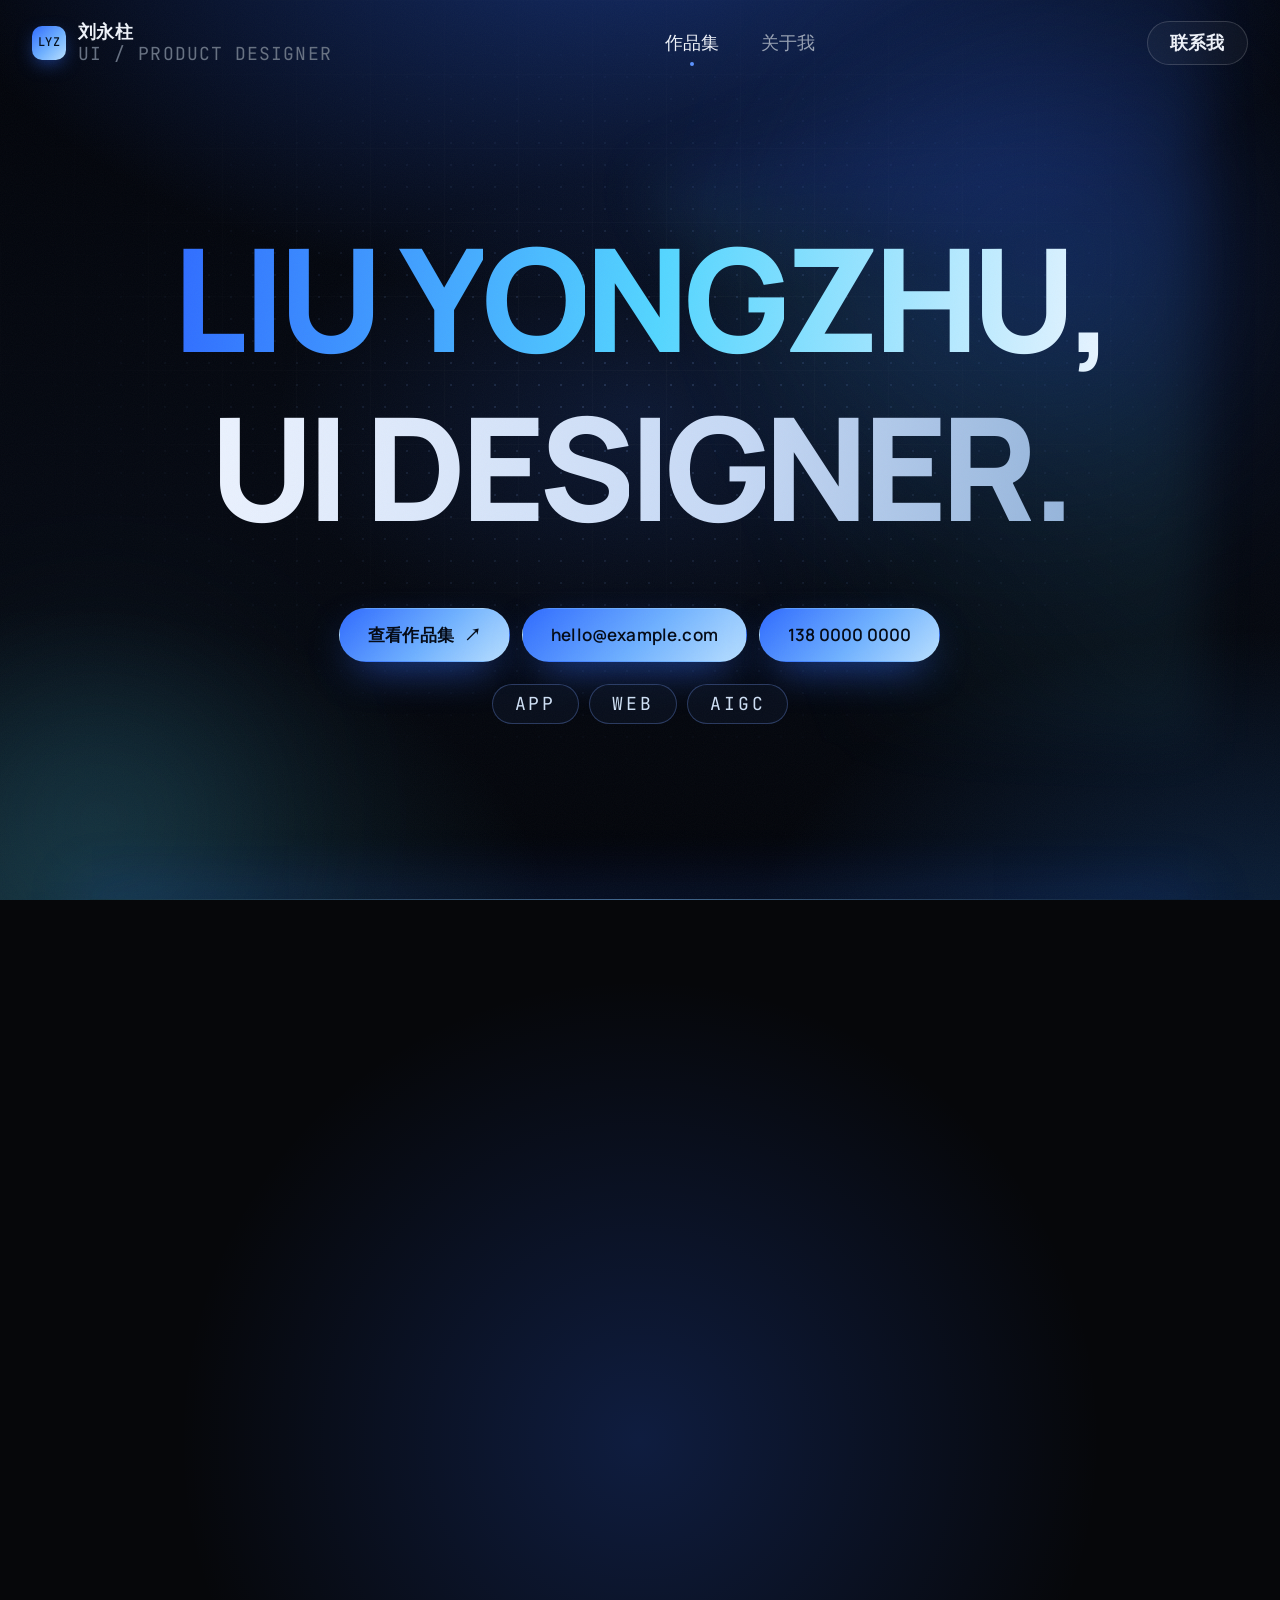
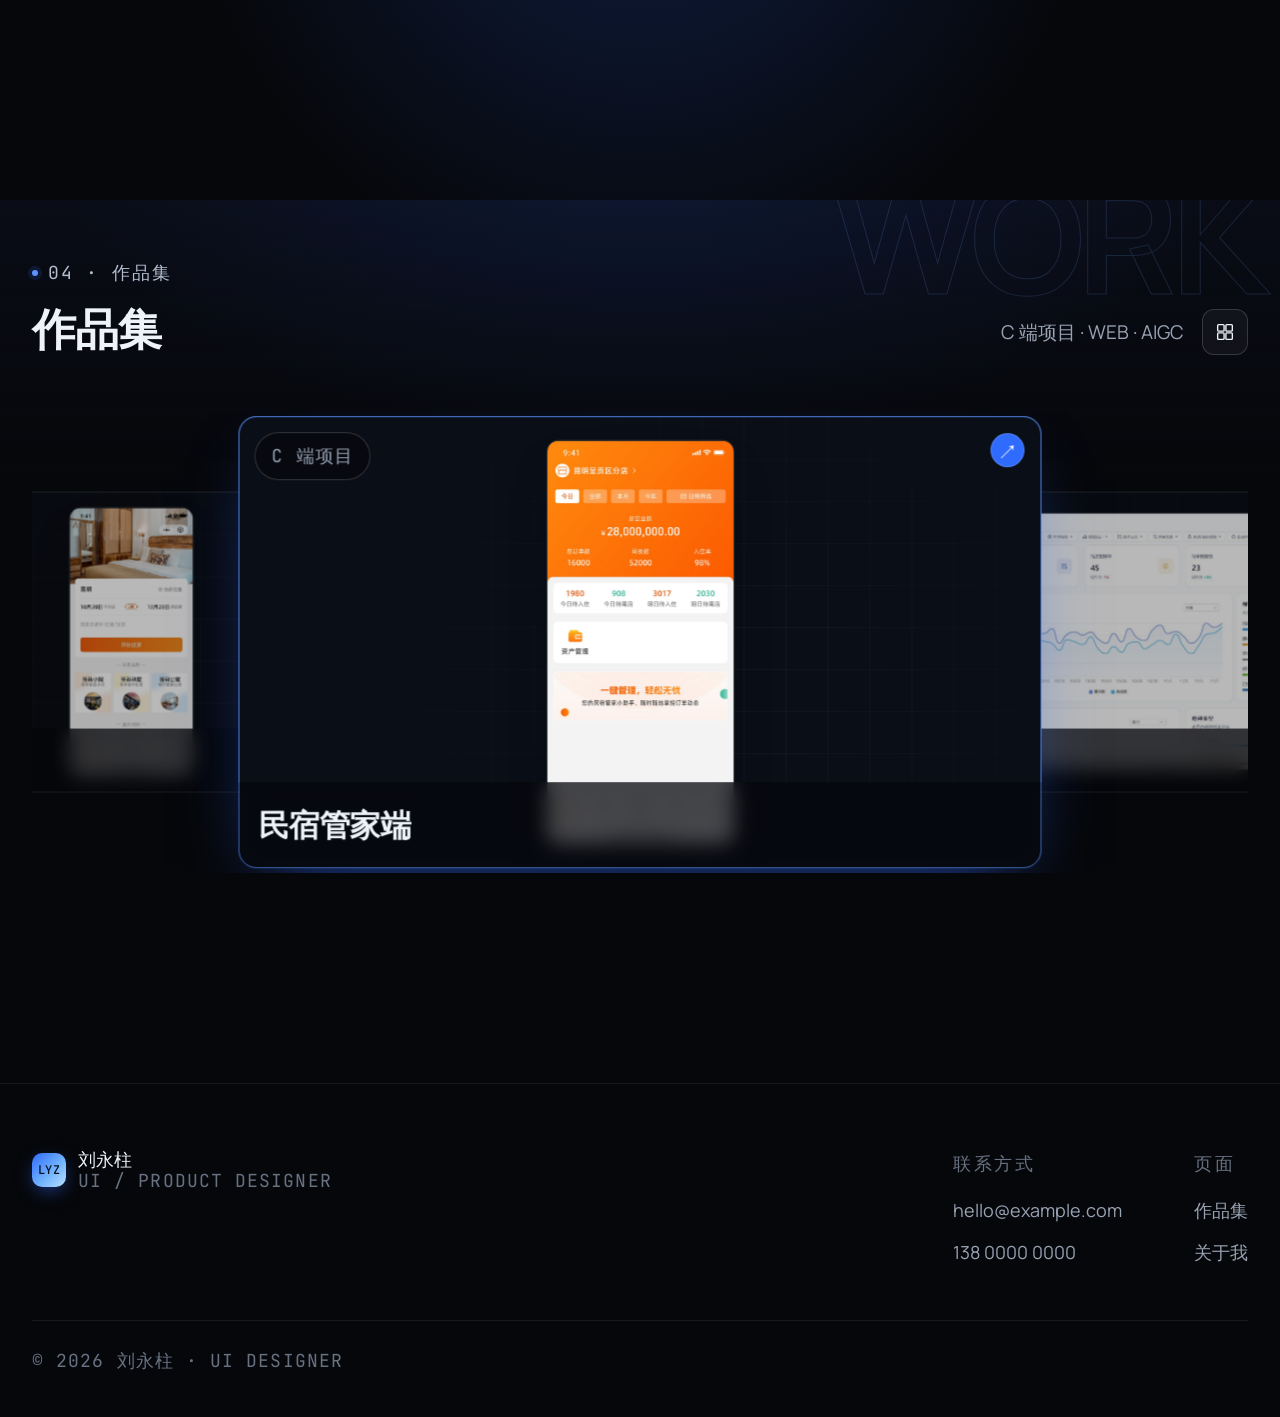
==== commit d9debc38: "Rework hero: tech background, meta buttons, mouse-warp title" ====
--- a/index.html
+++ b/index.html
@@ -61,6 +61,9 @@
   <!-- BANNER -->
   <section class="hero hero--center">
     <div class="hero__bg" aria-hidden="true">
+      <span class="hero__tech"></span>
+      <span class="hero__scan"></span>
+      <span class="hero__beam"></span>
       <span class="hero__grid"></span>
       <span class="hero__glow hero__glow--a"></span>
       <span class="hero__glow hero__glow--b"></span>
@@ -69,13 +72,18 @@
     <div class="container container--wide hero__inner">
       <div class="hero__copy hero__copy--center">
         <h1 class="hero__title hero__title--display">
-          <span class="line"><span class="grad">LIU YONGZHU,</span></span>
+          <span class="line"><span>LIU YONGZHU,</span></span>
           <span class="line"><span>UI DESIGNER.</span></span>
-          <span class="hero__ripple" id="heroRipple" aria-hidden="true"></span>
         </h1>
-        <p class="hero__sub">9 年 UI / 产品设计经验 · B 端与 C 端产品从 0 到 1 全流程</p>
         <div class="hero__actions">
           <a class="btn btn--primary" href="#work">查看作品集 <span class="btn__arrow">↗</span></a>
+          <a class="btn btn--primary" href="mailto:hello@example.com">hello@example.com</a>
+          <a class="btn btn--primary" href="tel:13800000000">138 0000 0000</a>
+        </div>
+        <div class="hero__tags">
+          <span>APP</span>
+          <span>WEB</span>
+          <span>AIGC</span>
         </div>
       </div>
     </div>
--- a/assets/css/main.css
+++ b/assets/css/main.css
@@ -6102,4 +6102,83 @@
 }
 .hero__title--display{font-size:clamp(44px,11.2vw,180px)}
 @media(max-width:860px){.hero--center{min-height:76svh;padding:calc(var(--nav-h) + 52px) 0 60px}}
-@media(max-width:640px){.hero--center{min-height:72svh}}+@media(max-width:640px){.hero--center{min-height:72svh}}
+/* hero: tech background, meta buttons, mouse-warp title */
+.hero__ripple{display:none!important}
+.hero--center{
+  background:
+    radial-gradient(1000px 540px at 50% -8%, rgba(47,107,255,.30), transparent 68%),
+    radial-gradient(720px 460px at 6% 102%, rgba(84,214,255,.13), transparent 72%),
+    radial-gradient(680px 420px at 96% 108%, rgba(47,107,255,.16), transparent 72%),
+    linear-gradient(180deg,#03050a 0%,#050811 52%,#04060b 100%);
+}
+.hero--center::after{
+  content:"";position:absolute;left:50%;bottom:0;width:min(1040px,82%);height:1px;transform:translateX(-50%);
+  background:linear-gradient(90deg,transparent,rgba(120,190,255,.55),transparent);
+  box-shadow:0 0 44px 8px rgba(47,107,255,.22);pointer-events:none;
+}
+.hero__tech{
+  position:absolute;inset:0;opacity:.75;
+  background-image:radial-gradient(rgba(140,180,255,.17) 1px,transparent 1px);
+  background-size:24px 24px;
+  mask-image:radial-gradient(ellipse 64% 58% at 50% 44%,#000 6%,transparent 76%);
+  -webkit-mask-image:radial-gradient(ellipse 64% 58% at 50% 44%,#000 6%,transparent 76%);
+}
+.hero__scan{
+  position:absolute;top:0;bottom:0;left:-40%;width:34%;
+  background:linear-gradient(90deg,transparent,rgba(84,214,255,.09) 42%,rgba(170,220,255,.16) 50%,rgba(84,214,255,.09) 58%,transparent);
+  filter:blur(8px);animation:heroScan 8s linear infinite;
+}
+@keyframes heroScan{to{transform:translateX(430%)}}
+.hero__beam{
+  position:absolute;left:50%;top:-42%;width:min(1120px,124vw);aspect-ratio:1;transform:translateX(-50%);
+  background:conic-gradient(from 0deg at 50% 50%,transparent 0 17%,rgba(47,107,255,.15) 25%,rgba(84,214,255,.09) 33%,transparent 45% 100%);
+  filter:blur(28px);opacity:.75;animation:heroBeam 36s linear infinite;
+}
+@keyframes heroBeam{to{transform:translateX(-50%) rotate(360deg)}}
+@media(prefers-reduced-motion:reduce){.hero__scan,.hero__beam,.hero__glow{animation:none}}
+.hero--center .hero__grid{opacity:.55;background-size:74px 74px}
+.hero--center .glow-a,.hero--center .hero__glow--a{opacity:.42}
+.hero__title--display .line > span{background:none!important;-webkit-background-clip:border-box!important;background-clip:border-box!important;color:inherit}
+.hero__title--display .ch{
+  display:inline-block;white-space:pre;color:transparent;background-repeat:no-repeat;
+  -webkit-background-clip:text;background-clip:text;-webkit-text-fill-color:transparent;
+  transform-origin:50% 65%;will-change:transform;backface-visibility:hidden;
+}
+.hero--center .hero__actions{margin-top:38px;display:flex;flex-wrap:wrap;justify-content:center;gap:12px;opacity:0;animation:fadeUp 1s var(--ease) .72s forwards}
+.hero--center .btn--primary{height:54px;padding:0 28px;font-size:17px;border-radius:999px;box-shadow:0 16px 44px -16px rgba(47,107,255,.9)}
+.hero__tags{display:flex;flex-wrap:wrap;justify-content:center;gap:10px;margin-top:26px;opacity:0;animation:fadeUp 1s var(--ease) .92s forwards}
+.hero__tags span{
+  display:inline-flex;align-items:center;height:40px;padding:0 22px;border-radius:999px;
+  border:1px solid rgba(120,160,255,.3);background:rgba(12,21,38,.6);
+  font-family:var(--mono);font-size:18px;letter-spacing:.16em;color:#cfe0f5;
+  backdrop-filter:blur(8px);-webkit-backdrop-filter:blur(8px);
+}
+@media(max-width:640px){
+  .hero--center .hero__actions{width:100%;gap:10px}
+  .hero--center .hero__actions .btn{flex:1 1 auto;min-width:0;height:50px;padding:0 16px;font-size:16px}
+  .hero__tags span{height:38px;padding:0 18px;font-size:18px}
+}
+.hero__title--display{line-height:1.06}
+.hero__title--display .line{padding-bottom:.04em}
+.hero--center .hero__actions{opacity:1;animation:none;margin-top:48px}
+.hero__tags{opacity:1;animation:none;margin-top:22px}
+.hero--center{
+  background:
+    radial-gradient(1100px 620px at 50% -12%, rgba(47,107,255,.42), transparent 66%),
+    radial-gradient(720px 470px at 4% 104%, rgba(84,214,255,.18), transparent 70%),
+    radial-gradient(700px 450px at 98% 106%, rgba(47,140,255,.22), transparent 72%),
+    radial-gradient(520px 340px at 50% 46%, rgba(60,120,255,.14), transparent 70%),
+    linear-gradient(180deg,#02040a 0%,#050912 55%,#03050a 100%);
+}
+.hero__tech{opacity:.95;background-size:22px 22px}
+.hero__scan{
+  background:linear-gradient(90deg,transparent,rgba(84,214,255,.13) 42%,rgba(180,225,255,.22) 50%,rgba(84,214,255,.13) 58%,transparent);
+}
+.hero__beam{opacity:1}
+.hero--center::after{width:min(1120px,86%);box-shadow:0 0 56px 10px rgba(47,107,255,.28)}
+@media(max-width:640px){
+  .hero--center .hero__actions{margin-top:40px}
+  .hero__title--display{line-height:1.08}
+}
+.hero__title--display .line{padding-bottom:.18em;margin-bottom:-.06em;overflow:hidden}
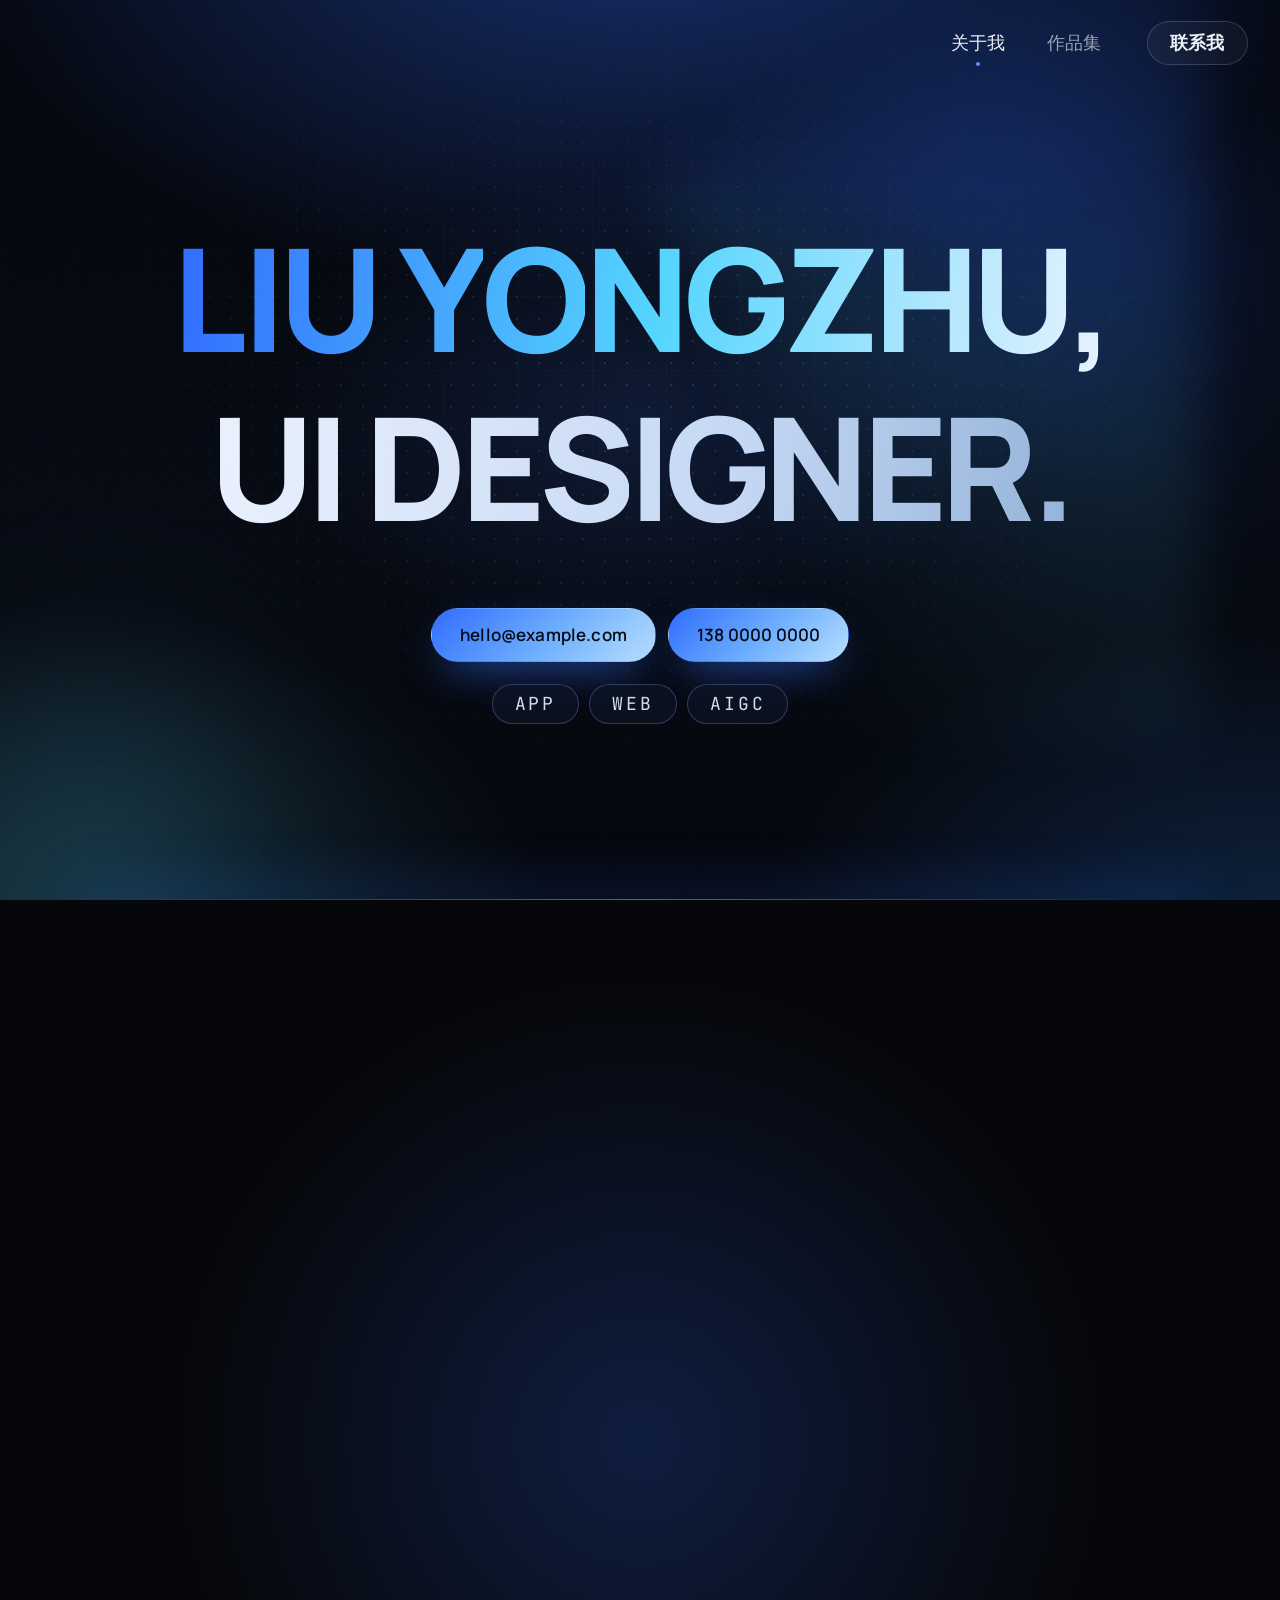
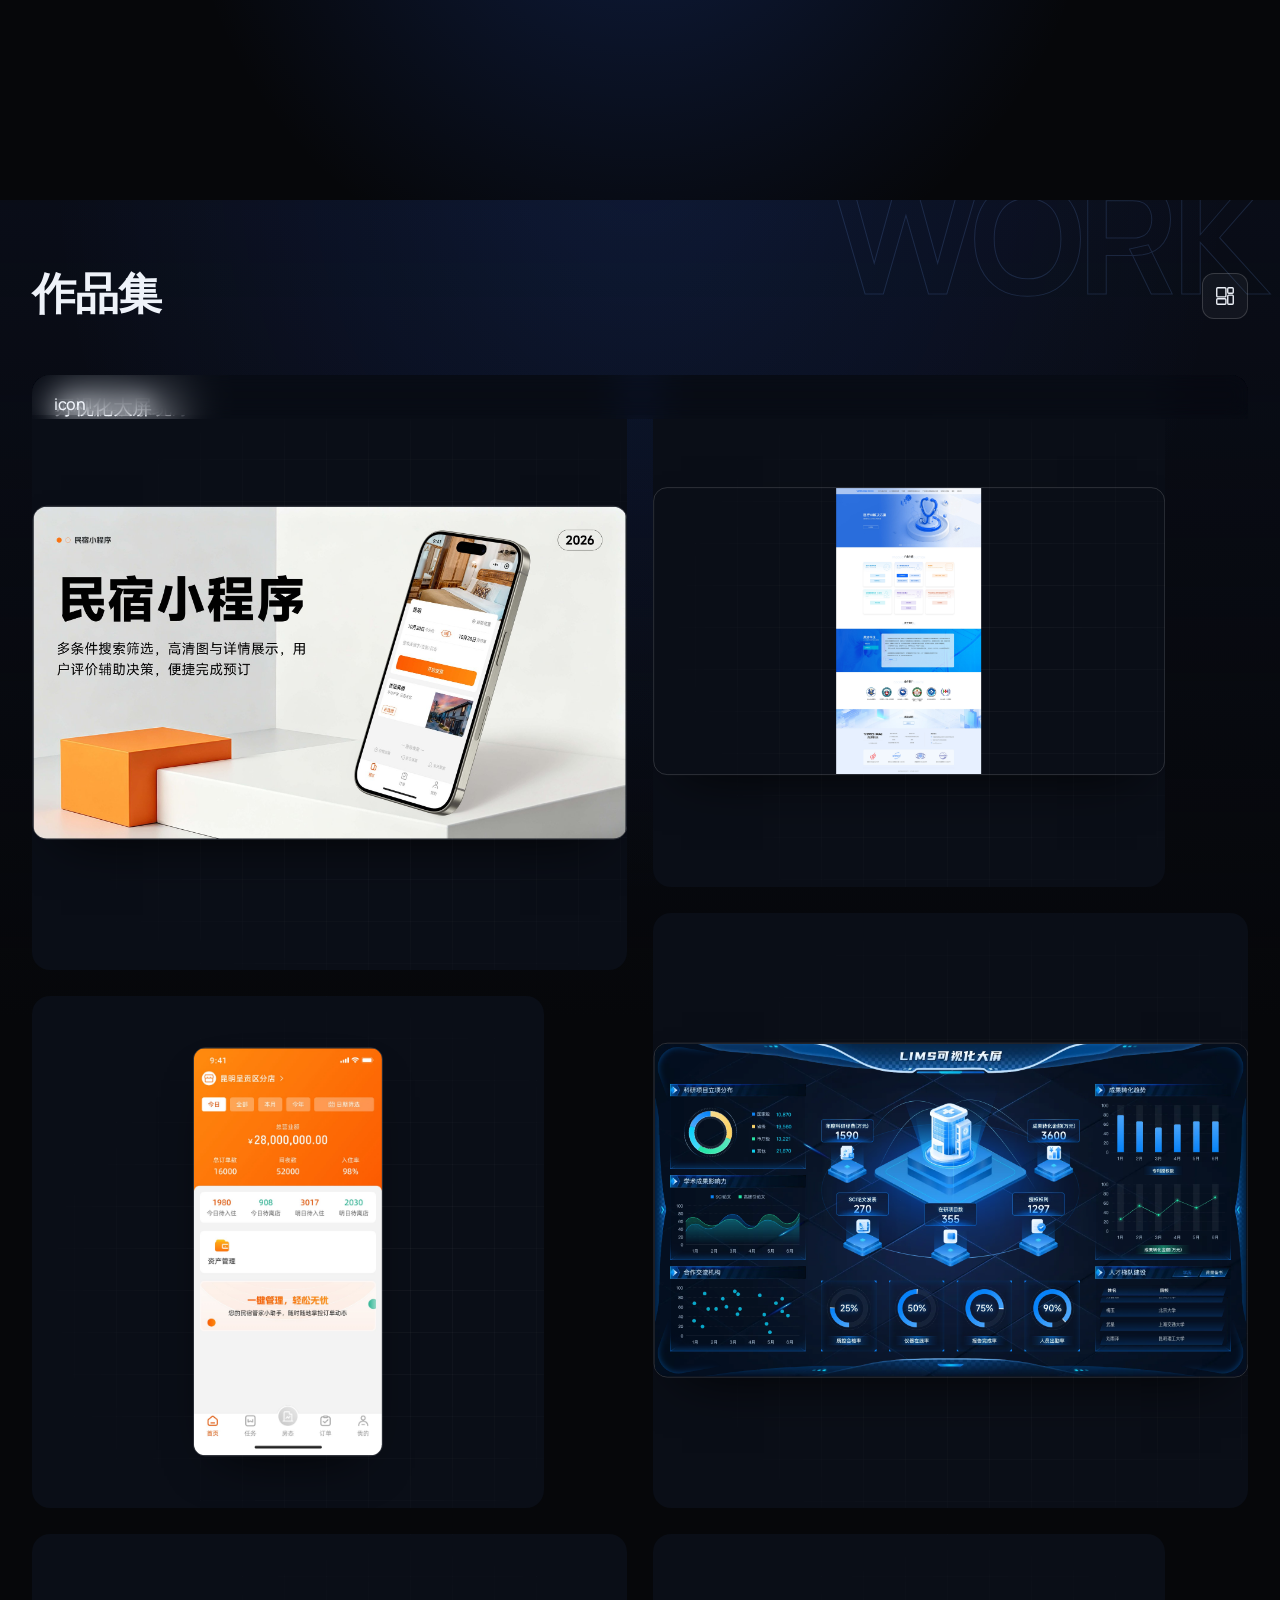
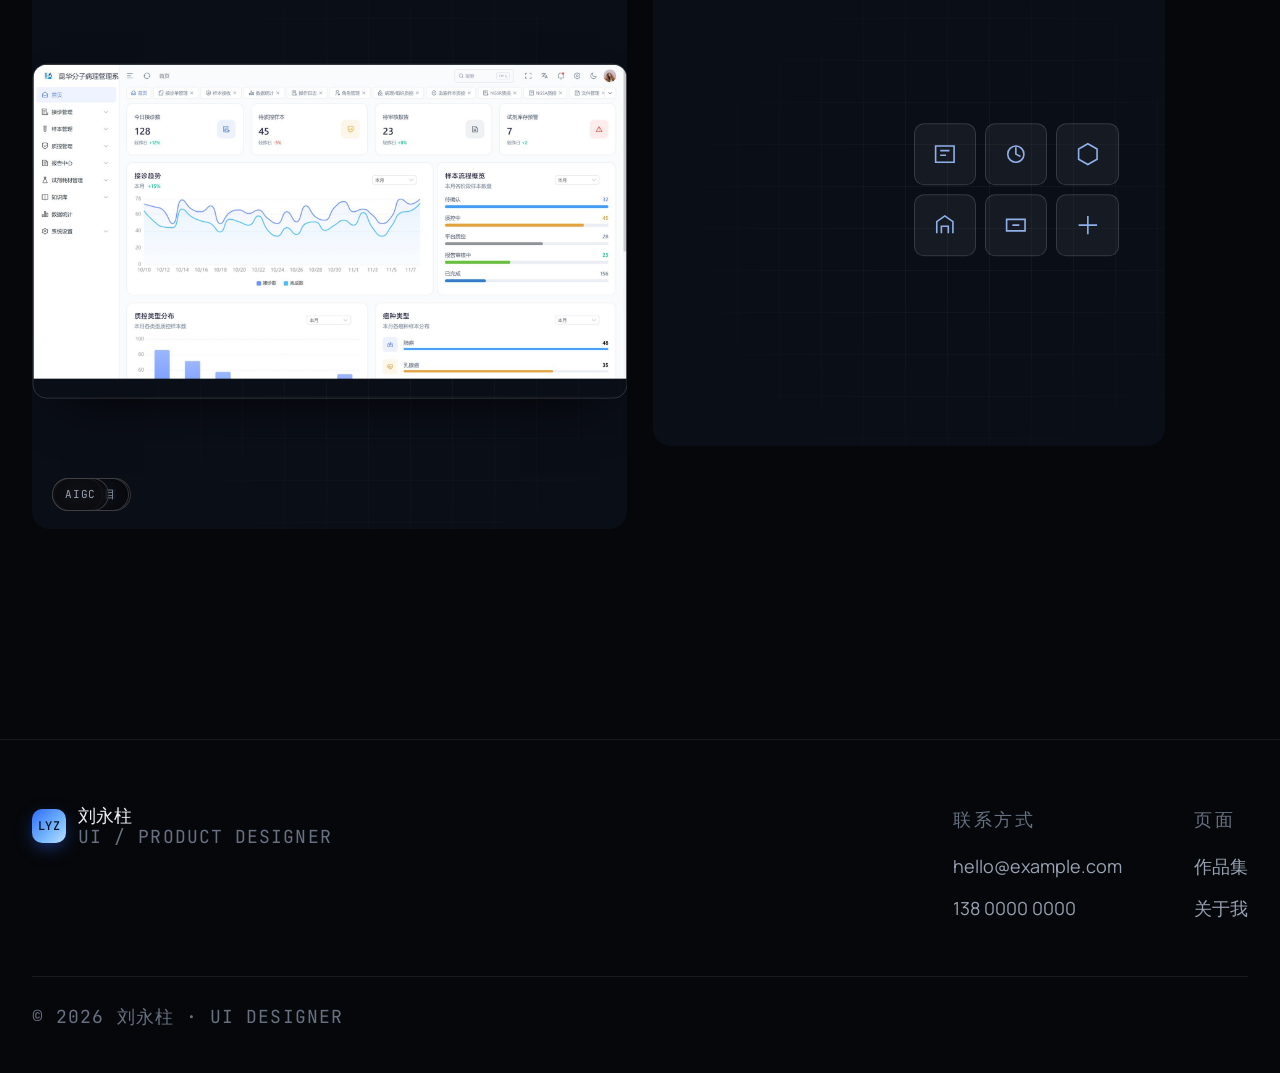
==== commit ebf9e81f: "Turn case pages into image-only galleries and set mosaic as default Case detail pages carried headin" ====
--- a/index.html
+++ b/index.html
@@ -23,21 +23,14 @@
 
 <header class="nav" id="nav">
   <div class="nav__inner">
-    <a class="brand" href="index.html" aria-label="刘永柱作品集首页">
-      <span class="brand__mark">LYZ</span>
-      <span class="brand__meta">
-        <span>刘永柱</span>
-        <span>UI / Product Designer</span>
-      </span>
-    </a>
     <nav aria-label="主导航">
       <ul class="nav__links">
-        <li><a href="index.html#work" class="is-active" aria-current="page">作品集</a></li>
-        <li><a href="about.html">关于我</a></li>
+        <li><a href="index.html" class="is-active">关于我</a></li>
+        <li><a href="index.html#work">作品集</a></li>
       </ul>
     </nav>
     <div class="nav__right">
-      <a class="btn btn--ghost nav__cta" href="mailto:hello@example.com">联系我</a>
+      <button class="btn btn--ghost nav__cta" type="button" data-contact aria-haspopup="dialog">联系我</button>
       <button class="nav__toggle" id="navToggle" type="button" aria-expanded="false" aria-controls="drawer" aria-label="打开菜单">
         <span></span><span></span><span></span>
       </button>
@@ -47,8 +40,8 @@
 
 <div class="drawer" id="drawer" aria-hidden="true">
   <ul>
-    <li><a href="index.html#work"><span>作品集</span><span class="idx">01</span></a></li>
-    <li><a href="about.html"><span>关于我</span><span class="idx">02</span></a></li>
+    <li><a href="index.html"><span>关于我</span><span class="idx">01</span></a></li>
+    <li><a href="index.html#work"><span>作品集</span><span class="idx">02</span></a></li>
   </ul>
   <div class="drawer__foot">
     <span>刘永柱 · UI 设计</span>
@@ -76,7 +69,6 @@
           <span class="line"><span>UI DESIGNER.</span></span>
         </h1>
         <div class="hero__actions">
-          <a class="btn btn--primary" href="#work">查看作品集 <span class="btn__arrow">↗</span></a>
           <a class="btn btn--primary" href="mailto:hello@example.com">hello@example.com</a>
           <a class="btn btn--primary" href="tel:13800000000">138 0000 0000</a>
         </div>
@@ -145,26 +137,23 @@
     <div class="container container--wide">
       <div class="section-head">
         <div>
-          <p class="eyebrow" data-reveal><span class="dot"></span>04 · 作品集</p>
           <h2 class="section-title" data-reveal style="--d:.08s">作品集</h2>
         </div>
         <div class="section-head__right" data-reveal style="--d:.12s">
-          <p class="section-sub">
-            C 端项目 · WEB · AIGC
-          </p>
-          <button class="view-toggle" id="viewToggle" type="button" aria-pressed="true" aria-label="切换为平铺展示" title="切换展示方式">
+          <button class="view-toggle" id="viewToggle" type="button" data-mode="mosaic" aria-label="切换展示方式" title="切换展示方式">
+            <svg class="ico ico--arc" viewBox="0 0 24 24" aria-hidden="true"><rect x="3" y="9" width="3" height="8" rx="1"/><rect x="9" y="6" width="3" height="14" rx="1"/><rect x="15" y="4" width="3" height="17" rx="1"/><rect x="21" y="7" width="3" height="13" rx="1"/></svg>
             <svg class="ico ico--grid" viewBox="0 0 24 24" aria-hidden="true"><rect x="4" y="4" width="7" height="7" rx="1"/><rect x="13" y="4" width="7" height="7" rx="1"/><rect x="4" y="13" width="7" height="7" rx="1"/><rect x="13" y="13" width="7" height="7" rx="1"/></svg>
-            <svg class="ico ico--arc" viewBox="0 0 24 24" aria-hidden="true"><rect x="3" y="9" width="3" height="8" rx="1"/><rect x="9" y="6" width="3" height="14" rx="1"/><rect x="15" y="4" width="3" height="17" rx="1"/><rect x="21" y="7" width="3" height="13" rx="1"/></svg>
+            <svg class="ico ico--mosaic" viewBox="0 0 24 24" aria-hidden="true"><rect x="3" y="3" width="10" height="10" rx="1"/><rect x="15" y="3" width="6" height="6" rx="1"/><rect x="15" y="11" width="6" height="10" rx="1"/><rect x="3" y="15" width="10" height="6" rx="1"/></svg>
           </button>
         </div>
       </div>
 
-      <div class="work-grid is-arc">
+      <div class="work-grid is-mosaic">
         <!-- 01 等我民宿 -->
         <a class="work-card" href="work/dengwo.html" data-reveal="scale" style="--d:0s">
           <div class="cover cover--work">
             <span class="cover__art" aria-hidden="true">
-              <img class="cover__shot cover__shot--phone" src="assets/img/app/home.jpg" alt=""></span><span class="work-card__arrow" aria-hidden="true">↗</span>
+              <img class="cover__shot cover__shot--wide" src="assets/img/dengwo/01.jpg" alt=""></span><span class="work-card__arrow" aria-hidden="true">↗</span>
           </div>
           <div class="work-card__info">
             <div class="work-card__top">
@@ -277,7 +266,7 @@
         <div class="footer__col">
           <h4>页面</h4>
           <a href="index.html#work">作品集</a>
-          <a href="about.html">关于我</a>
+          <a href="index.html">关于我</a>
         </div>
       </div>
     </div>
--- a/assets/css/main.css
+++ b/assets/css/main.css
@@ -6181,4 +6181,103 @@
   .hero--center .hero__actions{margin-top:40px}
   .hero__title--display{line-height:1.08}
 }
-.hero__title--display .line{padding-bottom:.18em;margin-bottom:-.06em;overflow:hidden}+.hero__title--display .line{padding-bottom:.18em;margin-bottom:-.06em;overflow:hidden}
+/* contact modal */
+.contact-modal{
+  position:fixed;inset:0;z-index:130;display:flex;align-items:center;justify-content:center;padding:24px;
+  background:rgba(3,6,13,.74);backdrop-filter:blur(12px);-webkit-backdrop-filter:blur(12px);
+  opacity:0;visibility:hidden;transition:opacity .3s var(--ease),visibility .3s var(--ease);
+}
+.contact-modal.is-open{opacity:1;visibility:visible}
+.contact-modal__panel{
+  position:relative;width:min(500px,100%);padding:38px 34px 34px;border-radius:24px;
+  border:1px solid rgba(120,160,255,.26);
+  background:linear-gradient(155deg,rgba(18,27,48,.98),rgba(7,11,20,.98));
+  box-shadow:0 40px 90px -22px rgba(0,0,0,.82);
+  transform:translateY(16px) scale(.97);transition:transform .35s cubic-bezier(.3,0,.2,1);
+}
+.contact-modal.is-open .contact-modal__panel{transform:none}
+.contact-modal__title{margin:0;font-size:24px;font-weight:600;letter-spacing:-.01em}
+.contact-modal__list{display:grid;gap:10px;margin:24px 0 0;padding:0;list-style:none}
+.contact-modal__row{
+  display:flex;align-items:center;justify-content:space-between;gap:16px;padding:15px 18px;
+  border-radius:14px;border:1px solid rgba(120,160,255,.14);background:rgba(255,255,255,.03);
+}
+.contact-modal__row span{font-family:var(--mono);font-size:11px;letter-spacing:.16em;text-transform:uppercase;color:var(--muted)}
+.contact-modal__row b{font-size:16px;font-weight:500;letter-spacing:.01em;color:var(--ink)}
+.contact-modal__row a{color:inherit;text-decoration:none}
+.contact-modal__row a:hover{color:var(--blue-soft)}
+.contact-modal__close{
+  position:absolute;top:14px;right:14px;display:grid;place-items:center;width:38px;height:38px;
+  border-radius:50%;border:1px solid rgba(120,160,255,.24);background:rgba(255,255,255,.04);
+  color:var(--muted);font-size:17px;line-height:1;transition:color .25s,border-color .25s,background .25s;
+}
+.contact-modal__close:hover{color:var(--ink);border-color:var(--blue-soft);background:rgba(47,107,255,.12)}
+@media(max-width:640px){
+  .contact-modal{padding:18px}
+  .contact-modal__panel{padding:32px 22px 24px;border-radius:20px}
+  .contact-modal__row{flex-direction:column;align-items:flex-start;gap:6px}
+  .contact-modal__row b{font-size:17px}
+}
+/* nav: links pushed to the right, no brand mark */
+.nav__inner{gap:28px}
+.nav__inner > nav{margin-left:auto}
+.nav__links{margin:0}
+/* view toggle: show the current layout icon only */
+.view-toggle .ico{display:none}
+.view-toggle[data-mode="arc"] .ico--arc,
+.view-toggle[data-mode="grid"] .ico--grid,
+.view-toggle[data-mode="mosaic"] .ico--mosaic{display:block}
+/* third view: staggered masonry, name top-left, tag bottom-left */
+.work-grid.is-mosaic{
+  display:block;columns:2;column-gap:26px;
+  height:auto;overflow:visible;
+}
+.work-grid.is-mosaic .work-card{
+  position:static;display:block;width:100%;height:auto;margin:0 0 26px;
+  break-inside:avoid;-webkit-column-break-inside:avoid;
+  transform:none;filter:none;opacity:1;z-index:auto;pointer-events:auto;
+}
+.work-grid.is-mosaic .work-card:nth-child(even){width:86%}
+.work-grid.is-mosaic .work-card:hover{transform:translateY(-4px)}
+.work-grid.is-mosaic .work-card::after{display:none}
+.work-grid.is-mosaic .work-card .cover{background:#0a0e17;border:0;box-shadow:none;border-radius:18px}
+.work-grid.is-mosaic .cover{aspect-ratio:1/1;height:auto}
+.work-grid.is-mosaic .cover__shot{width:100%;height:auto;max-height:100%;object-fit:contain;border-radius:14px}
+.work-grid.is-mosaic .cover__shot--phone{width:auto;height:80%;border-radius:12px}
+.work-grid.is-mosaic .cover__art{border-radius:14px;overflow:hidden}
+.work-grid.is-mosaic .work-card__body{
+  top:0;bottom:auto;padding:20px 56px 0 22px;
+  background:none;border-radius:18px 18px 0 0;
+}
+.work-grid.is-mosaic .work-card__body h3{
+  font-size:clamp(20px,1.55vw,26px);line-height:1.22;font-weight:500;
+}
+.work-grid.is-mosaic .work-card:nth-child(even) .work-card__body h3{font-size:clamp(16px,1.15vw,19px)}
+.work-grid.is-mosaic .work-card__top{top:auto;bottom:18px;left:22px;right:22px}
+.work-grid.is-mosaic .work-card:nth-child(even) .work-card__top{left:20px}
+.work-grid.is-mosaic .work-card__top .tag{font-size:11px;padding:6px 12px}
+.work-grid.is-mosaic .work-card__arrow{top:16px;right:16px;bottom:auto;width:32px;height:32px}
+/* keep the section title above the gallery in every layout */
+.section-head{position:relative;z-index:2}
+.work-grid{position:relative;z-index:1}
+@media(max-width:860px){
+  .work-grid.is-mosaic{columns:1}
+  .work-grid.is-mosaic .work-card:nth-child(even){width:100%}
+}
+
+/* case detail: image-only stream, no text blocks */
+.case-gallery{padding:104px 0 80px}
+.case-gallery__inner{width:min(1560px,calc(100vw - 64px));margin:0 auto}
+.case-gallery__item{cursor:zoom-in;margin:0}
+.case-gallery__item img{display:block;width:100%;height:auto}
+.case-gallery__item + .case-gallery__item{margin-top:0}
+.case-gallery__phones{display:grid;grid-template-columns:repeat(4,minmax(0,1fr));gap:24px}
+.case-gallery__phones .case-gallery__item + .case-gallery__item{margin-top:0}
+.case-gallery__item--phone{max-width:380px;margin-left:auto;margin-right:auto}
+.case-gallery__inner--icon{max-width:1100px}
+@media(max-width:980px){
+  .case-gallery{padding:88px 0 56px}
+  .case-gallery__inner{width:calc(100vw - 32px)}
+  .case-gallery__phones{grid-template-columns:repeat(2,minmax(0,1fr));gap:14px}
+}
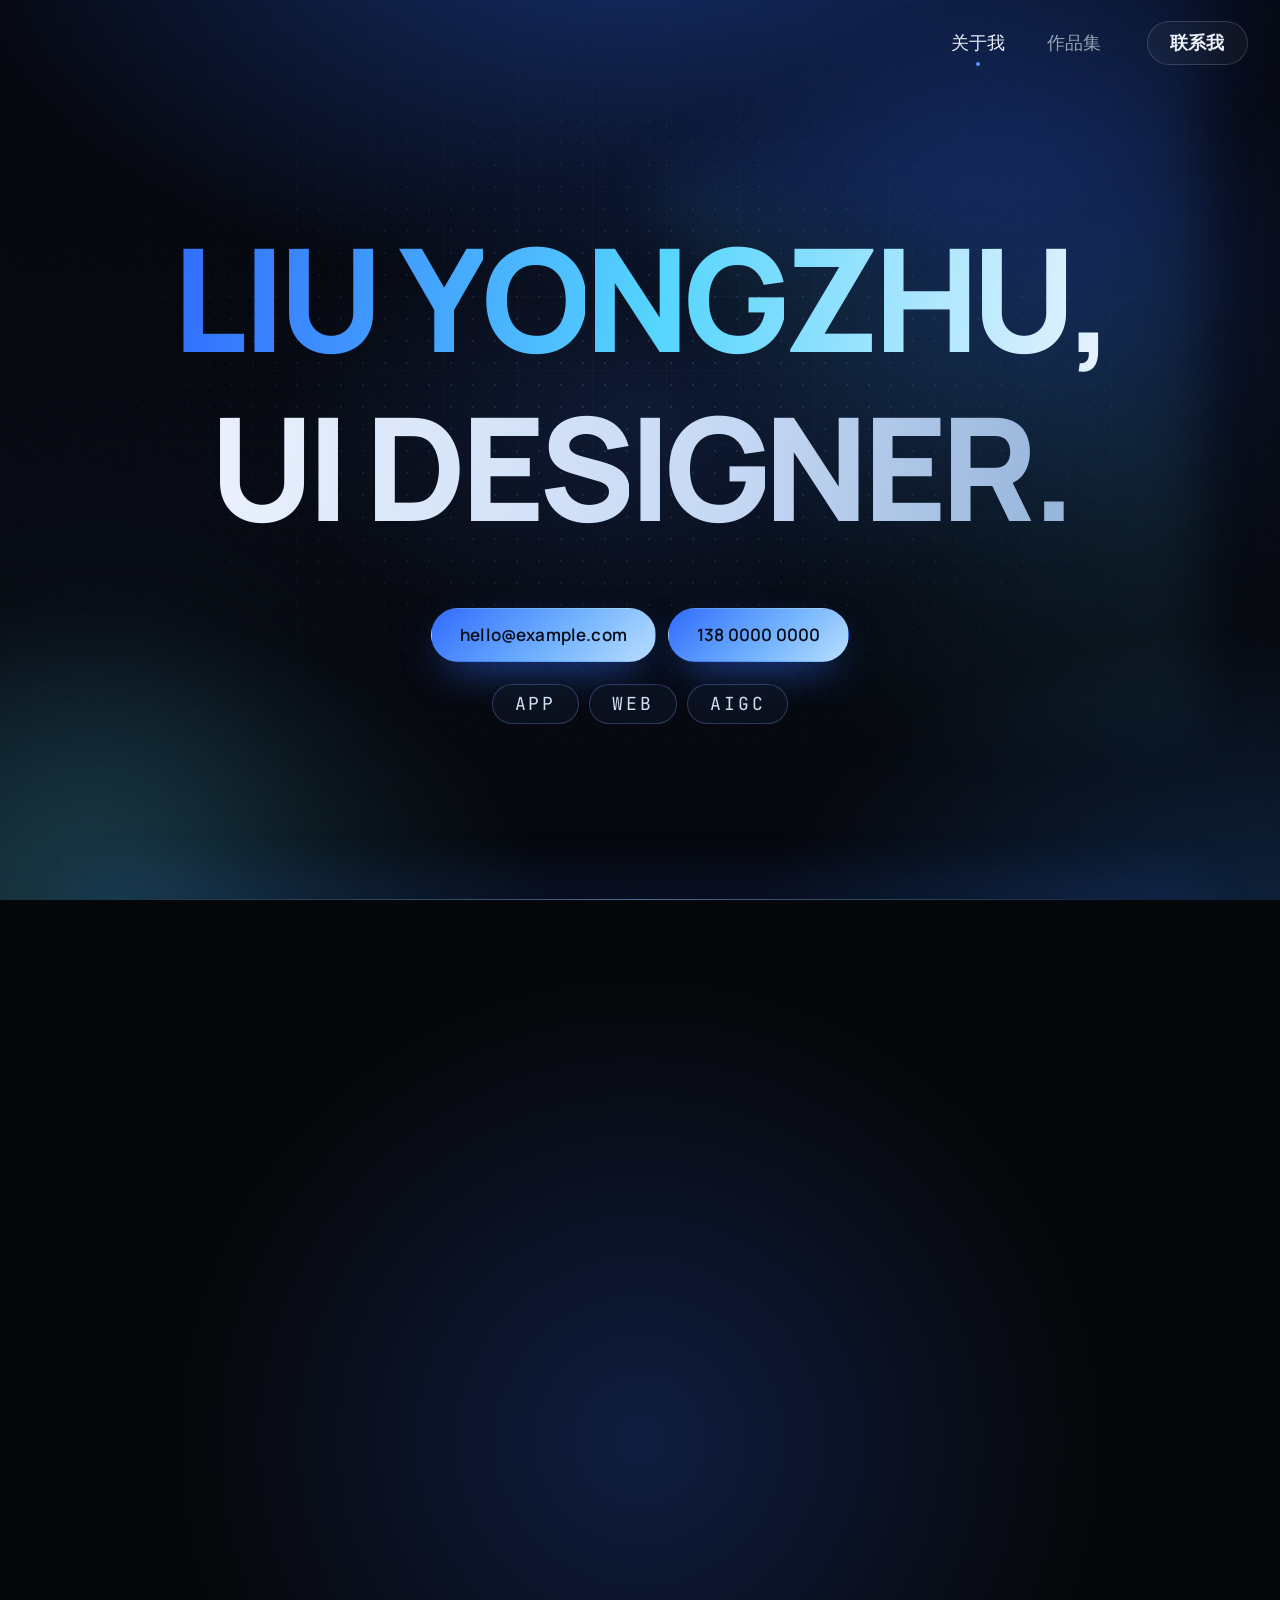
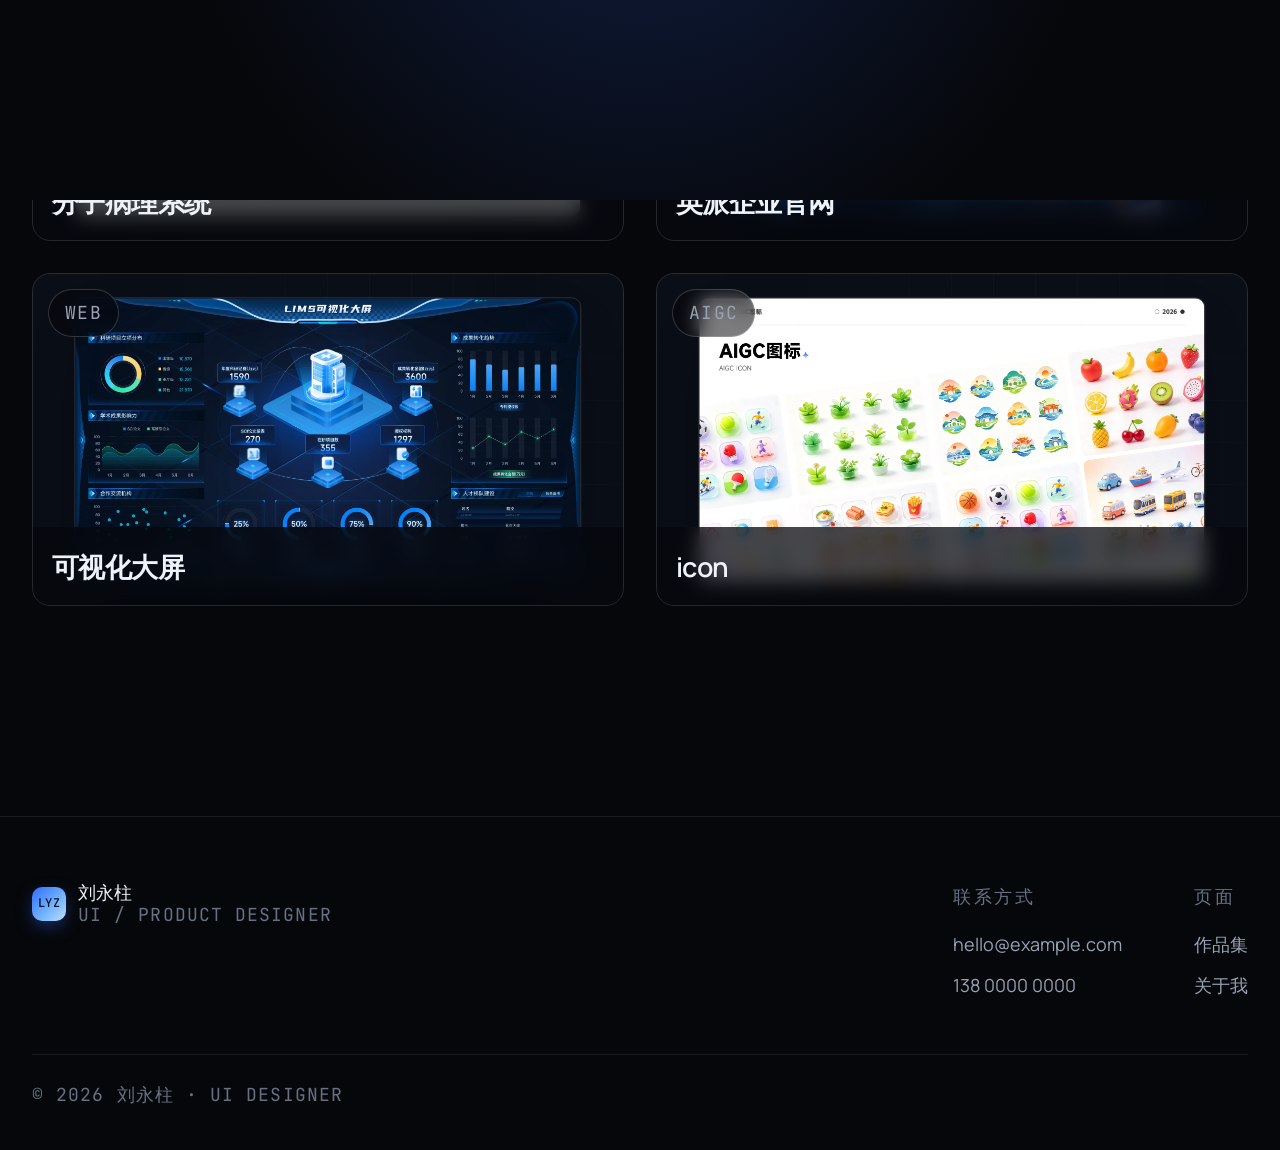
==== commit b8c036ec: "Refresh project covers and galleries with final art, lock portfolio to a single grid Swap covers and" ====
--- a/index.html
+++ b/index.html
@@ -139,16 +139,9 @@
         <div>
           <h2 class="section-title" data-reveal style="--d:.08s">作品集</h2>
         </div>
-        <div class="section-head__right" data-reveal style="--d:.12s">
-          <button class="view-toggle" id="viewToggle" type="button" data-mode="mosaic" aria-label="切换展示方式" title="切换展示方式">
-            <svg class="ico ico--arc" viewBox="0 0 24 24" aria-hidden="true"><rect x="3" y="9" width="3" height="8" rx="1"/><rect x="9" y="6" width="3" height="14" rx="1"/><rect x="15" y="4" width="3" height="17" rx="1"/><rect x="21" y="7" width="3" height="13" rx="1"/></svg>
-            <svg class="ico ico--grid" viewBox="0 0 24 24" aria-hidden="true"><rect x="4" y="4" width="7" height="7" rx="1"/><rect x="13" y="4" width="7" height="7" rx="1"/><rect x="4" y="13" width="7" height="7" rx="1"/><rect x="13" y="13" width="7" height="7" rx="1"/></svg>
-            <svg class="ico ico--mosaic" viewBox="0 0 24 24" aria-hidden="true"><rect x="3" y="3" width="10" height="10" rx="1"/><rect x="15" y="3" width="6" height="6" rx="1"/><rect x="15" y="11" width="6" height="10" rx="1"/><rect x="3" y="15" width="10" height="6" rx="1"/></svg>
-          </button>
-        </div>
-      </div>
-
-      <div class="work-grid is-mosaic">
+      </div>
+
+      <div class="work-grid">
         <!-- 01 等我民宿 -->
         <a class="work-card" href="work/dengwo.html" data-reveal="scale" style="--d:0s">
           <div class="cover cover--work">
@@ -167,7 +160,7 @@
         <a class="work-card" href="work/housekeeper.html" data-reveal="scale" style="--d:.08s">
           <div class="cover cover--work">
             <span class="cover__art" aria-hidden="true">
-              <img class="cover__shot cover__shot--phone" src="assets/img/housekeeper/home.jpg" alt=""></span><span class="work-card__arrow" aria-hidden="true">↗</span>
+              <img class="cover__shot cover__shot--wide" src="assets/img/housekeeper2/01.jpg" alt=""></span><span class="work-card__arrow" aria-hidden="true">↗</span>
           </div>
           <div class="work-card__info">
             <div class="work-card__top">
@@ -181,7 +174,7 @@
         <a class="work-card" href="work/pathology.html" data-reveal="scale" style="--d:.16s">
           <div class="cover cover--work">
             <span class="cover__art" aria-hidden="true">
-              <img class="cover__shot cover__shot--wide" src="assets/img/pathology/home.jpg" alt=""></span><span class="work-card__arrow" aria-hidden="true">↗</span>
+              <img class="cover__shot cover__shot--wide" src="assets/img/pathology2/01.jpg" alt=""></span><span class="work-card__arrow" aria-hidden="true">↗</span>
           </div>
           <div class="work-card__info">
             <div class="work-card__top">
@@ -195,7 +188,7 @@
         <a class="work-card" href="work/website.html" data-reveal="scale" style="--d:.24s">
           <div class="cover cover--work">
             <span class="cover__art" aria-hidden="true">
-              <img class="cover__shot cover__shot--wide" src="assets/img/website/home.jpg" alt=""></span><span class="work-card__arrow" aria-hidden="true">↗</span>
+              <img class="cover__shot cover__shot--wide" src="assets/img/website2/01.jpg" alt=""></span><span class="work-card__arrow" aria-hidden="true">↗</span>
           </div>
           <div class="work-card__info">
             <div class="work-card__top">
@@ -209,7 +202,7 @@
         <a class="work-card" href="work/dashboard.html" data-reveal="scale" style="--d:.32s">
           <div class="cover cover--work">
             <span class="cover__art" aria-hidden="true">
-              <img class="cover__shot cover__shot--wide" src="assets/img/dashboard/lims.svg" alt=""></span><span class="work-card__arrow" aria-hidden="true">↗</span>
+              <img class="cover__shot cover__shot--wide" src="assets/img/dashboard2/01.svg" alt=""></span><span class="work-card__arrow" aria-hidden="true">↗</span>
           </div>
           <div class="work-card__info">
             <div class="work-card__top">
@@ -223,15 +216,7 @@
         <a class="work-card" href="work/aigc-icon.html" data-reveal="scale" style="--d:.4s">
           <div class="cover cover--work">
             <span class="cover__art" aria-hidden="true">
-              <span class="icon-grid">
-                <span><svg viewBox="0 0 24 24"><path d="M4 5h16v14H4z"/><path d="M8 9h8M8 13h5"/></svg></span>
-                <span><svg viewBox="0 0 24 24"><circle cx="12" cy="12" r="7"/><path d="M12 6v6l4 2"/></svg></span>
-                <span><svg viewBox="0 0 24 24"><path d="M12 3l8 4.5v9L12 21l-8-4.5v-9z"/></svg></span>
-                <span><svg viewBox="0 0 24 24"><path d="M5 19V9l7-5 7 5v10"/><path d="M9 19v-6h6v6"/></svg></span>
-                <span><svg viewBox="0 0 24 24"><path d="M4 7h16v10H4z"/><path d="M9 12h6"/></svg></span>
-                <span><svg viewBox="0 0 24 24"><path d="M12 4v16M4 12h16"/></svg></span>
-              </span>
-            </span>
+              <img class="cover__shot cover__shot--wide" src="assets/img/aigc/01.jpg" alt=""></span>
             <span class="work-card__arrow" aria-hidden="true">↗</span>
           </div>
           <div class="work-card__info">
--- a/assets/css/main.css
+++ b/assets/css/main.css
@@ -6276,6 +6276,9 @@
 .case-gallery__phones .case-gallery__item + .case-gallery__item{margin-top:0}
 .case-gallery__item--phone{max-width:380px;margin-left:auto;margin-right:auto}
 .case-gallery__inner--icon{max-width:1100px}
+.case-gallery--spaced .case-gallery__item + .case-gallery__item{margin-top:32px}
+/* profile section hidden on the homepage */
+.section--profile{display:none}
 @media(max-width:980px){
   .case-gallery{padding:88px 0 56px}
   .case-gallery__inner{width:calc(100vw - 32px)}
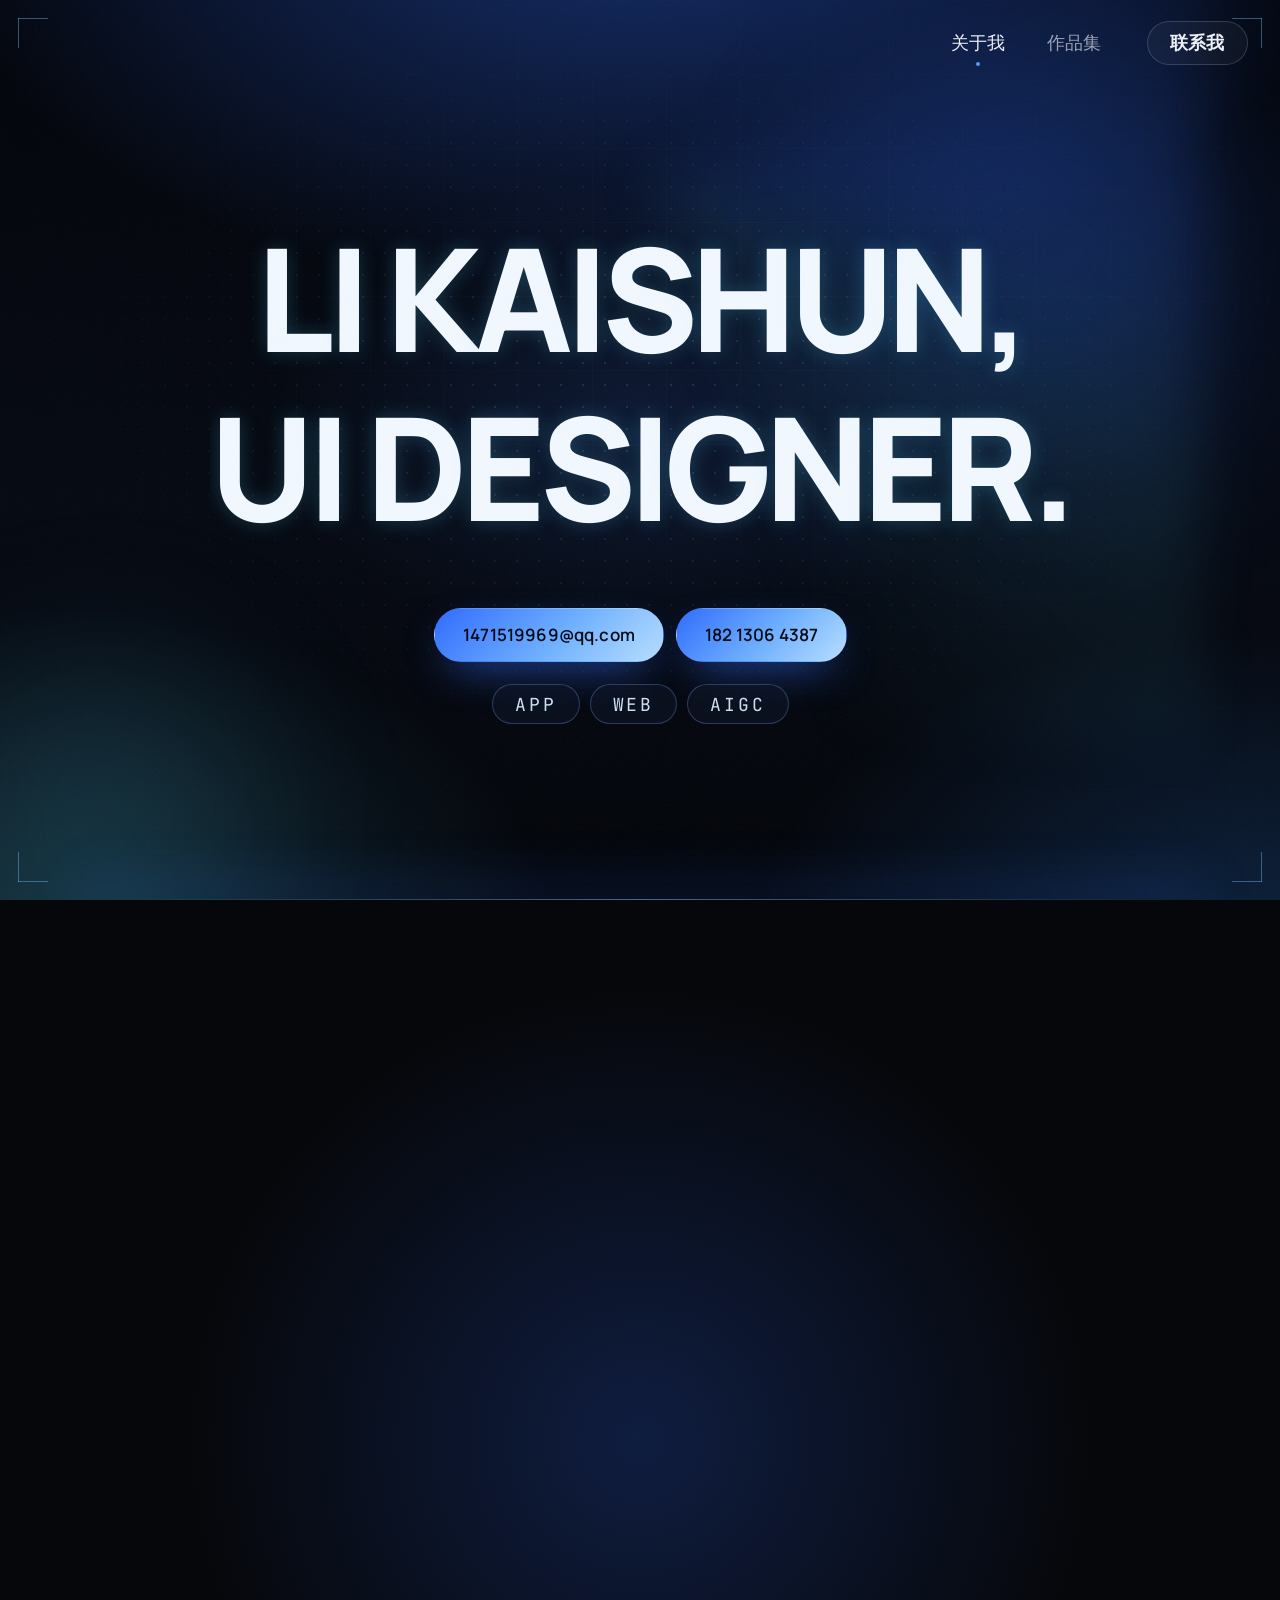
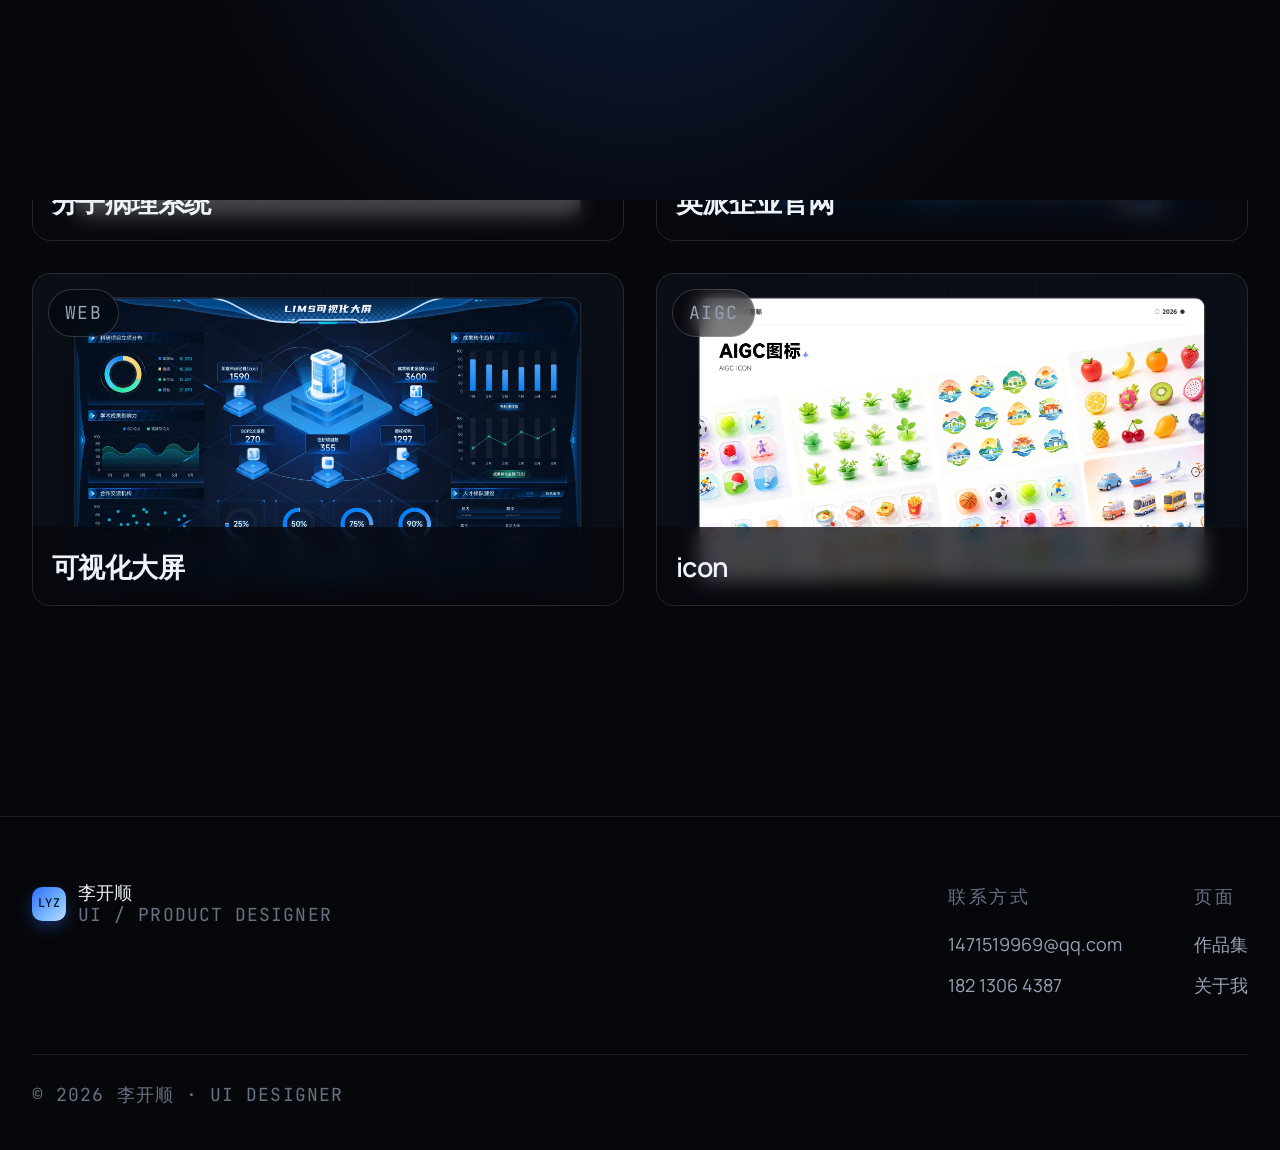
==== commit 3dfb7ba7: "Update identity and contact details Rename owner to Li Kaishun, switch email to 1471519969@qq.com, p" ====
--- a/index.html
+++ b/index.html
@@ -3,7 +3,7 @@
 <head>
 <meta charset="UTF-8">
 <meta name="viewport" content="width=device-width, initial-scale=1">
-<title>Portfolio · 刘永柱 UI 作品集 2026</title>
+<title>Portfolio · 李开顺 UI 作品集 2026</title>
 <meta name="description" content="2026 UI 作品集：C 端项目、WEB 与 AIGC 作品。">
 <meta name="theme-color" content="#06070a">
 <link rel="icon" href="assets/img/favicon.svg" type="image/svg+xml">
@@ -44,15 +44,15 @@
     <li><a href="index.html#work"><span>作品集</span><span class="idx">02</span></a></li>
   </ul>
   <div class="drawer__foot">
-    <span>刘永柱 · UI 设计</span>
-    <a href="mailto:hello@example.com">hello@example.com</a>
+    <span>李开顺 · UI 设计</span>
+    <a href="mailto:1471519969@qq.com">1471519969@qq.com</a>
   </div>
 </div>
 
 <main id="main">
 
   <!-- BANNER -->
-  <section class="hero hero--center">
+  <section class="hero hero--center" id="heroStage">
     <div class="hero__bg" aria-hidden="true">
       <span class="hero__tech"></span>
       <span class="hero__scan"></span>
@@ -60,17 +60,22 @@
       <span class="hero__grid"></span>
       <span class="hero__glow hero__glow--a"></span>
       <span class="hero__glow hero__glow--b"></span>
-    </div>
+      <span class="hero__sheen"></span>
+    </div>
+
+    <span class="hero__spot" aria-hidden="true"></span>
+    <span class="hero__frame" aria-hidden="true"></span>
+    <span class="hero__crt" aria-hidden="true"></span>
 
     <div class="container container--wide hero__inner">
       <div class="hero__copy hero__copy--center">
         <h1 class="hero__title hero__title--display">
-          <span class="line"><span>LIU YONGZHU,</span></span>
+          <span class="line"><span>LI KAISHUN,</span></span>
           <span class="line"><span>UI DESIGNER.</span></span>
         </h1>
         <div class="hero__actions">
-          <a class="btn btn--primary" href="mailto:hello@example.com">hello@example.com</a>
-          <a class="btn btn--primary" href="tel:13800000000">138 0000 0000</a>
+          <a class="btn btn--primary" href="mailto:1471519969@qq.com">1471519969@qq.com</a>
+          <a class="btn btn--primary" href="tel:18213064387">182 1306 4387</a>
         </div>
         <div class="hero__tags">
           <span>APP</span>
@@ -238,15 +243,15 @@
       <div class="footer__brand">
         <span class="brand__mark">LYZ</span>
         <div class="brand__meta">
-          <span>刘永柱</span>
+          <span>李开顺</span>
           <span>UI / Product Designer</span>
         </div>
       </div>
       <div class="footer__cols">
         <div class="footer__col">
           <h4>联系方式</h4>
-          <a href="mailto:hello@example.com">hello@example.com</a>
-          <a href="tel:13800000000">138 0000 0000</a>
+          <a href="mailto:1471519969@qq.com">1471519969@qq.com</a>
+          <a href="tel:18213064387">182 1306 4387</a>
         </div>
         <div class="footer__col">
           <h4>页面</h4>
@@ -256,7 +261,7 @@
       </div>
     </div>
     <div class="footer__bottom">
-      <span>© <span id="year">2026</span> 刘永柱 · UI DESIGNER</span>
+      <span>© <span id="year">2026</span> 李开顺 · UI DESIGNER</span>
     </div>
   </div>
 </footer>
--- a/assets/css/main.css
+++ b/assets/css/main.css
@@ -1,5 +1,5 @@
-﻿/* =========================================================
-   Portfolio 2026 — 刘永柱 / UI Designer
+/* =========================================================
+   Portfolio 2026 — 李开顺 / UI Designer
    Design system: dark editorial, electric blue accent
    ========================================================= */
 
@@ -6203,7 +6203,7 @@
   display:flex;align-items:center;justify-content:space-between;gap:16px;padding:15px 18px;
   border-radius:14px;border:1px solid rgba(120,160,255,.14);background:rgba(255,255,255,.03);
 }
-.contact-modal__row span{font-family:var(--mono);font-size:11px;letter-spacing:.16em;text-transform:uppercase;color:var(--muted)}
+.contact-modal__row span{font-family:var(--mono);font-size:15px;letter-spacing:.14em;text-transform:uppercase;color:var(--muted)}
 .contact-modal__row b{font-size:16px;font-weight:500;letter-spacing:.01em;color:var(--ink)}
 .contact-modal__row a{color:inherit;text-decoration:none}
 .contact-modal__row a:hover{color:var(--blue-soft)}
@@ -6284,3 +6284,169 @@
   .case-gallery__inner{width:calc(100vw - 32px)}
   .case-gallery__phones{grid-template-columns:repeat(2,minmax(0,1fr));gap:14px}
 }
+
+/* =========================================================
+   HERO BANNER MOTION — 利落科技感：故障切入 / 锐利扫描 / HUD
+   仅作用首页 banner；prefers-reduced-motion 下全部关闭
+   ========================================================= */
+
+/* 0 · 把原有的柔光扫描条改锐、改快 */
+.hero__scan{
+  width:22%;
+  background:linear-gradient(90deg,transparent,rgba(84,214,255,.06) 40%,rgba(170,225,255,.24) 50%,rgba(84,214,255,.06) 60%,transparent);
+  filter:blur(2px);
+  animation-duration:6s;
+}
+
+/* 1 · 标题：硬切入 + 色散故障（JS 拆字后由 .is-split 接管） */
+.hero__title--display{--gx-a:rgba(84,214,255,.72);--gx-b:rgba(255,64,120,.55)}
+.hero__title--display .line{perspective:none}
+.hero__title--display.is-split .line > span{
+  animation:none!important;transform:none!important;opacity:1!important;
+}
+.hero__title--display .hch{
+  display:inline-block;white-space:pre;
+  color:#f2f8ff;
+  opacity:0;
+  transform:translate3d(0,104%,0) scaleY(1.16);
+  transform-origin:50% 100%;
+  backface-visibility:hidden;
+  will-change:transform,opacity;
+  text-shadow:0 0 20px rgba(84,214,255,.22);
+  animation:
+    hchSnap .42s cubic-bezier(.2,.95,.2,1) calc(var(--hero-delay,.06s) + var(--i,0) * 13ms) forwards,
+    hchGlitch 6.4s steps(1,end) calc(var(--hero-delay,.06s) + var(--i,0) * 13ms + 1.6s) infinite;
+}
+@keyframes hchSnap{
+  0%{opacity:0;transform:translate3d(0,104%,0) scaleY(1.16);text-shadow:3px 0 var(--gx-a),-3px 0 var(--gx-b)}
+  30%{opacity:1}
+  55%{transform:translate3d(0,0,0) scaleY(1);text-shadow:1px 0 var(--gx-a),-1px 0 var(--gx-b)}
+  100%{opacity:1;transform:none;text-shadow:0 0 20px rgba(84,214,255,.22)}
+}
+@keyframes hchGlitch{
+  0%{text-shadow:2px 0 var(--gx-a),-2px 0 var(--gx-b);transform:translate3d(1px,0,0) skewX(-1.2deg)}
+  1.4%{text-shadow:0 0 20px rgba(84,214,255,.22);transform:none}
+  2.8%{text-shadow:-3px 0 var(--gx-a),3px 0 var(--gx-b);transform:translate3d(-1px,0,0)}
+  4.2%{text-shadow:0 0 20px rgba(84,214,255,.22);transform:none}
+  100%{text-shadow:0 0 20px rgba(84,214,255,.22);transform:none}
+}
+.hero__title--display.is-split{animation:titleJit 8.5s steps(1,end) 2.4s infinite}
+@keyframes titleJit{
+  0%{transform:none;filter:none}
+  .6%{transform:translate3d(-2px,1px,0);filter:brightness(1.2) saturate(1.1)}
+  1.4%{transform:translate3d(2px,-1px,0)}
+  2.2%{transform:none;filter:none}
+  100%{transform:none;filter:none}
+}
+
+/* 2 · 锐利扫描光条（竖向快扫） */
+.hero__sheen{
+  position:absolute;top:-15%;bottom:-15%;left:0;width:15%;
+  background:linear-gradient(90deg,
+    transparent 0%,
+    rgba(84,214,255,.04) 26%,
+    rgba(150,235,255,.5) 49%,
+    rgba(255,255,255,.7) 51%,
+    rgba(84,214,255,.04) 74%,
+    transparent 100%);
+  mix-blend-mode:screen;
+  opacity:0;
+  transform:translate3d(-120%,0,0) skewX(-14deg);
+  animation:heroSheen 6.2s cubic-bezier(.35,0,.15,1) 1s infinite;
+}
+@keyframes heroSheen{
+  0%{transform:translate3d(-120%,0,0) skewX(-14deg);opacity:0}
+  1.5%{opacity:1}
+  10%{transform:translate3d(780%,0,0) skewX(-14deg);opacity:0}
+  100%{transform:translate3d(780%,0,0) skewX(-14deg);opacity:0}
+}
+
+/* 3 · CRT 行扫描（横向亮线自上而下） */
+.hero__crt{
+  position:absolute;inset:0;pointer-events:none;
+  background:linear-gradient(to bottom,
+    transparent calc(50% - 1px),
+    rgba(150,235,255,.55) 50%,
+    transparent calc(50% + 1px));
+  mix-blend-mode:screen;
+  opacity:0;
+  transform:translate3d(0,-100%,0);
+  animation:heroCrt 7s linear 1.4s infinite;
+}
+@keyframes heroCrt{
+  0%{transform:translate3d(0,-100%,0);opacity:0}
+  3%{opacity:.55}
+  62%{opacity:.35}
+  88%{opacity:0}
+  100%{transform:translate3d(0,100%,0);opacity:0}
+}
+
+/* 4 · HUD 四角框 */
+.hero__frame{
+  --hud:rgba(120,200,255,.4);
+  position:absolute;inset:18px;pointer-events:none;opacity:0;
+  background-image:
+    linear-gradient(var(--hud),var(--hud)),linear-gradient(var(--hud),var(--hud)),
+    linear-gradient(var(--hud),var(--hud)),linear-gradient(var(--hud),var(--hud)),
+    linear-gradient(var(--hud),var(--hud)),linear-gradient(var(--hud),var(--hud)),
+    linear-gradient(var(--hud),var(--hud)),linear-gradient(var(--hud),var(--hud));
+  background-repeat:no-repeat;
+  background-size:
+    30px 1px,1px 30px,30px 1px,1px 30px,
+    30px 1px,1px 30px,30px 1px,1px 30px;
+  background-position:
+    left top,left top,right top,right top,
+    left bottom,left bottom,right bottom,right bottom;
+  animation:hudIn .4s steps(3,end) 1.05s forwards;
+}
+@keyframes hudIn{from{opacity:0;transform:scale(1.012)}to{opacity:1;transform:none}}
+
+/* 5 · 鼠标准星 + 冷光 */
+.hero__spot{
+  position:absolute;inset:0;opacity:0;
+  background:radial-gradient(190px circle at var(--mx,50%) var(--my,40%),rgba(120,205,255,.15),rgba(120,205,255,.04) 44%,transparent 68%);
+  mix-blend-mode:screen;
+  transition:opacity .22s linear;
+}
+.hero__spot::before,.hero__spot::after{
+  content:"";position:absolute;background:rgba(130,210,255,.26);
+}
+.hero__spot::before{left:var(--mx,50%);top:0;bottom:0;width:1px}
+.hero__spot::after{top:var(--my,40%);left:0;right:0;height:1px}
+.hero__spot.is-on{opacity:1}
+
+/* 6 · 背景与文案分层视差（--px/--py 由 main.js 写入） */
+#heroStage .hero__bg{
+  transform:translate3d(calc(var(--px,0) * 12px),calc(var(--py,0) * 12px),0);
+}
+#heroStage .hero__copy{
+  transform:translate3d(calc(var(--px,0) * -7px),calc(var(--py,0) * -7px),0);
+}
+#heroStage .hero__bg,#heroStage .hero__copy{will-change:transform}
+
+/* 7 · 按钮 / 标签硬切入 */
+.hero--center .hero__actions{opacity:0;animation:hudCut .26s steps(2,end) .70s forwards}
+.hero--center .hero__tags{opacity:0;animation:hudCut .26s steps(2,end) .84s forwards}
+@keyframes hudCut{from{opacity:0;transform:translateY(10px)}to{opacity:1;transform:none}}
+
+/* 8 · 点阵呼吸 */
+.hero__tech{animation:techPulse 5.6s steps(6,end) 1.2s infinite}
+@keyframes techPulse{0%,100%{opacity:.95}50%{opacity:.72}}
+
+/* 9 · 无障碍：减少动态 */
+@media(prefers-reduced-motion:reduce){
+  .hero__title--display .hch{opacity:1;transform:none;animation:none;text-shadow:none}
+  .hero__title--display.is-split{animation:none}
+  .hero__sheen,.hero__crt,.hero__spot,.hero__frame{display:none}
+  #heroStage .hero__bg,#heroStage .hero__copy{transform:none;will-change:auto}
+  .hero--center .hero__actions,.hero--center .hero__tags{opacity:1;transform:none;animation:none}
+  .hero__tech{animation:none}
+}
+
+/* 10 · 移动端收敛 */
+@media(max-width:860px){.hero__frame{inset:12px}}
+@media(max-width:640px){
+  .hero__frame{inset:10px}
+  .hero__crt{display:none}
+  .hero__sheen{width:26%}
+}
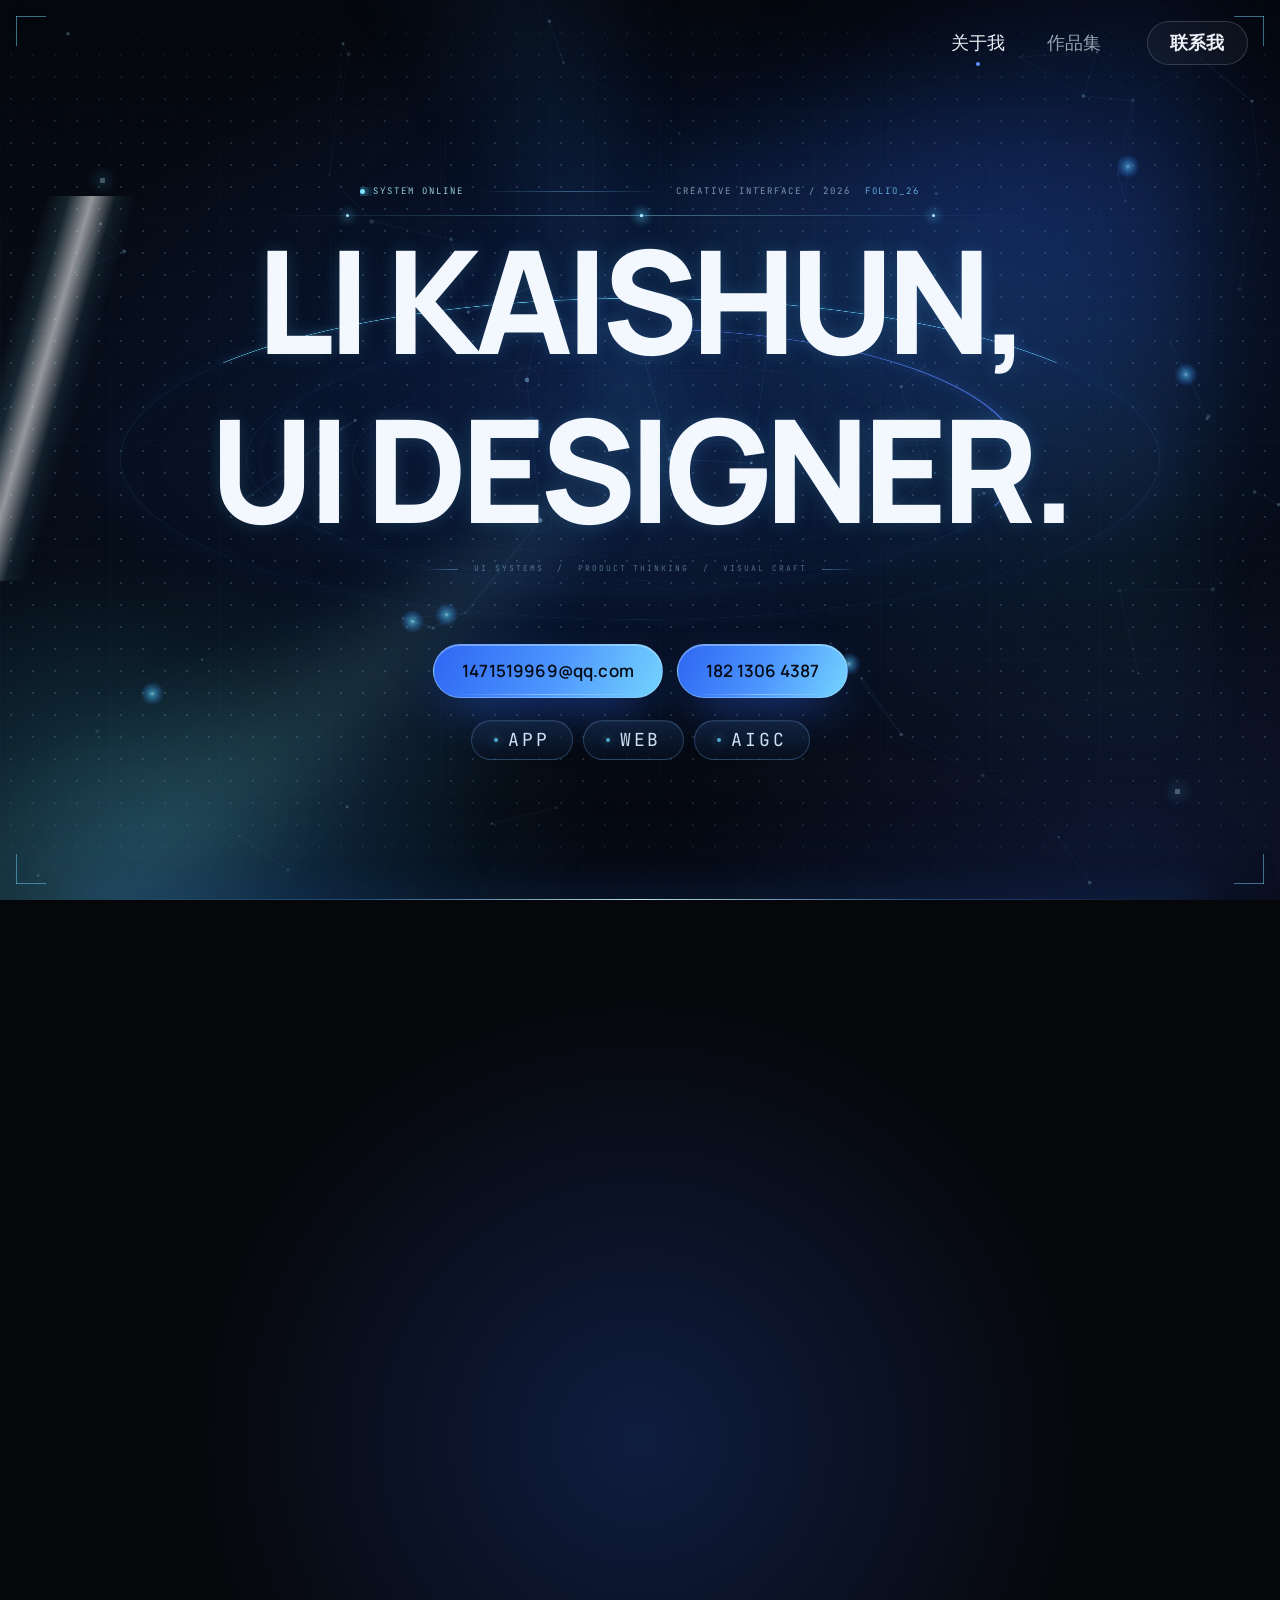
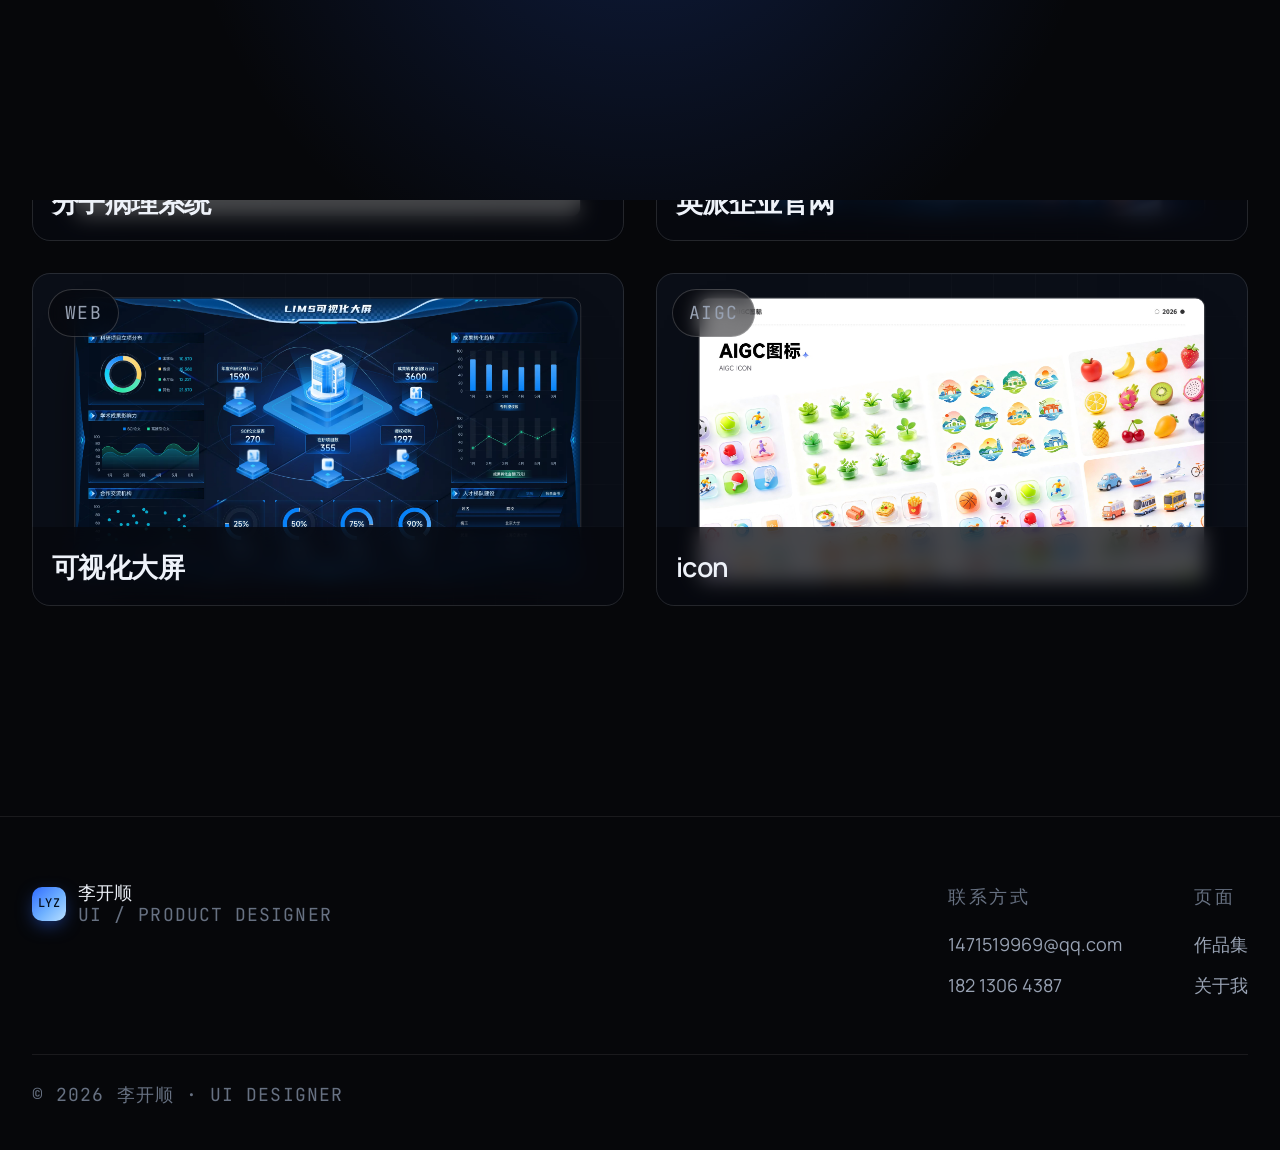
==== commit b6511f52: "Add hero tech backdrop and gallery spacing, refresh dengwo gallery art - Add animated tech backdrop " ====
--- a/index.html
+++ b/index.html
@@ -54,6 +54,11 @@
   <!-- BANNER -->
   <section class="hero hero--center" id="heroStage">
     <div class="hero__bg" aria-hidden="true">
+      <canvas class="hero__canvas" id="heroCanvas"></canvas>
+      <span class="hero__orbit hero__orbit--a"></span>
+      <span class="hero__orbit hero__orbit--b"></span>
+      <span class="hero__datum hero__datum--a"></span>
+      <span class="hero__datum hero__datum--b"></span>
       <span class="hero__tech"></span>
       <span class="hero__scan"></span>
       <span class="hero__beam"></span>
@@ -69,10 +74,24 @@
 
     <div class="container container--wide hero__inner">
       <div class="hero__copy hero__copy--center">
-        <h1 class="hero__title hero__title--display">
-          <span class="line"><span>LI KAISHUN,</span></span>
-          <span class="line"><span>UI DESIGNER.</span></span>
-        </h1>
+        <div class="hero__status" aria-hidden="true">
+          <span class="hero__status-live"><i></i> SYSTEM ONLINE</span>
+          <span class="hero__status-rule"></span>
+          <span>CREATIVE INTERFACE / 2026</span>
+          <span class="hero__status-code">FOLIO_26</span>
+        </div>
+        <div class="hero__title-stage">
+          <span class="hero__title-axis" aria-hidden="true"><i></i></span>
+          <h1 class="hero__title hero__title--display">
+            <span class="line"><span>LI KAISHUN,</span></span>
+            <span class="line"><span>UI DESIGNER.</span></span>
+          </h1>
+          <span class="hero__title-meta" aria-hidden="true">
+            <i></i>
+            UI SYSTEMS&nbsp;&nbsp;/&nbsp;&nbsp;PRODUCT THINKING&nbsp;&nbsp;/&nbsp;&nbsp;VISUAL CRAFT
+            <i></i>
+          </span>
+        </div>
         <div class="hero__actions">
           <a class="btn btn--primary" href="mailto:1471519969@qq.com">1471519969@qq.com</a>
           <a class="btn btn--primary" href="tel:18213064387">182 1306 4387</a>
--- a/assets/css/main.css
+++ b/assets/css/main.css
@@ -6450,3 +6450,632 @@
   .hero__crt{display:none}
   .hero__sheen{width:26%}
 }
+
+/* =========================================================
+   HERO MOTION V2 — luminous circuit field / perspective HUD
+   ========================================================= */
+
+#heroStage{
+  --hero-cyan:rgba(111,224,255,.78);
+  --hero-blue:rgba(67,126,255,.62);
+  --mx:50%;
+  --my:46%;
+  isolation:isolate;
+  background:
+    radial-gradient(900px 560px at 50% 42%,rgba(30,98,255,.18),transparent 68%),
+    radial-gradient(620px 380px at 12% 92%,rgba(73,219,255,.12),transparent 72%),
+    radial-gradient(620px 380px at 88% 92%,rgba(76,108,255,.12),transparent 72%),
+    linear-gradient(180deg,#02050b 0%,#050b17 54%,#03060c 100%);
+}
+
+#heroStage::before{
+  content:"";
+  position:absolute;
+  inset:-42%;
+  pointer-events:none;
+  background:conic-gradient(
+    from 90deg at 50% 50%,
+    transparent 0 31%,
+    rgba(64,146,255,.08) 36%,
+    rgba(129,230,255,.14) 39%,
+    transparent 43% 66%,
+    rgba(64,146,255,.08) 71%,
+    transparent 76%
+  );
+  filter:blur(24px);
+  animation:heroAurora 22s linear infinite;
+  z-index:0;
+}
+
+#heroStage::after{
+  width:min(1240px,88%);
+  background:linear-gradient(90deg,transparent,rgba(64,151,255,.42),rgba(196,245,255,.92),rgba(64,151,255,.42),transparent);
+  box-shadow:0 0 34px 3px rgba(55,144,255,.34),0 0 96px 18px rgba(40,105,255,.12);
+  z-index:2;
+}
+
+#heroStage .hero__bg{
+  z-index:1;
+  overflow:hidden;
+  transform:translate3d(calc(var(--px,0) * 8px),calc(var(--py,0) * 8px),0);
+}
+
+.hero__canvas{
+  position:absolute;
+  inset:0;
+  width:100%;
+  height:100%;
+  opacity:.78;
+  mix-blend-mode:screen;
+}
+
+.hero__orbit{
+  position:absolute;
+  left:50%;
+  top:51%;
+  width:min(1040px,118vw);
+  aspect-ratio:1;
+  border:1px solid rgba(83,174,255,.12);
+  border-radius:50%;
+  transform:translate(-50%,-50%) rotateX(72deg) rotateZ(0deg);
+  box-shadow:
+    inset 0 0 70px rgba(54,126,255,.035),
+    0 0 60px rgba(54,126,255,.055);
+  transform-style:preserve-3d;
+}
+
+.hero__orbit::before,
+.hero__orbit::after{
+  content:"";
+  position:absolute;
+  border-radius:50%;
+}
+
+.hero__orbit::before{
+  inset:12%;
+  border:1px dashed rgba(115,215,255,.13);
+}
+
+.hero__orbit::after{
+  inset:-2px;
+  border-top:2px solid var(--hero-cyan);
+  border-right:1px solid transparent;
+  border-bottom:1px solid transparent;
+  border-left:1px solid transparent;
+  filter:drop-shadow(0 0 8px rgba(96,214,255,.8));
+}
+
+.hero__orbit--a{
+  animation:heroOrbit 24s linear infinite;
+}
+
+.hero__orbit--b{
+  width:min(760px,88vw);
+  border-color:rgba(75,120,255,.1);
+  transform:translate(-50%,-50%) rotateX(70deg) rotateZ(58deg);
+  animation:heroOrbitAlt 18s linear infinite reverse;
+}
+
+.hero__orbit--b::after{
+  border-top-color:rgba(88,128,255,.7);
+  filter:drop-shadow(0 0 9px rgba(75,119,255,.8));
+}
+
+.hero__datum{
+  position:absolute;
+  width:92px;
+  height:92px;
+  opacity:.34;
+  background:
+    linear-gradient(90deg,rgba(114,215,255,.65) 0 1px,transparent 1px) 0 0/100% 1px no-repeat,
+    linear-gradient(180deg,rgba(114,215,255,.65) 0 1px,transparent 1px) 0 0/1px 100% no-repeat;
+}
+
+.hero__datum::after{
+  content:"";
+  position:absolute;
+  width:5px;
+  height:5px;
+  background:#b8ecff;
+  box-shadow:0 0 13px 3px rgba(86,205,255,.72);
+  animation:heroDatum 4.8s ease-in-out infinite;
+}
+
+.hero__datum--a{
+  left:8%;
+  top:20%;
+  transform:rotate(180deg);
+}
+
+.hero__datum--a::after{
+  right:-2px;
+  bottom:-2px;
+}
+
+.hero__datum--b{
+  right:8%;
+  bottom:12%;
+}
+
+.hero__datum--b::after{
+  right:-2px;
+  bottom:-2px;
+  animation-delay:-2.4s;
+}
+
+.hero__tech{
+  opacity:.82;
+  background-image:
+    radial-gradient(rgba(142,210,255,.22) 1px,transparent 1px),
+    linear-gradient(90deg,rgba(94,162,255,.035) 1px,transparent 1px),
+    linear-gradient(rgba(94,162,255,.035) 1px,transparent 1px);
+  background-size:22px 22px,110px 110px,110px 110px;
+  mask-image:
+    radial-gradient(ellipse 72% 68% at 50% 48%,#000 4%,transparent 78%),
+    linear-gradient(to bottom,transparent,#000 18%,#000 82%,transparent);
+  -webkit-mask-image:
+    radial-gradient(ellipse 72% 68% at 50% 48%,#000 4%,transparent 78%),
+    linear-gradient(to bottom,transparent,#000 18%,#000 82%,transparent);
+}
+
+.hero__scan{
+  width:19%;
+  background:linear-gradient(90deg,transparent,rgba(63,160,255,.03) 30%,rgba(139,236,255,.12) 48%,rgba(230,252,255,.44) 50%,rgba(89,207,255,.13) 52%,transparent);
+  filter:blur(1px);
+  animation-duration:5.2s;
+  opacity:.8;
+}
+
+.hero__sheen{
+  width:12%;
+  background:linear-gradient(90deg,transparent,rgba(52,143,255,.04) 32%,rgba(152,237,255,.42) 49%,rgba(255,255,255,.78) 51%,rgba(88,202,255,.05) 70%,transparent);
+  animation-duration:7.4s;
+}
+
+.hero__crt{
+  background:linear-gradient(to bottom,transparent calc(50% - 1px),rgba(183,239,255,.68) 50%,transparent calc(50% + 1px));
+  filter:drop-shadow(0 0 10px rgba(85,199,255,.6));
+  animation-duration:8.5s;
+}
+
+.hero__beam{
+  opacity:.72;
+  filter:blur(38px);
+  animation-duration:30s;
+}
+
+#heroStage .hero__copy{
+  transform:translate3d(calc(var(--px,0) * -4px),calc(var(--py,0) * -4px),0);
+}
+
+.hero__status{
+  position:relative;
+  display:flex;
+  align-items:center;
+  justify-content:center;
+  gap:14px;
+  min-width:min(560px,76vw);
+  margin:0 0 18px;
+  color:rgba(191,220,245,.64);
+  font-family:var(--mono);
+  font-size:9px;
+  line-height:1;
+  letter-spacing:.22em;
+  text-transform:uppercase;
+  opacity:0;
+  clip-path:inset(0 50% 0 50%);
+  animation:heroStatusBoot .62s cubic-bezier(.16,1,.3,1) .16s forwards;
+}
+
+.hero__status-live{
+  display:inline-flex;
+  align-items:center;
+  gap:8px;
+  color:rgba(176,239,255,.84);
+  white-space:nowrap;
+}
+
+.hero__status-live i{
+  width:5px;
+  height:5px;
+  border-radius:50%;
+  background:#7fe5ff;
+  box-shadow:0 0 0 4px rgba(85,201,255,.08),0 0 12px 2px rgba(85,201,255,.85);
+  animation:heroSignal 2.2s ease-in-out infinite;
+}
+
+.hero__status-rule{
+  flex:1;
+  height:1px;
+  min-width:26px;
+  background:linear-gradient(90deg,transparent,rgba(117,200,255,.38),transparent);
+  transform:scaleX(0);
+  transform-origin:50% 50%;
+  animation:heroRule 1.1s var(--ease) .46s forwards;
+}
+
+.hero__status-code{
+  color:rgba(117,204,255,.8);
+  white-space:nowrap;
+}
+
+.hero__title-stage{
+  position:relative;
+  width:100%;
+  padding:10px 0 22px;
+}
+
+.hero__title-axis{
+  position:absolute;
+  top:1px;
+  left:5%;
+  right:5%;
+  z-index:0;
+  height:1px;
+  background:linear-gradient(90deg,transparent,rgba(81,171,255,.1) 12%,rgba(144,229,255,.42) 50%,rgba(81,171,255,.1) 88%,transparent);
+  opacity:0;
+  transform:scaleX(.2);
+  animation:heroAxis 1.15s var(--ease) .42s forwards;
+}
+
+.hero__title-axis::before,
+.hero__title-axis::after,
+.hero__title-axis i::before,
+.hero__title-axis i::after{
+  content:"";
+  position:absolute;
+  width:3px;
+  height:3px;
+  border-radius:50%;
+  background:#a9ebff;
+  box-shadow:0 0 10px 2px rgba(88,205,255,.7);
+}
+
+.hero__title-axis::before{left:12%;top:-1px}
+.hero__title-axis::after{right:12%;top:-1px}
+.hero__title-axis i::before{left:50%;top:-1px}
+.hero__title-axis i::after{left:50%;top:-1px;animation:heroNodePulse 2.4s ease-out .9s infinite}
+
+.hero__title--display{
+  position:relative;
+  z-index:1;
+  text-shadow:0 0 1px rgba(255,255,255,.4);
+}
+
+.hero__title--display.has-boot .line > span{
+  animation:none!important;
+  transform:none!important;
+}
+
+.hero-char{
+  position:relative;
+  display:inline-block;
+  white-space:pre;
+  color:#f4f9ff;
+  opacity:0;
+  transform:translate3d(0,112%,0) rotateX(-72deg) scaleY(1.28);
+  transform-origin:50% 100%;
+  backface-visibility:hidden;
+  will-change:transform,opacity;
+  animation:heroCharBoot .78s cubic-bezier(.16,1,.3,1) var(--char-delay,0ms) forwards;
+}
+
+.hero-char::before,
+.hero-char::after{
+  content:attr(data-char);
+  position:absolute;
+  inset:0;
+  pointer-events:none;
+  opacity:0;
+  text-shadow:0 0 12px currentColor;
+  animation:heroChroma .48s steps(3,end) var(--char-delay,0ms) 1;
+}
+
+.hero-char::before{
+  color:#28bfff;
+  transform:translate3d(4px,0,0);
+}
+
+.hero-char::after{
+  color:#ff3e8b;
+  transform:translate3d(-4px,0,0);
+}
+
+.hero__title--display::after{
+  content:"";
+  position:absolute;
+  left:-8%;
+  top:-8%;
+  bottom:-3%;
+  width:11%;
+  pointer-events:none;
+  background:linear-gradient(90deg,transparent,rgba(146,233,255,.12),rgba(255,255,255,.58),rgba(146,233,255,.08),transparent);
+  mix-blend-mode:screen;
+  transform:skewX(-16deg) translateX(-160%);
+  animation:heroTitleSweep 7.8s cubic-bezier(.35,0,.2,1) 1.9s infinite;
+}
+
+.hero__title-meta{
+  display:flex;
+  align-items:center;
+  justify-content:center;
+  gap:16px;
+  margin-top:2px;
+  color:rgba(141,189,230,.52);
+  font-family:var(--mono);
+  font-size:8px;
+  line-height:1.2;
+  letter-spacing:.24em;
+  text-transform:uppercase;
+  opacity:0;
+  transform:translateY(8px);
+  animation:heroMetaBoot .55s var(--ease) 1.03s forwards;
+}
+
+.hero__title-meta i{
+  display:block;
+  width:34px;
+  height:1px;
+  background:linear-gradient(90deg,transparent,rgba(112,207,255,.44));
+}
+
+.hero__title-meta i:last-child{
+  transform:scaleX(-1);
+}
+
+.hero--center .hero__actions{
+  position:relative;
+  z-index:2;
+  gap:14px;
+  opacity:0;
+  animation:heroControlsBoot .64s cubic-bezier(.16,1,.3,1) 1.14s forwards;
+}
+
+.hero--center .hero__actions .btn--primary{
+  overflow:hidden;
+  border:1px solid rgba(174,226,255,.46);
+  background:linear-gradient(115deg,#2c65f4 0%,#4b95ff 52%,#75d5ff 100%);
+  box-shadow:
+    0 18px 50px -18px rgba(47,107,255,.96),
+    inset 0 1px 0 rgba(255,255,255,.34);
+}
+
+.hero--center .hero__actions .btn--primary::before{
+  content:"";
+  position:absolute;
+  inset:-60% -35%;
+  background:linear-gradient(100deg,transparent 35%,rgba(255,255,255,.8) 50%,transparent 65%);
+  transform:translateX(-80%) skewX(-18deg);
+  transition:transform .58s cubic-bezier(.16,1,.3,1);
+  pointer-events:none;
+}
+
+.hero--center .hero__actions .btn--primary::after{
+  content:"";
+  position:absolute;
+  left:14px;
+  right:14px;
+  bottom:2px;
+  height:1px;
+  background:linear-gradient(90deg,transparent,rgba(255,255,255,.75),transparent);
+  opacity:.5;
+}
+
+.hero--center .hero__actions .btn--primary:hover{
+  transform:translateY(-2px);
+  border-color:rgba(220,247,255,.9);
+  box-shadow:
+    0 23px 62px -16px rgba(58,151,255,1),
+    0 0 28px rgba(91,196,255,.24),
+    inset 0 1px 0 rgba(255,255,255,.42);
+}
+
+.hero--center .hero__actions .btn--primary:hover::before{
+  transform:translateX(80%) skewX(-18deg);
+}
+
+.hero--center .hero__tags{
+  position:relative;
+  z-index:2;
+  opacity:0;
+  animation:heroTagsBoot .6s cubic-bezier(.16,1,.3,1) 1.36s forwards;
+}
+
+.hero--center .hero__tags span{
+  position:relative;
+  border-color:rgba(115,182,255,.26);
+  background:linear-gradient(180deg,rgba(17,37,69,.72),rgba(8,18,35,.52));
+  box-shadow:inset 0 1px 0 rgba(255,255,255,.055);
+  transition:border-color .25s,color .25s,background .25s,transform .25s;
+}
+
+.hero--center .hero__tags span::before{
+  content:"";
+  width:4px;
+  height:4px;
+  margin-right:10px;
+  border-radius:50%;
+  background:rgba(103,214,255,.78);
+  box-shadow:0 0 10px rgba(81,198,255,.85);
+}
+
+.hero--center .hero__tags span:hover{
+  transform:translateY(-2px);
+  color:#effaff;
+  border-color:rgba(140,220,255,.56);
+  background:rgba(24,64,111,.62);
+}
+
+.hero__frame{
+  --hud:rgba(117,210,255,.5);
+  inset:16px;
+  filter:drop-shadow(0 0 7px rgba(64,167,255,.18));
+}
+
+.hero__spot{
+  background:
+    radial-gradient(220px circle at var(--mx,50%) var(--my,46%),rgba(105,205,255,.18),rgba(66,132,255,.05) 43%,transparent 70%);
+}
+
+.hero__spot::before,
+.hero__spot::after{
+  opacity:.65;
+  box-shadow:0 0 8px rgba(73,191,255,.22);
+}
+
+@keyframes heroAurora{
+  to{transform:rotate(360deg)}
+}
+
+@keyframes heroOrbit{
+  0%{transform:translate(-50%,-50%) rotateX(72deg) rotateZ(0deg)}
+  100%{transform:translate(-50%,-50%) rotateX(72deg) rotateZ(360deg)}
+}
+
+@keyframes heroOrbitAlt{
+  0%{transform:translate(-50%,-50%) rotateX(70deg) rotateZ(58deg)}
+  100%{transform:translate(-50%,-50%) rotateX(70deg) rotateZ(418deg)}
+}
+
+@keyframes heroDatum{
+  0%,100%{opacity:.32;transform:scale(.7)}
+  50%{opacity:1;transform:scale(1.15)}
+}
+
+@keyframes heroStatusBoot{
+  0%{opacity:0;clip-path:inset(0 50% 0 50%)}
+  64%{opacity:1;clip-path:inset(0 0 0 0)}
+  100%{opacity:1;clip-path:inset(0 0 0 0)}
+}
+
+@keyframes heroSignal{
+  0%,100%{opacity:.55;transform:scale(.82)}
+  50%{opacity:1;transform:scale(1)}
+}
+
+@keyframes heroRule{
+  to{transform:scaleX(1)}
+}
+
+@keyframes heroAxis{
+  to{opacity:1;transform:scaleX(1)}
+}
+
+@keyframes heroNodePulse{
+  0%{opacity:.85;transform:scale(1);box-shadow:0 0 0 0 rgba(88,205,255,.4)}
+  70%,100%{opacity:0;transform:scale(4.5);box-shadow:0 0 0 8px rgba(88,205,255,0)}
+}
+
+@keyframes heroCharBoot{
+  0%{
+    opacity:0;
+    transform:translate3d(0,112%,0) rotateX(-72deg) scaleY(1.28);
+    text-shadow:7px 0 rgba(40,191,255,.6),-7px 0 rgba(255,62,139,.46);
+  }
+  34%{opacity:1}
+  68%{
+    opacity:1;
+    transform:translate3d(0,-2%,0) rotateX(2deg) scaleY(.985);
+    text-shadow:2px 0 rgba(40,191,255,.48),-2px 0 rgba(255,62,139,.34);
+  }
+  100%{
+    opacity:1;
+    transform:none;
+    text-shadow:0 0 18px rgba(91,200,255,.18);
+  }
+}
+
+@keyframes heroChroma{
+  0%{opacity:.78;clip-path:inset(8% 0 67% 0)}
+  30%{opacity:.44;clip-path:inset(58% 0 12% 0);transform:translate3d(2px,0,0)}
+  64%{opacity:.24;clip-path:inset(32% 0 42% 0);transform:translate3d(-1px,0,0)}
+  100%{opacity:0;clip-path:inset(0 0 0 0);transform:none}
+}
+
+@keyframes heroTitleSweep{
+  0%,54%{opacity:0;transform:skewX(-16deg) translateX(-160%)}
+  57%{opacity:.75}
+  72%,100%{opacity:0;transform:skewX(-16deg) translateX(1020%)}
+}
+
+@keyframes heroMetaBoot{
+  to{opacity:1;transform:none}
+}
+
+@keyframes heroControlsBoot{
+  from{opacity:0;transform:translateY(14px);filter:blur(5px)}
+  to{opacity:1;transform:none;filter:none}
+}
+
+@keyframes heroTagsBoot{
+  from{opacity:0;transform:translateY(10px) scale(.96);filter:blur(4px)}
+  to{opacity:1;transform:none;filter:none}
+}
+
+@media(max-width:860px){
+  .hero__orbit{top:50%;width:118vw}
+  .hero__orbit--b{width:94vw}
+  .hero__datum{display:none}
+  .hero__status{min-width:min(520px,88vw)}
+}
+
+@media(max-width:640px){
+  .hero__canvas{opacity:.62}
+  .hero__status{
+    min-width:0;
+    width:calc(100vw - 72px);
+    gap:10px;
+    margin-bottom:15px;
+    font-size:8px;
+    letter-spacing:.16em;
+  }
+  .hero__status > span:nth-child(3),
+  .hero__status-code{display:none}
+  .hero__status-rule{display:block}
+  .hero__title-stage{padding-top:7px;padding-bottom:18px}
+  .hero__title-axis{left:2%;right:2%}
+  .hero__title-meta{
+    gap:9px;
+    font-size:7px;
+    letter-spacing:.15em;
+    white-space:nowrap;
+  }
+  .hero__title-meta i{width:18px}
+  .hero--center .hero__actions{gap:10px}
+  .hero--center .hero__actions .btn--primary{padding:0 13px}
+  .hero--center .hero__tags span{font-size:14px;letter-spacing:.12em;padding:0 15px}
+  .hero--center .hero__tags span::before{margin-right:8px}
+  .hero__datum{display:none}
+}
+
+@media(prefers-reduced-motion:reduce){
+  #heroStage::before,
+  .hero__orbit,
+  .hero__datum,
+  .hero__canvas,
+  .hero__crt,
+  .hero__sheen,
+  .hero__scan,
+  .hero__beam,
+  .hero__spot,
+  .hero__title--display::after{animation:none!important}
+  .hero__status,
+  .hero__title-axis,
+  .hero__title-meta,
+  .hero--center .hero__actions,
+  .hero--center .hero__tags{
+    opacity:1;
+    transform:none;
+    clip-path:none;
+    animation:none!important;
+  }
+  .hero__status-rule{transform:scaleX(1);animation:none}
+  .hero-char{
+    opacity:1;
+    transform:none;
+    animation:none!important;
+    text-shadow:none;
+  }
+  .hero-char::before,
+  .hero-char::after{display:none}
+}
